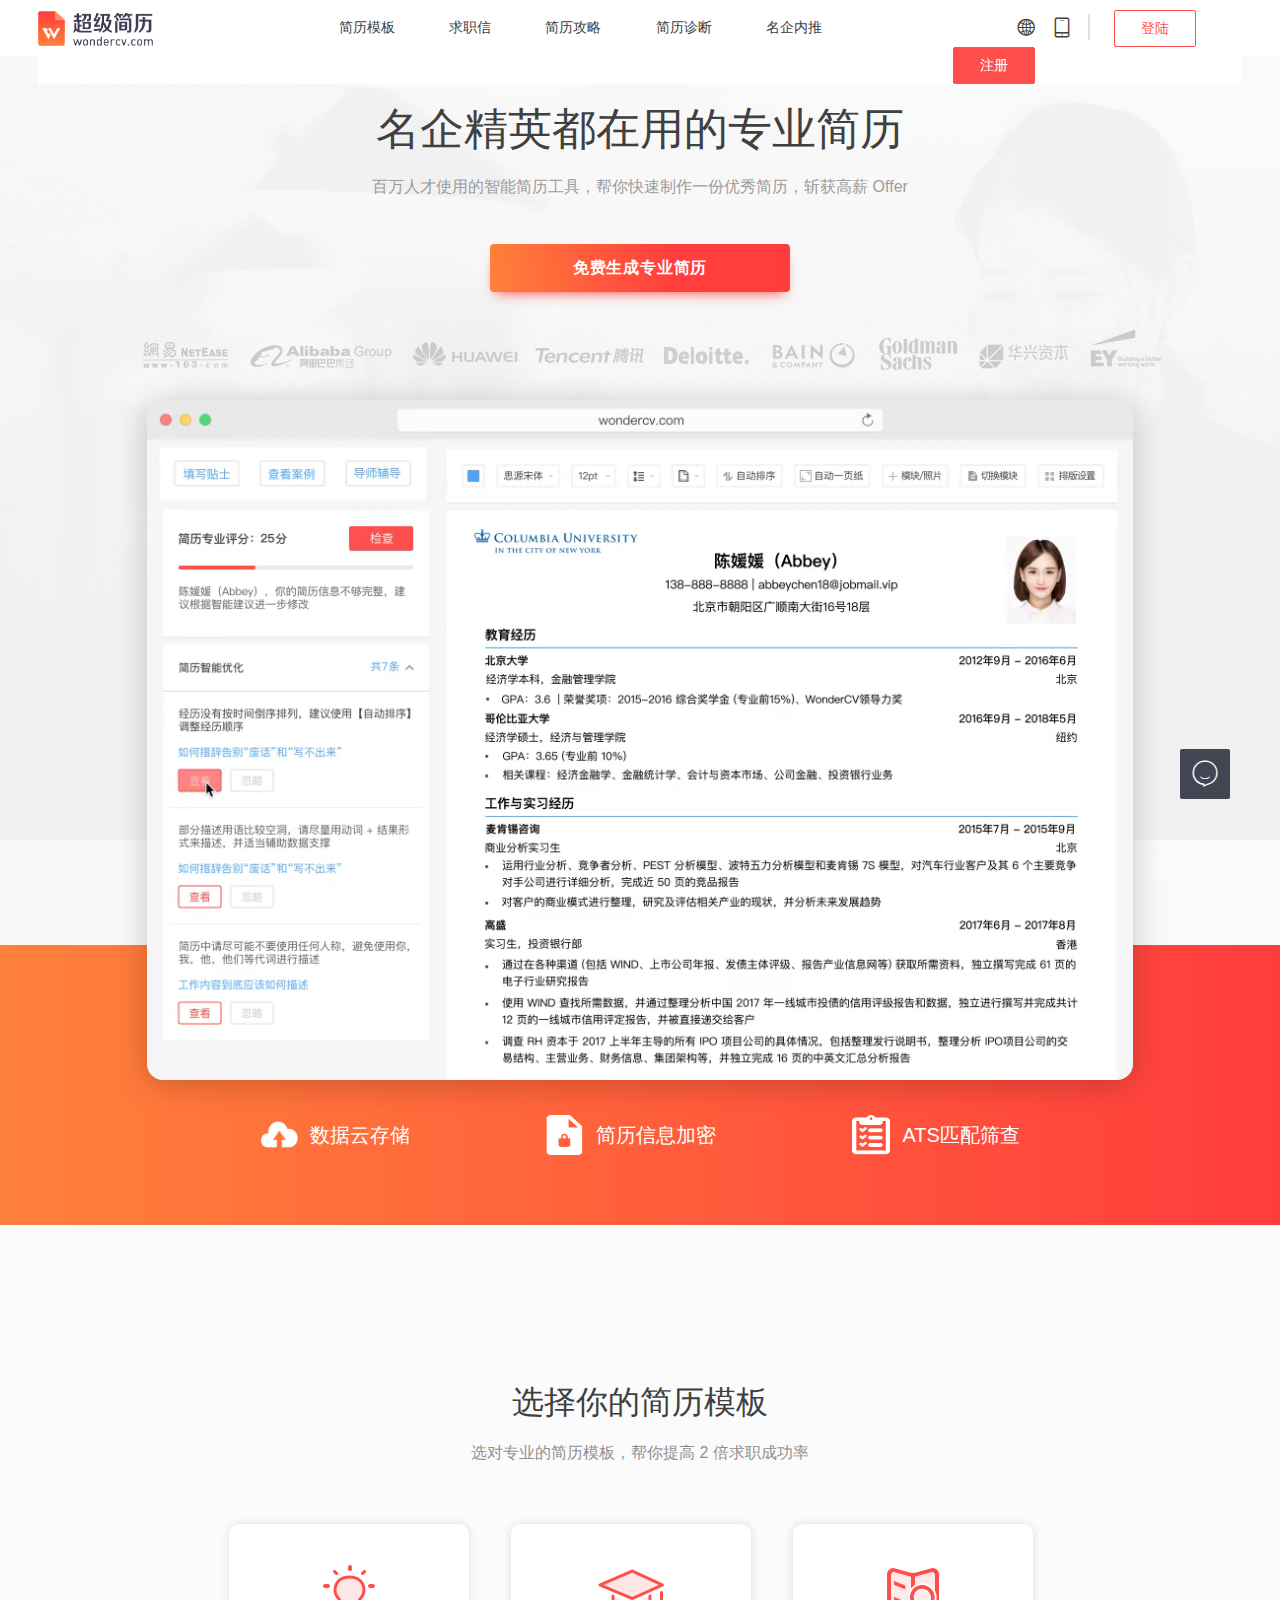
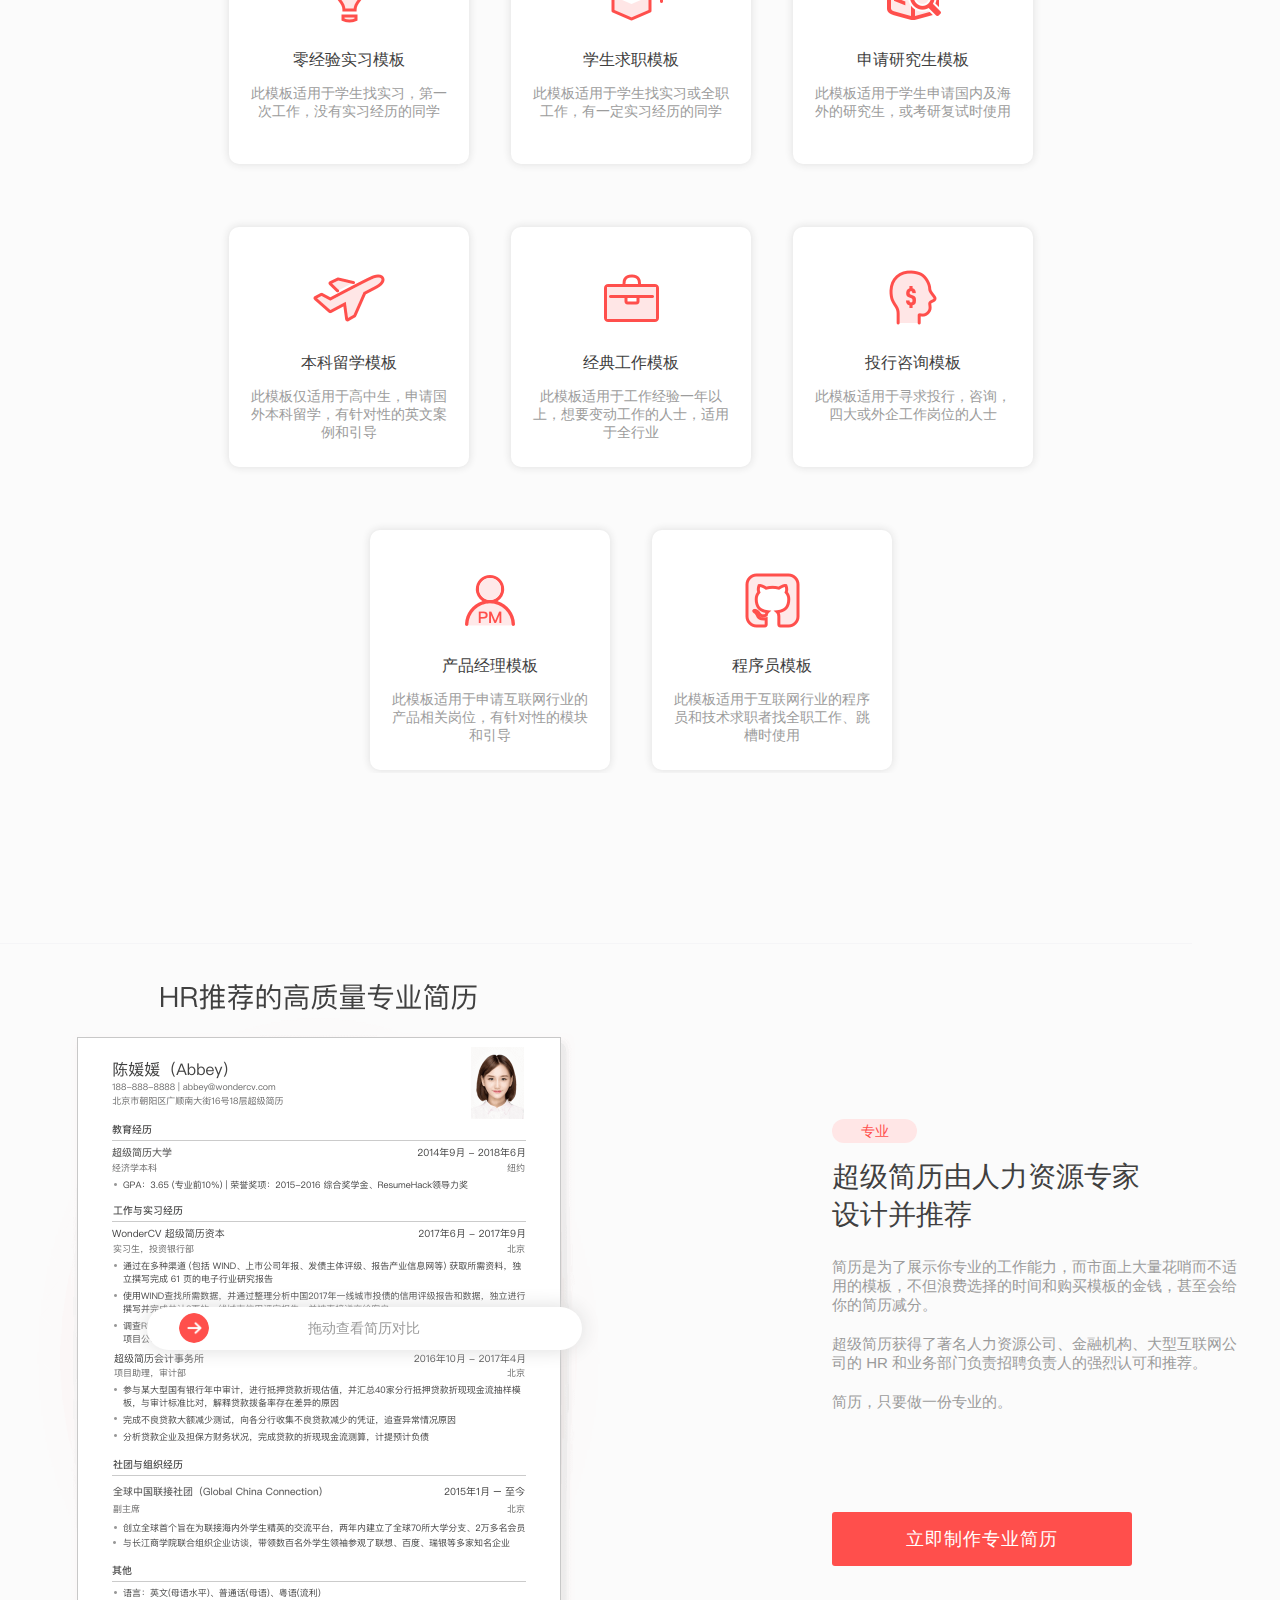
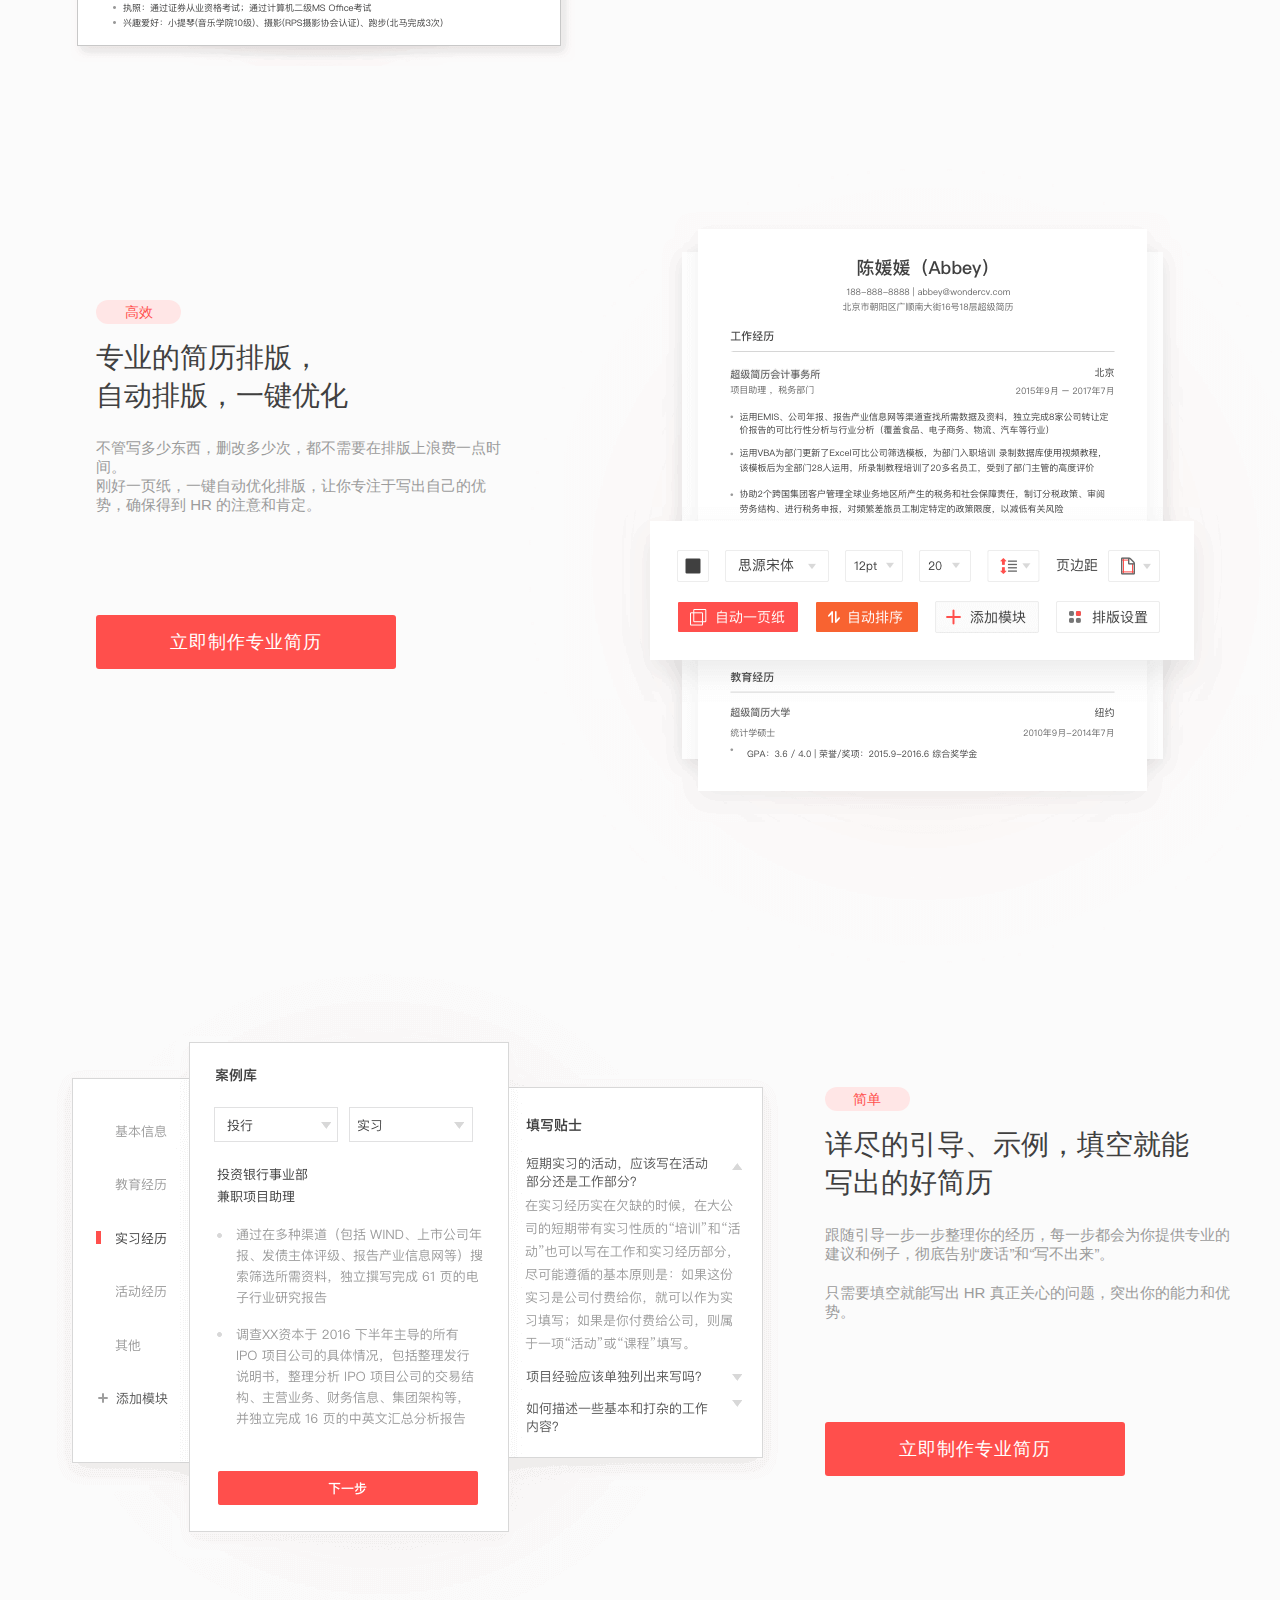
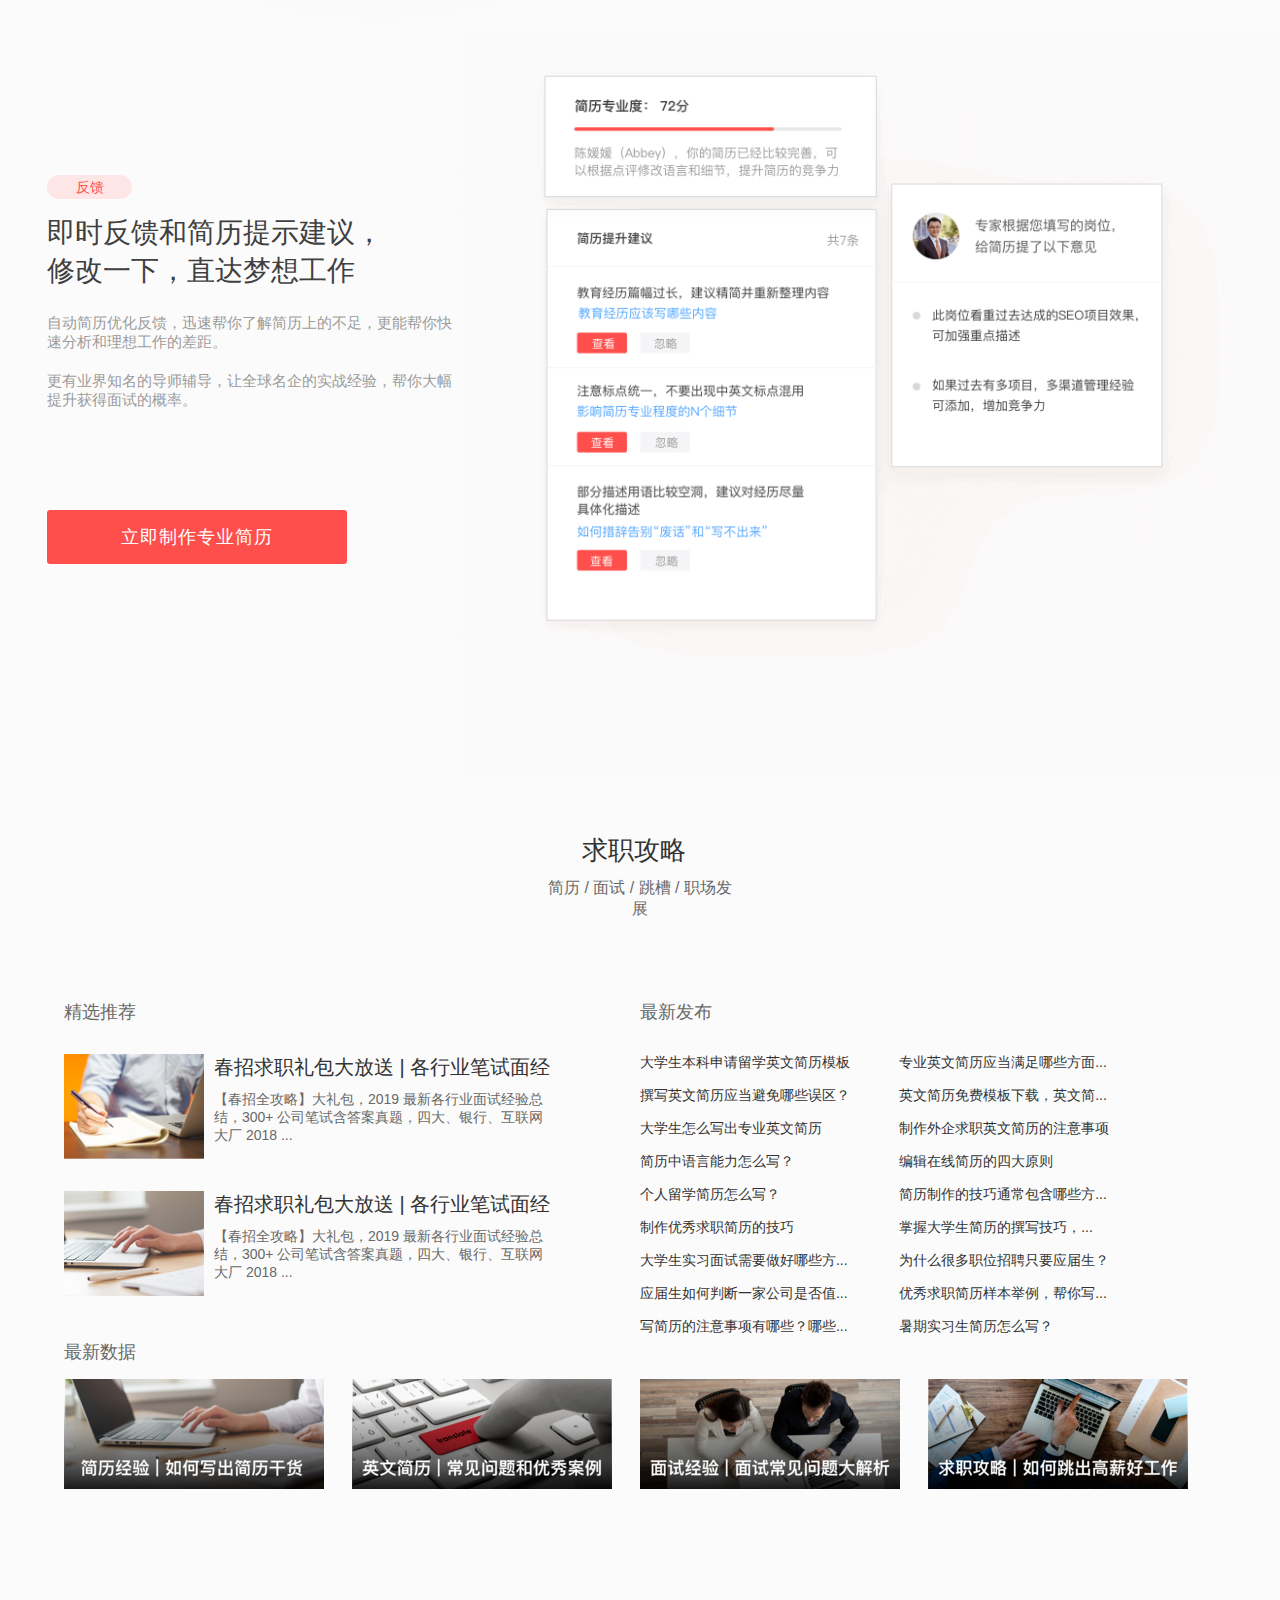
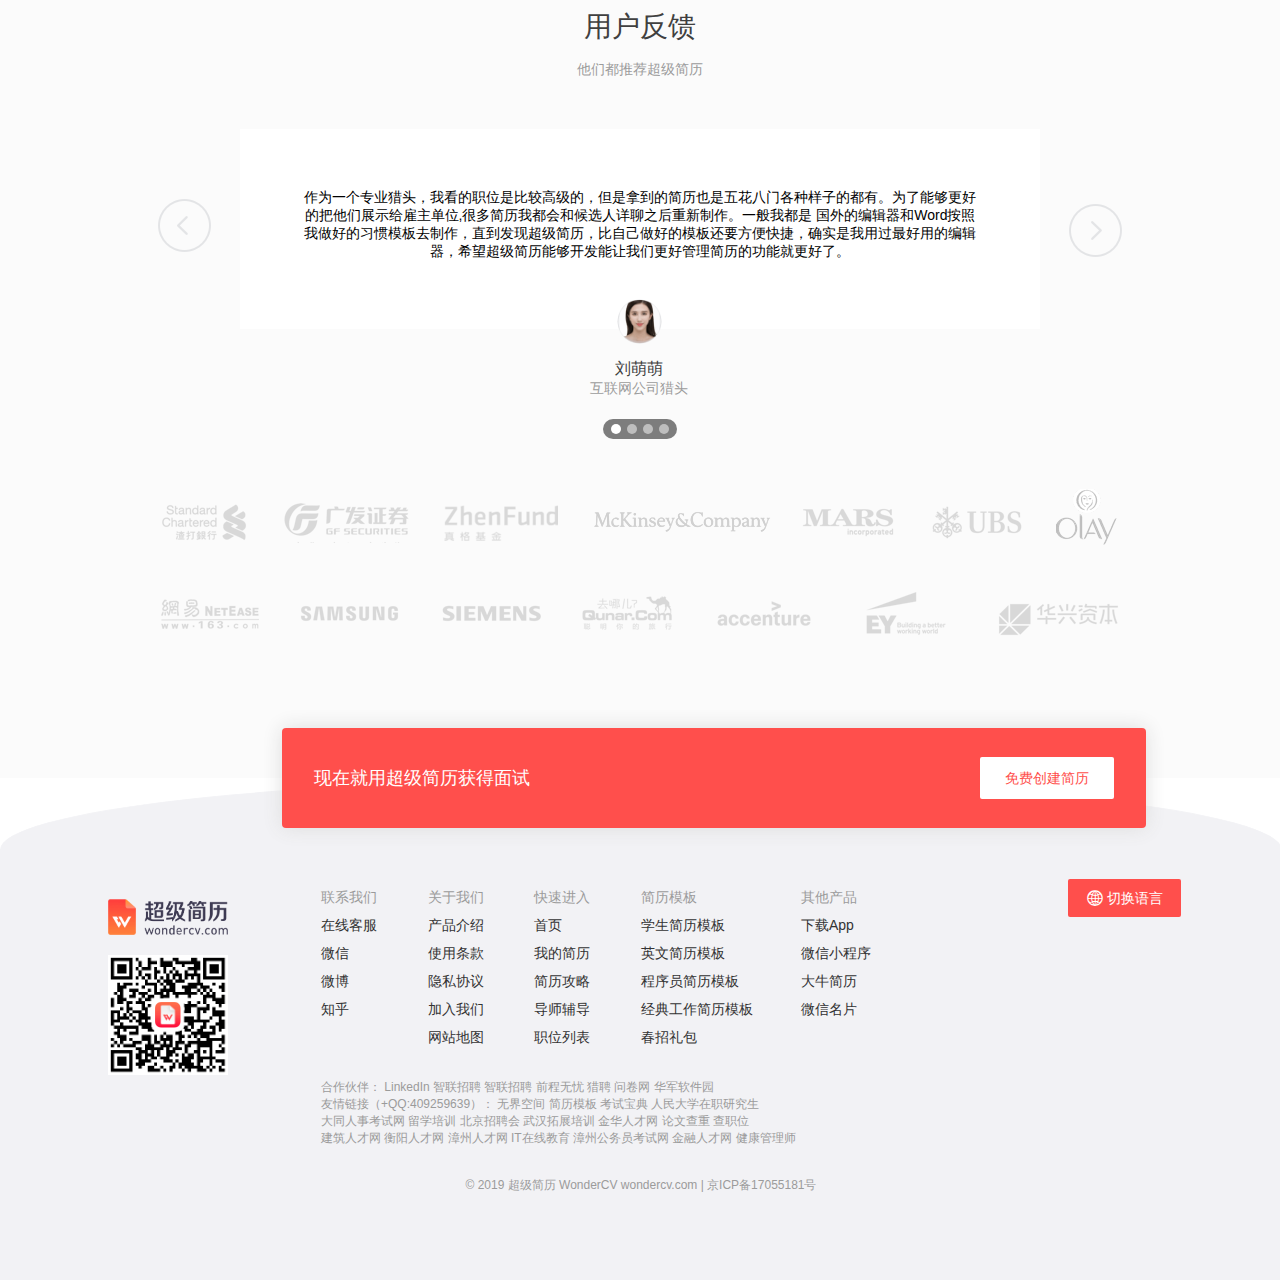
==== chaojijianli/index.html @ 78a7a9f1 "chaojijianli-1" ====
<!DOCTYPE html>
<html lang="en">
<head>
    <meta charset="UTF-8">
    <meta name="viewport" content="width=device-width, initial-scale=1.0">
    <meta http-equiv="X-UA-Compatible" content="ie=edge">
    <link rel="stylesheet" href="./css/jianli.css">
    <link rel="stylesheet" href="./layui/css/layui.css">
    <script src="./layui/layui.js"></script>
    <script src="./js/1.12.24/jquery-1.12.4.js"></script>
    <title>超级简历</title>
</head>
<body>
    <header>
        <div class="layui-row header_nav">
            <div class="layui-col-md3">
                <a href=""><img width="115px" src="./images/logo.png" alt=""></a>
            </div>
            <div class="layui-col-md6 header_nav_list">
                <ul>
                    <li><a href="">简历模板</a></li>
                    <li><a href="">求职信</a></li>
                    <li><a href="">简历攻略</a></li>
                    <li><a href="">简历诊断</a></li>
                    <li><a href="">名企内推</a></li>
                </ul>
            </div>
            <div class="layui-col-md3 header_nav_right">
                
                <i class="layui-icon layui-icon-website language" style="margin-left: 75px; cursor: pointer;"></i>
                
                <div class="language_text">
                    <div class="language_text_t">中文</div>
                    <div class="language_text_b" style="color: #404040;">EN</div>
                </div>
                    
                <i class="layui-icon layui-icon-cellphone app1"></i>
                <div class="layui-tab app">
                    
                    <div class="layui-tab-content" style="width: 218px; text-align:center;">
                      <div class="layui-tab-item layui-show">
                          <h5>扫码下载app 同步编辑</h5>
                          <img width="140px" src="./images/app.png" alt="">
                      </div>
                      <div class="layui-tab-item">
                          <h5>扫码关注 微信同步</h5>
                          <img width="140px" src="./images/gongzhonghao.png" alt="">
                      </div>
                    </div>
                    <ul class="layui-tab-title" style="border: none; text-align:center;">
                        <li class="layui-this" style="margin-bottom: 15px;">App</li>
                        <li>微信</li>
                      </ul>
                  </div>
                <div class="line"></div>
                <div class="link">
                    <a href="zhuce.html" class="link_btn">登陆</a>
                    <a href="zhuce.html" class="link_btn active">注册</a>
                </div>
            </div>
            
        </div>
    </header>
    


    <div class="main">
            <div class="banner">
                <h1 class="slogan">名企精英都在用的专业简历</h1>
                <div class="slogan_sub">百万人才使用的智能简历工具，帮你快速制作一份优秀简历，斩获高薪 Offer</div>
                <div class="create-resume" id="layerDemo" style="margin-bottom: 0;">
                    <!-- <a href="" class="btn create-resume-btn">免费生成专业简历</a> -->
                    <button data-method="offset" data-type="auto" class="layui-btn layui-btn-normal btn create-resume-btn">免费生成专业简历</button>
                    <div id="z">
                        <div class="z-img">
                          <img width="200px" src="./images/erweima.png" alt="">
                        </div>
                        <div class="z-title">
                          <i class="layui-icon layui-icon-login-wechat"></i>扫码立即生成专业简历 
                        </div>
                        <div class="z-link">
                          <a href="">其他注册方式</a>
                        </div>
                     </div>
                </div>
                <div class="partners">
                    <img src="./images/1.png" alt="">
                </div>
            </div>
            <video class="example lp-to-cvs" id="lp-video" autoplay="" muted="" loop="" poster="" width="986px" preload="auto" playsinline="playsinline" webkit-playsinline="true" autostart="0">
                <source src="./images/video_v3.ogg" type="video/ogg">
                您的浏览器不支持播放视频, 建议您使用 Chrome浏览器 进行访问。
            </video>
            
            
            
            <div class="new-featrue hidden-xs">
                <ul>
                   <li class="col-xs-4 lp-to-cvs">
                        <div class="featrue-img">
                            <img src="./images/2.png" alt="">
                        </div>
                        <div  class="featrue-title">数据云存储</div>
                   </li>
            
                   <li class="col-xs-4 lp-to-cvs">
                        <div class="featrue-img">
                            <img src="./images/3.png" alt="">
                        </div>
                        <div  class="featrue-title">简历信息加密</div>
                   </li>
            
                   <li class="col-xs-4 lp-to-cvs">
                        <div class="featrue-img">
                            <img src="./images/4.png" alt="">
                        </div>
                        <div  class="featrue-title">ATS匹配筛查</div>
                   </li>
                    
                </ul>
               
            
            
            </div>
            
                <div class="layui-row resume-tp1" style="width: 80%;margin: 0 auto;">
                    <div class="resume-title">选择你的简历模板</div>
                    <div class="resume-slongan">选对专业的简历模板，帮你提高 2 倍求职成功率</div>
                    <div class="layui-col-md12 resume-type">
                        <ul class="layui-row template-list">
                            <li class="col-xs-3 ">
                            <div class="tp1-content">
                                <div class="template-content ">
                                    <div class="template-content flex-column align-items-center hidden">
                                        <span class="template-img ">
                                            <img src="./images/5.png" alt="" >
                                        </span>
                                        <span class="layui-col-md12 template-title ">零经验实习模板</span>
                                        <span class="layui-col-md12 template-desc" >此模板适用于学生找实习，第一次工作，没有实习经历的同学</span>
                                        
                                        
                                            <div class="c-and-e">
                                                <div style="display: inline-block">
                                                    <a href="" style="margin: 75px 0 15px;">中文模板</a>   
                                                </div>
                                                <div>
                                                    <a href="">英文模板</a>
                                                    
                                                </div>
                                            </div>
                                        
                                    </div>
                                </div>
                                
                                
            
                            </div> 
                            </li>
                        </ul>
                        <ul class="layui-row template-list">
                            <li class="col-xs-3 ">
                            <div class="tp1-content">
                                <div class="template-content ">
                                    <span class="template-img ">
                                        <img src="./images/6.png" alt="" >
                                    </span>
                                    <span class="layui-col-md12 template-title ">学生求职模板</span>
                                    <span class="layui-col-md12 template-desc ">此模板适用于学生找实习或全职工作，有一定实习经历的同学</span>
                                    <div class="c-and-e">
                                            <div style="display: inline-block">
                                                <a href="" style="margin: 75px 0 15px;">中文模板</a>   
                                            </div>
                                            <div>
                                                <a href="">英文模板</a>
                                                
                                            </div>
                                        </div>
                                </div>
                                
                            </div>    
                            </li>
                        </ul>
                        <ul class="layui-row template-list">
                            <li class="col-xs-3 ">
                            <div class="tp1-content">
                                <div class="template-content ">
                                    <span class="template-img ">
                                        <img src="./images/7.png" alt="" style="height: 60px;width: 72px;">
                                    </span>
                                    <span class="layui-col-md12 template-title ">申请研究生模板</span>
                                    <span class="layui-col-md12 template-desc ">此模板适用于学生申请国内及海外的研究生，或考研复试时使用</span>
                                    <div class="c-and-e">
                                            <div style="display: inline-block">
                                                <a href="" style="margin: 75px 0 15px;">中文模板</a>   
                                            </div>
                                            <div>
                                                <a href="">英文模板</a>
                                                
                                            </div>
                                        </div>
                                </div>
                                
                            </div>    
                            </li>
                        </ul>
                        <ul class="layui-row template-list">
                            <li class="col-xs-3 ">
                            <div class="tp1-content">
                                <div class="template-content ">
                                    <span class="template-img ">
                                        <img src="./images/8.png" alt="" >
                                    </span>
                                    <span class="layui-col-md12 template-title ">本科留学模板</span>
                                    <span class="layui-col-md12 template-desc ">此模板仅适用于高中生，申请国外本科留学，有针对性的英文案例和引导</span>
                                    <div class="c-and-e">
                                            <div style="display: inline-block">
                                                <a href="" style="margin: 75px 0 15px;">中文模板</a>   
                                            </div>
                                            <div>
                                                <a href="">英文模板</a>
                                                
                                            </div>
                                        </div>
                                </div>
                                
                            </div>    
                            </li>
                        </ul>
                        <ul class="layui-row template-list">
                            <li class="col-xs-3 ">
                            <div class="tp1-content">
                                <div class="template-content ">
                                    <span class="template-img ">
                                        <img src="./images/9.png" alt="" >
                                    </span>
                                    <span class="layui-col-md12 template-title ">经典工作模板</span>
                                    <span class="layui-col-md12 template-desc "> 此模板适用于工作经验一年以上，想要变动工作的人士，适用于全行业</span>
                                    <div class="c-and-e">
                                            <div style="display: inline-block">
                                                <a href="" style="margin: 75px 0 15px;">中文模板</a>   
                                            </div>
                                            <div>
                                                <a href="">英文模板</a>
                                                
                                            </div>
                                        </div>
                                </div>
                                
                            </div>    
                            </li>
                        </ul>
                        <ul class="layui-row template-list">
                            <li class="col-xs-3 ">
                            <div class="tp1-content">
                                <div class="template-content ">
                                    <span class="template-img ">
                                        <img src="./images/10.png" alt="" >
                                    </span>
                                    <span class="layui-col-md12 template-title ">投行咨询模板</span>
                                    <span class="layui-col-md12 template-desc ">此模板适用于寻求投行，咨询，四大或外企工作岗位的人士</span>
                                    <div class="c-and-e">
                                            <div style="display: inline-block">
                                                <a href="" style="margin: 75px 0 15px;">中文模板</a>   
                                            </div>
                                            <div>
                                                <a href="">英文模板</a>
                                                
                                            </div>
                                        </div>
                                </div> 
                            </div>    
                            </li>
                        </ul>
                        <ul class="layui-row template-list">
                            <li class="col-xs-3 ">
                            <div class="tp1-content">
                                <div class="template-content ">
                                    <span class="template-img ">
                                        <img src="./images/11.png" alt="" >
                                    </span>
                                    <span class="layui-col-md12 template-title ">产品经理模板</span>
                                    <span class="layui-col-md12 template-desc ">此模板适用于申请互联网行业的产品相关岗位，有针对性的模块和引导</span>
                                    <div class="c-and-e">
                                            <div style="display: inline-block">
                                                <a href="" style="margin: 75px 0 15px;">中文模板</a>   
                                            </div>
                                            <div>
                                                <a href="">英文模板</a>
                                                
                                            </div>
                                        </div>
                                </div>
                            </div>    
                            </li>
                        </ul>
                        <ul class="layui-row template-list">
                                <li class="col-xs-3 ">
                                <div class="tp1-content">
                                    <div class="template-content ">
                                        <span class="template-img ">
                                            <img src="./images/12.png" alt="" >
                                        </span>
                                        <span class="layui-col-md12 template-title ">程序员模板</span>
                                        <span class="layui-col-md12 template-desc "> 此模板适用于互联网行业的程序员和技术求职者找全职工作、跳槽时使用</span>
                                        <div class="c-and-e">
                                                <div style="display: inline-block">
                                                    <a href="" style="margin: 75px 0 15px;">中文模板</a>   
                                                </div>
                                                <div>
                                                    <a href="">英文模板</a>
                                                    
                                                </div>
                                            </div>
                                    </div>
                                    
                                </div>    
                                </li>
            
                            
            
                        </ul>
                    </div>
                </div>

    </div>
    <div class="wrap">
            <div class="divide-line"></div>
        
            <div class="pannel-content">
        
                <div class="pannel-content-profession">
                    <div class="profession-img">
                        <div class="profession-img-view">
                            <div class="view-container" id="view-container" style="transform: rotateY(0)">
                            <div class="pic1">
                                <img src="./images/13.png" alt="">
                            </div>
                        </div>
                        <div class="slider">
                            <div class="track">拖动查看简历对比
                                <div class="btn" style="left: 0px; top: 0px;">
                                </div>
                            </div>
                        </div>
                        </div>
                        <div class="pannel-content-desc">
                      
                            </div>
                    </div>
                    <div class="pannel-content-desc">
                        <div class="desc-label">专业</div>
                        <div class="desc-title">
                                超级简历由人力资源专家<br>设计并推荐
                        </div>
                        <div class="desc-content">
                            <p>简历是为了展示你专业的工作能力，而市面上大量花哨而不适用的模板，不但浪费选择的时间和购买模板的金钱，甚至会给你的简历减分。</p>
                            <p>超级简历获得了著名人力资源公司、金融机构、大型互联网公司的 HR 和业务部门负责招聘负责人的强烈认可和推荐。</p>
                            <p>简历，只要做一份专业的。</p>
                        </div>
                        <div class="d-flex justify-content-start" id="layerDemo" style="margin-top: 80px">
                          <button data-method="offset" data-type="auto" class="layui-btn layui-btn-normal button">立即制作专业简历</button>
                         
                        </div>
                        </div>
                </div>
        
                <div class="pannel-content-efficient" style="margin-top: 100px;">
                    <div class="pannel-content-desc1">
                        <div class="desc-label">高效</div>
                        <div class="desc-title">
                            专业的简历排版，<br>自动排版，一键优化
                        </div>
                        <div class="desc-content">
                            <p>不管写多少东西，删改多少次，都不需要在排版上浪费一点时间。<br>刚好一页纸，一键自动优化排版，让你专注于写出自己的优势，确保得到 HR 的注意和肯定。</p>
                        </div>
                        <div class="d-flex justify-content-start" id="layerDemo" style="margin-top: 80px">
                            <button data-method="offset" data-type="auto" class="layui-btn layui-btn-normal button">立即制作专业简历</button>
                                               
                          </div>
                    </div>
                    
                    <div class="pannel-content-img">
                        <img src="./images/14.png" alt="">
                      </div>
                </div>
                
                <div class="pannel-content-sample">
                        <div class="pannel-content-img">
                          <img style="width: 739px;" src="./images/15.png">
                        </div>
                        <div class="pannel-content-desc2">
                          <div class="desc-label">简单</div>
                          <div class="desc-title">
                            详尽的引导、示例，填空就能<br>写出的好简历
                          </div>
                          <div class="desc-content">
                            <p>跟随引导一步一步整理你的经历，每一步都会为你提供专业的建议和例子，彻底告别“废话”和“写不出来”。</p>
                            <p>只需要填空就能写出 HR 真正关心的问题，突出你的能力和优势。</p>
                          </div>
                          <div class="d-flex justify-content-start" id="layerDemo" style="margin-top: 80px">
                            <button data-method="offset" data-type="auto" class="layui-btn layui-btn-normal button">立即制作专业简历</button>
                             
                          </div>
                        </div>
                </div>
        
                <div class="pannel-content-feedback">
                        <div class="pannel-content-desc">
                          <div class="desc-label">反馈</div>
                          <div class="desc-title">
                            即时反馈和简历提示建议，<br>修改一下，直达梦想工作
                          </div>
                          <div class="desc-content">
                            <p>自动简历优化反馈，迅速帮你了解简历上的不足，更能帮你快速分析和理想工作的差距。</p>
                            <p>更有业界知名的导师辅导，让全球名企的实战经验，帮你大幅提升获得面试的概率。</p>
                          </div>
                            <div class="d-flex justify-content-start" id="layerDemo" style="margin-top: 80px">
                            <button data-method="offset" data-type="auto" class="layui-btn layui-btn-normal button">立即制作专业简历</button>                   </div>
                             
                          </div>
                        <div class="pannel-content-img">
                          <img width="883" src="./images/16.png">
                        </div>
                      </div>
            </div>
        
          </div>

    <div class="blog-container">
        <div class="title" ><a>求职攻略</a></div>
            <div class="subtitle" ><p>简历 / 面试 / 跳槽 / 职场发展</p></div>

   
      <div class="top-part">
           <div class="part">
          <div class="hot-blog"><p style="font-size: 18px;  color:dimgrey;">精选推荐</p>
          <div class="part_1"><img src="" alt=""><img src="images/17.png" alt="">
            <a style="font-size: 20px;">春招求职礼包大放送 | 各行业笔试面经</strong> </a>
            <p>
                【春招全攻略】大礼包，2019 最新各行业面试经验总结，300+ 公司笔试含答案真题，四大、银行、互联网大厂 2018 ...
              </p></div>
          <div class="part_1" style="margin-top: 20px;"><img src="images/18.jpg" alt="">
            <a style="font-size: 20px;">春招求职礼包大放送 | 各行业笔试面经</strong> </a>
            <p>
                【春招全攻略】大礼包，2019 最新各行业面试经验总结，300+ 公司笔试含答案真题，四大、银行、互联网大厂 2018 ...
              </p></div></div>
        
        
          <div class="new-blog layui-row">
                <p style="font-size: 18px;  color:dimgrey;">最新发布</p>
                <div class="layui-col-md12">
            <div class="layui-col-md6 blog">
                    <ul>
                            <li><a>大学生本科申请留学英文简历模板</a></li>
                            <li><a>撰写英文简历应当避免哪些误区？</a></li>
                            <li><a>大学生怎么写出专业英文简历</a></li>
                            <li><a>简历中语言能力怎么写？</a></li>
                            <li><a>个人留学简历怎么写？</a></li>
                            <li><a>制作优秀求职简历的技巧</a></li>
                            <li><a>大学生实习面试需要做好哪些方...</a></li>
                            <li><a>应届生如何判断一家公司是否值...</a></li>
                            <li><a>写简历的注意事项有哪些？哪些...</a></li>
                        </ul>
            </div>
            <div class="layui-col-md6 blog">
                    <ul>
                            <li><a>专业英文简历应当满足哪些方面...</a></li>
                            <li><a>英文简历免费模板下载，英文简...</a></li>
                            <li><a>制作外企求职英文简历的注意事项</a></li>
                            <li><a>编辑在线简历的四大原则</a></li>
                            <li><a>简历制作的技巧通常包含哪些方...</a></li>
                            <li><a>掌握大学生简历的撰写技巧，...</a></li>
                            <li><a>为什么很多职位招聘只要应届生？</a></li>
                            <li><a>优秀求职简历样本举例，帮你写...</a></li>
                            <li><a>暑期实习生简历怎么写？</a></li>
                        </ul>
            </div>
        </div>
        
            </div>
        </div> 
        <div class="layui-row container">
            <div class=" container1">
                    <p style="font-size: 18px;  color:dimgrey;">最新数据</p>
           <div class="layui-col-md3 container2" ><img src="images/19.png" alt=""></div>
           <div class="layui-col-md3 container2" ><img src="images/20.png" alt=""></div>
           <div class="layui-col-md3 container2" ><img src="images/21.png" alt=""></div>
           <div class="layui-col-md3 container2"><img src="images/22.png" alt=""></div>
        </div></div>
    </div>
        
      <!-- <div class="blog-tag-container">
          <a class="title-label">热门话题</a>
          <div class="tag-container"></div> -->
    </div>
    


    <div class="pannel">
            <div class="pannel-bottom">
                <div class="pannel-bottom_img"></div>
                <div class="pannel-bottom-title">用户反馈</div>
                <div class="pannel-bottom-slogan">他们都推荐超级简历</div>
                
                <div class="pannel-bottom-swiper">
                    <div class="pannel-bottom-left"><img src="./images/28.png" alt=""></div>
                        <div class="layui-carousel" id="test3" lay-filter="test4" style="margin: 0 auto;">
                                <div carousel-item="" style="overflow:initial;">
                                  <div style="padding: 60px; text-align: center; box-sizing: border-box; background: #fff;">作为一个专业猎头，我看的职位是比较高级的，但是拿到的简历也是五花八门各种样子的都有。为了能够更好的把他们展示给雇主单位,很多简历我都会和候选人详聊之后重新制作。一般我都是 国外的编辑器和Word按照我做好的习惯模板去制作，直到发现超级简历，比自己做好的模板还要方便快捷，确实是我用过最好用的编辑器，希望超级简历能够开发能让我们更好管理简历的功能就更好了。
                                        <div class="a" style="position:absolute; top:170px;left: 350px;">
                                            <div class="a_img"><img src="./images/23.png" alt=""></div>
                                            <div class="a_title">刘萌萌</div>
                                            <div class="a_text">互联网公司猎头</div>
                                        </div>
                                    </div>
    
                                  <div style="padding: 60px; text-align: center; box-sizing: border-box; background: #fff;">我每年会看上千份简历，好的简历基本上一眼就能看出来。大多数求职者即便失败了也不会意识到，从简历的样式和逻辑他就已经被刷下去了。说实话，10秒内看不到重点的简历就会让我很烦躁，尤其是一些各种图表、文字没有内容、简历过长等等信息展示不清楚的简历都不会再看第二眼。 超级简历生成的简历非常清晰专业，让人眼前一亮，我希望我收到的每份简历都能是这个样子。
                                      <div class="a" style="position:absolute; top:170px;left: 330px;">
                                          <div class="a_img"><img src="./images/25.png" alt=""></div>
                                          <div class="a_title">张晓寒</div>
                                          <div class="a_text">基金人力资源招聘总监</div>
                                      </div>
                                  </div>
                                  <div style="padding: 60px; text-align: center; box-sizing: border-box; background: #fff;">真的很喜欢超级简历这个产品，我的简历都是用超级简历做出来的，很方便,且做出来特别漂亮和高大上。正好借这个机会，向贵团队致谢，感谢你们开发出这款产品，给我们求职狗帮了很大的忙!我也把这个产品推荐给了身边几个朋友，不过都是好朋友，关系不好的不舍的推荐.. .不要怪我， 这款产品真的好，再次致谢!
                                      <div class="a" style="position:absolute; top:170px;left: 330px;">
                                          <div class="a_img"><img src="./images/24.png" alt=""></div>
                                          <div class="a_title">李首凯</div>
                                          <div class="a_text">工商管理学院大四学生</div>
                                      </div>
                                  </div>
                                  <div style="padding: 60px; text-align: center; box-sizing: border-box; background: #fff;">通过WonderCV制作的简历让我拿到了第一个Offer, 真的非常感谢!我之前是拿同学的简历模板，也曾在网上下载所谓的“漂亮模版”，在排版修改上反而又花了很多时间，且不好意思的说，因为照搬模板给的经历更是给自己求职路上埋坑。了超级简历我才知道怎么去总结和描写自己的经历，专业高级就更不用说了，完全不用在排版上再纠结真的是很感动，作为超级简历的铁杆粉，真诚的推荐给将要迈入职场的各位同学!
                                      <div class="a" style="position:absolute; top:170px;left: 345px;">
                                          <div class="a_img"><img src="./images/26.png" alt=""></div>
                                          <div class="a_title">黄涛 Cydia</div>
                                          <div class="a_text">人民大学应届生</div>
                                      </div>
                                  </div>
                                </div>
                        </div> 
                      <div class="pannel-bottom-right"><img src="./images/29.png" alt=""></div>
                </div>
    
                <div class="pannel-bottom-company">
                  <img src="./images/27.png" alt="">
                </div>
                <div class="fast-entrance">
                    现在就用超级简历获得面试
                    <a href="">免费创建简历</a>
              </div>
            </div>
        </div>

    <footer class="layui-hide-xs">
        <div class="layui-row  footer_1">
          <div class="layui-col-md1 layui-col-md-offset1 footer_2"><img src="./images/logo.png" alt="" style="display: block;"><img src="./images/erweima.png" alt=""></div>
          <div class="layui-col-md1 footer_2"></div>
          <div class="layui-col-md6 footer_2">
                <div class="layui-col-md2 ">
                    <ul>
                            <li><a href=""style=" color: #9B9B9B;">联系我们</a></li>
                            <li><a href="">在线客服</a></li>
                            <li><a href="">微信</a></li>
                            <li><a href="">微博</a></li>
                            <li><a href="">知乎</a></li>
                    </ul>
                </div>
                <div class="layui-col-md2">
                    <ul>
                    <li><a href=""style=" color: #9B9B9B;">关于我们</a></li>
                    <li><a href="">产品介绍</a></li>
                    <li><a href="">使用条款</a></li>
                    <li><a href="">隐私协议</a></li>
                    <li><a href="">加入我们</a></li>
                    <li><a href="">网站地图</a></li>
                    </ul>
                    </div>
                <div class="layui-col-md2">
                    <ul>
                        <li><a href=""style=" color: #9B9B9B;">快速进入</a></li>
                        <li><a href="">首页</a></li>
                        <li><a href="">我的简历</a></li>
                        <li><a href="">简历攻略</a></li>
                        <li><a href="">导师辅导</a></li>
                        <li><a href="">职位列表</a></li>
                       </ul></div>
                <div class="layui-col-md3"><ul>
                        <li><a href=""style=" color: #9B9B9B;">简历模板</a></li>
                        <li><a href="">学生简历模板</a></li>
                        <li><a href="">英文简历模板</a></li>
                        <li><a href="">程序员简历模板</a></li>
                        <li><a href="">经典工作简历模板</a></li>
                        <li><a href="">春招礼包</a></li>
                       </ul></div>
                <div class="layui-col-md3"><ul>
                        <li><a href=""style=" color: #9B9B9B;">其他产品</a></li>
                        <li><a href="">下载App</a></li>
                        <li><a href="">微信小程序</a></li>
                        <li><a href="">大牛简历</a></li>
                        <li><a href="">微信名片</a></li>
                       </ul></div>
          </div>
          <div class=" layui-col-md1 footer_2"></div>
          <div class="layui-col-md2 layui-col-md-offset-1  footer_3"><button class="layui-btn"><i class="layui-icon layui-icon-website" ></i>切换语言</button></div>
          <div class="footer_4"><p>合作伙伴： <a>LinkedIn 智联招聘</a> <a>智联招聘</a>  <a>前程无忧</a>     <a>猎聘</a>   <a> 问卷网</a>   <a>华军软件园</a> <p>
                友情链接（+QQ:409259639）： 无界空间 简历模板 考试宝典 人民大学在职研究生 <br>
                大同人事考试网 留学培训 北京招聘会 武汉拓展培训 金华人才网 论文查重 查职位 <br>
                建筑人才网 衡阳人才网 漳州人才网 IT在线教育 漳州公务员考试网 金融人才网 健康管理师</p></div>
                <div class="footer_4" style="margin-top:30px; text-align: center"><p>© 2019  超级简历 WonderCV wondercv.com | 京ICP备17055181号</p> </div>
        </footer>
       
        <div class="layui-hide-md footer-links col-md-6 row col-xs-12 footerr">
            <div class="layui-row footer1">
                <div class="layui-col-xs3 footer2 "></div>
                <div class="layui-col-xs6 footer2 ">
                <div class="layui-col-xs6 footer2 ">
                        <ul>
                                <li><a href="" style=" color: #9B9B9B;">联系我们</a></li>
                                <li><a href="">在线客服</a></li>
                                <li><a href="">微信</a></li>
                                <li><a href="">微博</a></li>
                                <li><a href="">知乎</a></li>
                        </ul>
                    </div>
                    <div class="layui-col-xs6 footer2">
                        <ul>
                        <li><a href=""style=" color: #9B9B9B;">关于我们</a></li>
                        <li><a href="">产品介绍</a></li>
                        <li><a href="">使用条款</a></li>
                        <li><a href="">隐私协议</a></li>
                        <li><a href="">加入我们</a></li>
                        <li><a href="">网站地图</a></li>
                        </ul>
                        </div></div>
                        <div class="layui-col-xs3 footer2 "></div>
                    </div>
                    <div class="footer3"><p>合作伙伴： <a>LinkedIn 智联招聘</a> <a>智联招聘</a>  <a>前程无忧</a>     <a>猎聘</a>   <a> 问卷网</a>   <a>华军软件园</a> <p>
                            友情链接（+QQ:409259639）： 无界空间 简历模板 考试宝典 人民大学在职研究生 
                            大同人事考试网 留学培训 北京招聘会 武汉拓展培训 金华人才网 论文查重 查职位 
                            建筑人才网 衡阳人才网 漳州人才网 IT在线教育 漳州公务员考试网 金融人才网 健康管理师</p></div>
                            <div class="footer3" style="margin-top:10px;"><p>© 2019  超级简历 WonderCV wondercv.com | 京ICP备17055181号</p> </div>
    
    </div>

    
    <script type="text/javascript">
        layui.use('element', function(){
            var element = layui.element; //导航的hover效果、二级菜单等功能，需要依赖element模块
            
            //监听导航点击
            element.on('nav(demo)', function(elem){
            //console.log(elem)
            layer.msg(elem.text());
            });
        });
            layui.use('element', function(){
            var element = layui.element;
            
            //…
        });
        layui.use(['util', 'laydate', 'layer'], function(){
        var util = layui.util,
        laydate = layui.laydate,
        layer = layui.layer;
        //固定块
        util.fixbar({
            bar1: true
            ,bar2: false
            ,css: {right: 50, bottom: 100}
            ,bgcolor: '#393D49'
            ,click: function(type){
            if(type === 'bar1'){
                layer.msg('icon是可以随便换的')
            } else if(type === 'bar2') {
                layer.msg('两个bar都可以设定是否开启')
            }
            }
        });
    });
        //小轮播
        layui.use(['carousel', 'form'], function(){
        var carousel = layui.carousel
        ,form = layui.form;
        
   //设定各种参数
   var ins3 = carousel.render({
    elem: '#test3'
    ,width: '800px'
    ,height: '200px'
    ,background:'#fff'
    ,indicator:'outside'
  });
  //图片轮播
  carousel.render({
    elem: '#test10'
    ,width: '778px'
    ,height: '440px'
    ,interval: 5000
  });
  
  //事件
  carousel.on('change(test4)', function(res){
    console.log(res)
  });
  
  var $ = layui.$, active = {
    set: function(othis){
      var THIS = 'layui-bg-normal'
      ,key = othis.data('key')
      ,options = {};
      
      othis.css('background-color', '#5FB878').siblings().removeAttr('style'); 
      options[key] = othis.data('value');
      ins3.reload(options);
    }
  };
  
  //监听开关
  form.on('switch(autoplay)', function(){
    ins3.reload({
      autoplay: this.checked
    });
  });
  
  $('.demoSet').on('keyup', function(){
    var value = this.value
    ,options = {};
    if(!/^\d+$/.test(value)) return;
    
    options[this.name] = value;
    ins3.reload(options);
  });

});
        //鼠标移入移出事件
        $(function(){
            $('.language').hover(function(){
                $(this).nextAll(".language_text").show();
            },function(){
                $(this).nextAll(".language_text").hide();
            });
            $('.app1').hover(function(){
                $(this).nextAll(".app").show();
            },function(){
                $(this).nextAll(".app").hide();
            });
        });
        //弹出层
        layui.use('layer', function(){ //独立版的layer无需执行这一句
        var $ = layui.jquery, layer = layui.layer; //独立版的layer无需执行这一句
  
  //触发事件
  var active = {
    offset: function(othis){
      var type = othis.data('type')
      ,text = othis.text();
      layer.open({
        type: 1
        ,anim: 1
        ,title: false
        ,offset: type //具体配置参考：http://www.layui.com/doc/modules/layer.html#offset
        ,id: 'layerDemo'+type //防止重复弹出
        ,area: ['400px', '400px']
        ,content: $('#z')
        ,btn: '关闭全部'
        ,btnAlign: 'c' //按钮居中
        ,shade: 0 //不显示遮罩
        ,yes: function(){
          layer.closeAll();
        }
      });
    }
  };
  
  $('#layerDemo .layui-btn').on('click', function(){
    var othis = $(this), method = othis.data('method');
    active[method] ? active[method].call(this, othis) : '';
  });
  
});
    </script>
</body>
</html>
---- chaojijianli/css/jianli.css ----
*{
    margin: 0;
    padding: 0;
}
header{
    position: fixed;
    margin: 0;
    top: 0;
    left: 0;
    z-index: 2;
    padding: 10px 0;
    width: 100%;
    height: 36px;
    background: #fff;
}
header .header_nav{
    width: 94%;
    margin: 0 auto;
    line-height: 35px;
    background-color: #fff;
}
header .header_nav .header_nav_list ul li{
    float: left;
    
    margin-right: 9%;
}
header .header_nav .header_nav_list ul li a{
    color:#404040;
}
header .header_nav .header_nav_list ul li a:hover{
    color: #ff4f4c
}
header .header_nav .header_nav_right i{
    font-size: 20px;
    color: #404040;
    margin-right: 16px;
    float: left;
}
.language_text{
    display: none;
    width: 100px;
    height: 60px;
    position: absolute;
    top: 130%;
    left: 10%;
    color: #ff4f4c;
    line-height: 28px;
    text-align: center;
    border: 1px solid rgba(0,0,0,0.15);
    border-radius: 4px;
    box-shadow: 0 6px 12px rgba(0,0,0,0.175);
    background: #fff;
}
.app{
    display: none;
    width: 240px;
    height: 300px;
    text-align: center;
    position: absolute;
    top: 50%;
    left: 10%;
    cursor: pointer;
    background-color: #fff; 
    border: 1px solid rgba(0,0,0,0.15);
    border-radius: 4px;
    box-shadow: 0 6px 12px rgba(0,0,0,0.175);
}
.layui-tab-title li{
    width: 100px;
    color: #FF3D3D;
    border: 1px solid #FF3D3D;
}
.layui-tab-title .layui-this{
    display: block;
    width: 100px;
    margin-bottom: 10px; 
    margin: 0 auto;
    border: none;
    background-color: #ff4f4c;
}
header .header_nav .header_nav_right .line{
    height: 26px;
    width: 2px;
    background: #DEDFE1;
    margin-right: 12px;
    float: left;
    margin-top: 4px;
}
header .header_nav .header_nav_right .link .link_btn{
    display: inline-block;
    width: 80px;
    border-radius: 2px;
    margin-left: 12px;
    text-align: center;
    color: #ff4f4c;
    border: 1px solid #ff4f4c;
}
header .header_nav .header_nav_right .link .link_btn.active{
    background: #ff4f4c !important;
    color: #FFFFFF !important;
}
header .header_nav .header_nav_right .link .link_btn:hover{
    background: #ff4f4c !important;
    color: #FFFFFF !important;
}
.main{
    width: 100%;
    background: #fbfbfb;
}
.main .banner{
    background: url(../images/beijing.png) repeat;
    background-size: 100%;
    width: 100%;
    height: 845px;
    text-align: center;
    padding-top: 100px;
    color: #404040;
}
.main .banner .slogan{
    font-size: 44px;
}
.main .banner .slogan_sub{
    font-size: 16px;
    margin-top: 18px;
    color: #9c9c9c;
}
.main .banner .create-resume{
    margin-top: 46px;
}
.main .banner .create-resume .create-resume-btn{
    display: inline-block;
    font-size: 16px;
    padding: 0;
    color: #fff;
    letter-spacing: 0.8px;
    font-weight: 600;
    background-image: linear-gradient(-95deg, #FF3D3D, #FF3F3D 40%, #FF813A);
    box-shadow: 0px 7px 13px -6px #ff4f4c;
    width: 300px;
    border-radius: 4px;
    line-height: 48px;
    height: 48px;
}
#z{
    display: none;
    width: 400px;
    height: 200px;
    padding: 60px 0;
    box-sizing: border-box;
    text-align: center;
    background: #fff;
    color: #000;
  }
  
  .z-title{
    margin-top: 15px;
    font-size: 14px;
    color: #757575;
  }
  .z-title i{
    color: #00c05f;
    margin-right: 10px;
  }
  .z-link{
    display: block;
    margin-top: 30px;
    font-size: 13px;
    color: #a1a1a1;
  }
.main .banner .partners{
    display: inline-block;
    width: 1000px;
    margin-top: 35px;
}
.main .example{
    position: absolute;
    top: 400px;
    left: 0;
    right: 0;
    margin: auto;
    height: 680px;
    box-shadow: 0 5px 32px 0 rgba(0,0,0,0.2);
    background-repeat: no-repeat;
    background-size: 986px;
    border-radius: 16px;
    -moz-border-radius: 16px;
    -webkit-border-radius: 16px;
}
.main .pannel{
    width: 80%;
    margin: 0 auto;
    background: red;
}

.resume-tp1{
    padding-top: 120px;
}
.resume-title{
   font-size: 32px;
   width: 100%;
   color: #3f3f3f;
   display:inline-flex;
   justify-content: center;
}
.resume-slongan{
    width: 100%;
    font-size: 16px;
    color: #909090;
    margin-top: 18px;
    display:inline-flex;
   justify-content: center;
}
.resume-type {
    width: 100%;
    display: block;
    text-align: center;
}
ul.template-list{
    position: relative;
    display:inline-flex;
   justify-content: center;
   flex-wrap: wrap;
   max-width: 1318px;
   margin: 0 auto;
   padding-top:30px; 
}
ul.template-list li{
    margin-right: 28px;
    margin-top: 30px;
    width: 240px;
    height: 240px;
    box-shadow: 0px 0px 8px #ddd;
    border-radius: 10px;
    background-color: #ffffff;
    margin-left: 10px;
    padding: 0;
}
ul.template-list li .tp1-content{
    display: inline-flex;
    flex-direction: column;
    align-content: center;
    width: 100%;
    height: 100%;
    border-radius: 4px;
    padding: 0 22px 0 22px;
}
ul.template-list li .tpl-content .template-content{
    padding-top: 39px;
    display: inline-flex;
}
.template-content span{
    display: inline-block;
    text-align: center;
    margin-left: -22px;
}

.template-img {
    margin-top: 40px;
    margin-right: 22px;
}
.template-title{
    margin-top: 26px;
    font-size: 16px;
    color: #3f3f3f;
    display: inline-block;
    text-align: center;
}
.template-desc{
    margin-top: 14px;
    font-size: 14px;
    color: #9c9c9c;
    padding: 0 20px;
}
.tp1-content{
    padding-top: 39px;
    display: inline-flex;
}

.wrap{
    width: 100%;
    margin: 0 auto;
    padding-top: 170px;
    box-sizing: border-box;
    position: relative;
    background: #fbfbfb ;
    }
    .wrap .divide-line{
        width: 1192px;
        border-bottom: 1px solid #F5F5F7;
    }
    .wrap .pannel-content{
        width: 100%;
        padding-top: 33px;
     
        box-sizing: border-box;
    }
    .wrap .pannel-content-profession{
        display: flex;
        justify-content: center;
        padding-left: 18px;
     
    }
    .wrap .profession-img{
        float: left;
        width: 609px;
        height: 692px;
        padding-right: 60px;
     
    }
    .wrap .profession-img-view{
        position: relative;
        width: 100%;
        height: 100%;
     
    }
    .wrap .view-container{
    position: relative;
    transform-style: preserve-3d;
    }
    .wrap .pic1{
    width: 610px;
    position: absolute;
    top: 0;
    left: -40px;
    }
    .wrap .pic1 img{
        width: 100%;
    }
    .wrap .slider{
    box-sizing: border-box;
    padding-left: 32px;;
    padding-right: 32px;
    background-color: #FFFFFF;
    box-shadow: 0px 0px 20px #ddd;
    width: 435px;
    position: absolute;
    left: 50%;
    margin-left: -212px;
    border-radius: 100px;
    height: 43px;
    top: 330px;
    }
    .wrap .track{
    height: 100%;
    width: 100%;
    position: relative;
    line-height: 43px;
    text-align: center;
    color: #9C9C9C;
    font-size: 14px;
 
    }
    .wrap .btn{
    height: 30px;
    width: 30px;
    border-radius: 50%;
    position: absolute;
    left: 0;
    margin-top: 6px;
    background: url(../images/fliper@2x.png)no-repeat;
    background-size: 30px 30px;
    }
    .wrap .pannel-content-desc{
    display: inline-flex;
    flex-direction: column;
    padding-left: 109px;
    padding-top: 142px;
    }
    .wrap .desc-label{
    width: 85px;
    height: 24px;
    line-height: 24px;
    text-align: center;
    background-color: #FFE6E6;
    border-radius: 25px;
    color: #FF4F4C;
    font-size: 14px;
    }
    .wrap .desc-title{
    width: 373px;
    font-size: 28px;
    margin-top: 15px;
    color: #404040;
    }
    .wrap .desc-content{
    width: 412px;
    font-size: 15px;
    margin-top: 24px;
    color: #9C9C9C;
    }
    .wrap .desc-content p{
        margin-bottom: 20px;
    }
    .wrap .d-flex {
        margin-top: 80px;
        justify-content: flex-start ;
     
    }
    .wrap .button{
    height: 54px ;
    width: 300px ;
    font-size: 18px ;
    letter-spacing: 1px;
    border-radius: 3px;
    background: #ff4f4c;
    line-height: 40px ;
    cursor: pointer;
    display: inline-flex;
    justify-content: center;
    align-items: center;
    }
    .wrap .pannel-content-efficient{
    display: flex;
    flex-direction: row;
    justify-content: center;
    }
    .wrap .pannel-content-desc1{
    padding-left: 139px;
    padding-top: 131px;
    padding-right: 21px;
    display: inline-flex;
    flex-direction: column;
    }
    .wrap .desc-title{
    width: 373px;
    font-size: 28px;
    margin-top: 15px;
    color: #404040;
    }
    .wrap .pannel-content-sample{
        display: flex;
    flex-direction: row;
    justify-content: center;
    }
    .wrap .pannel-content-desc2{
    padding-top: 124px;
    padding-left: 42px;
    display: inline-flex;
    flex-direction: column;
    }
    .wrap .pannel-content-feedback{
        display: flex;
    flex-direction: row;
    justify-content: center;
    }
    .wrap #tk{
      display: none;
      width: 350px;
      height: 300px;
      border-radius: 50px;  
    }
    .wrap #tk img{
      width: 200px;
      margin:30px 0 0 70px;
    }
    .wrap #tk p{
      text-align: center;
    }
    .wrap #tk a{
      display: block;
      font-size: 12px;
      color: #9C9C9C;
      text-align: center;
      margin-top: 15px;
    }

.template-choose-lan{
    width: 100%;
    height: 100%;
    display: flex;
    flex-direction: column;
    justify-content: center;
    align-items: center;
}
.template-choose-lan a{
    width: 120px;
    height: 36px;
    text-align: center;
    line-height: 36px;
}
.new-featrue{
    background-image: linear-gradient(-90deg, #FF3D3D 0%, #FF813A 100%);
    display: flex;
    justify-content: center;
    margin-bottom: 36px;
    height: 280px;
    width: 100%;
}
.new-featrue ul{
    width: 70%;
    max-width: 986px;
    margin-top: 170px;
    display: inline-flex;
    flex-direction: row;
    align-items: flex-start;
    text-align: center;
    color: #fff;
    font-size: 20px;

}
.new-featrue ul li{
    display: inline-flex;
    align-items: center;
    justify-content: center;
    cursor: pointer;
    margin: 0 auto;
}
.new-featrue ul li img{
    margin-right: 12px;
    width: 38px;
    height: 40px;
}
.c-and-e{
    display: none;
    position: absolute;
    top: 60px;
    left: 32px;
    width: 196px;
    height: 240px;
    background-color: #fff;
}
.template-list:hover .c-and-e{
    display: block;
}
.c-and-e div a{
    display: block;
    color: #FF3F3D;
    width: 120px;
    height: 36px;
    margin: 0 auto;
    text-align: center;
    line-height: 36px;
    border: 1px solid #FF3F3D;
}
.c-and-e div a:hover{
    color: #fff;
    background: #FF3F3D;
}

.blog-container{
    width: 100%;
    height: 700px;
    padding-top: 55px;
    background-color: #fbfbfb; 
}
.title{
 margin: 0 auto;
  width: 9%;
  font-size: 26px;

}
.subtitle {
    color:dimgrey;
    margin: 0 auto;
    margin-top: 10px;
    width: 15%;
    text-align: center;
    font-size: 16px;
   
}

.top-part{
    margin-top: 80px;
    width: 100%;
    height: 340px;
   
}
.part{
    margin: 0 auto;
    width: 90%;
    height: 340px;
   
}

.top-part .hot-blog{
    float: left;
    width: 45%;
}
.top-part .new-blog{
     margin-left: 5%;
    width: 45%;
    float: left;

}
.part_1{
 width: 100%;
 margin-top:30px; 
}
.part_1 img{
    float: left;
    margin-right: 10px;

}
.part_1 p{
    margin-top: 10px;
    width: 95%;
    height: 80px;
    color:dimgrey;
}
.blog {
   width: 50%;
   margin-top: 15px;
}
.blog ul li{
   margin-top: 15px;
}
.container{
   width: 100%;
   height: 200px;
}
.container1{
   width: 90%;
   height: 200px;
   margin: 0 auto;
}
.container2{
 margin-top: 15px;
}

.pannel{
    width: 100%;
    background: #fbfbfb;
    padding: 55px 0 0 0;
    height: 790px;
}
.pannel-bottom{
    position: relative;
    width: 80%;
    height: 100px;
    text-align: center;
    margin: 0 auto 0;
    
}
.pannel-bottom_img{
    position: absolute;
    top: -65px;
    left: 0;
    width: 113px;
    height: 102px;
    background: url(https://files.wondercv.com/lp_bottom_punc.png);
    background-size: 113px;
}
.pannel-bottom-title{
    font-size: 28px;
    color: #404040;
    margin-top: 20px;
}
.pannel-bottom-slogan{
    font-size: 14px;
    color: #9B9B9B;
    margin-top: 15px;
}
.pannel-bottom-swiper{
  margin-top: 50px;
}
.layui-carousel-ind{
  margin-top: 80px;
}
.a .a_img img{
  width: 45px;
  height: 45px;
  border-radius: 50%;
}
.a .a_title{
  margin-top: 15px;
  font-size: 16px;
  color: #404040;
}
.a .a_text{
  font-size: 14px;
  color: #9C9C9C;
}
.pannel-bottom-left{
  float: left;
  margin: 70px 0 0 30px;
}
.pannel-bottom-right{
  float: right;
  margin: -125px 30px 0 0;
}
.pannel-bottom-company{
  margin-top: 160px;
}
.fast-entrance{
  display: flex;
  justify-content: space-between;
  align-items: center;
  position:absolute;
  top: 720%;
  left: 15%;
  width: 800px;
  height: 100px;
  border-radius: 4px;
  background-color: #FF4F4C;
  color: #fff;
  padding: 0 32px;
  font-size: 18px;
  box-shadow: 0px 0px 20px #ddd;
  z-index: 9;
}
.fast-entrance a{
  display: inline-block;
  width: 134px;
  height: 42px;
  line-height: 42px;
  text-align: center;
  border-radius: 2px;
  background-color: #FFFFFF;
  color: #FF4F4C;
  font-size: 14px;
}


.vitae{
    width:1920px;
}
.nav ul{
    background-color:#ffffff; 
}
nav ul li {
    color: #1e1e1e;
}
footer{
    width: 100%;
    height: 500px;;
    background-color:#f2f2f5;
    border: 1px solid #f2f2f5;
    border-radius: 350% 350% 0 0/100% 100% 0 0; 
}
.footer_1{
    margin-top: 100px;    
}
.footer_2{
    height:200px ; 
}

.footer_2 img{
    margin-top: 20px;

    width: 120px;
}
.footer_2 ul li{
    margin-top: 10px;
}
.footer_3{
    height: 200px;;
}
.footer_3 button{
    background-color: #ff4f4c;
}
.footer_4{
    width: 100%;
}
.footer_4 p{
    color: #9B9B9B;
    margin: 0 auto;
    width: 50%;
    font-size: 12px;
}
.footer_4 a{
    color: #9B9B9B;
}
.footerr{
    width: 100%;
    height: 500px;;
    background-color:#ffffff;
    border: 1px solid #0818a5;
    border-radius: 350% 350% 0 0/100% 100% 0 0; 
}
.footer1{
    height: 300px;;
    margin-top: 50px;
 
}
.footer1 ul li{
    margin-top: 20px;
   
}
.footer2{
    height: 300px;
   
}
.footer3 p{
    font-size: 10px;
    color: #9B9B9B;
}
.footer3 a{
    color: #9B9B9B;
}
---- chaojijianli/layui/css/layui.css ----
/** layui-v2.4.5 MIT License By https://www.layui.com */
 .layui-inline,img{display:inline-block;vertical-align:middle}h1,h2,h3,h4,h5,h6{font-weight:400}.layui-edge,.layui-header,.layui-inline,.layui-main{position:relative}.layui-elip,.layui-form-checkbox span,.layui-form-pane .layui-form-label{text-overflow:ellipsis;white-space:nowrap}.layui-btn,.layui-edge,.layui-inline,img{vertical-align:middle}.layui-btn,.layui-disabled,.layui-icon,.layui-unselect{-webkit-user-select:none;-ms-user-select:none;-moz-user-select:none}blockquote,body,button,dd,div,dl,dt,form,h1,h2,h3,h4,h5,h6,input,li,ol,p,pre,td,textarea,th,ul{margin:0;padding:0;-webkit-tap-highlight-color:rgba(0,0,0,0)}a:active,a:hover{outline:0}img{border:none}li{list-style:none}table{border-collapse:collapse;border-spacing:0}h4,h5,h6{font-size:100%}button,input,optgroup,option,select,textarea{font-family:inherit;font-size:inherit;font-style:inherit;font-weight:inherit;outline:0}pre{white-space:pre-wrap;white-space:-moz-pre-wrap;white-space:-pre-wrap;white-space:-o-pre-wrap;word-wrap:break-word}body{line-height:24px;font:14px Helvetica Neue,Helvetica,PingFang SC,Tahoma,Arial,sans-serif}hr{height:1px;margin:10px 0;border:0;clear:both}a{color:#333;text-decoration:none}a:hover{color:#777}a cite{font-style:normal;*cursor:pointer}.layui-border-box,.layui-border-box *{box-sizing:border-box}.layui-box,.layui-box *{box-sizing:content-box}.layui-clear{clear:both;*zoom:1}.layui-clear:after{content:'\20';clear:both;*zoom:1;display:block;height:0}.layui-inline{*display:inline;*zoom:1}.layui-edge{display:inline-block;width:0;height:0;border-width:6px;border-style:dashed;border-color:transparent;overflow:hidden}.layui-edge-top{top:-4px;border-bottom-color:#999;border-bottom-style:solid}.layui-edge-right{border-left-color:#999;border-left-style:solid}.layui-edge-bottom{top:2px;border-top-color:#999;border-top-style:solid}.layui-edge-left{border-right-color:#999;border-right-style:solid}.layui-elip{overflow:hidden}.layui-disabled,.layui-disabled:hover{color:#d2d2d2!important;cursor:not-allowed!important}.layui-circle{border-radius:100%}.layui-show{display:block!important}.layui-hide{display:none!important}@font-face{font-family:layui-icon;src:url(../font/iconfont.eot?v=240);src:url(../font/iconfont.eot?v=240#iefix) format('embedded-opentype'),url(../font/iconfont.svg?v=240#iconfont) format('svg'),url(../font/iconfont.woff?v=240) format('woff'),url(../font/iconfont.ttf?v=240) format('truetype')}.layui-icon{font-family:layui-icon!important;font-size:16px;font-style:normal;-webkit-font-smoothing:antialiased;-moz-osx-font-smoothing:grayscale}.layui-icon-reply-fill:before{content:"\e611"}.layui-icon-set-fill:before{content:"\e614"}.layui-icon-menu-fill:before{content:"\e60f"}.layui-icon-search:before{content:"\e615"}.layui-icon-share:before{content:"\e641"}.layui-icon-set-sm:before{content:"\e620"}.layui-icon-engine:before{content:"\e628"}.layui-icon-close:before{content:"\1006"}.layui-icon-close-fill:before{content:"\1007"}.layui-icon-chart-screen:before{content:"\e629"}.layui-icon-star:before{content:"\e600"}.layui-icon-circle-dot:before{content:"\e617"}.layui-icon-chat:before{content:"\e606"}.layui-icon-release:before{content:"\e609"}.layui-icon-list:before{content:"\e60a"}.layui-icon-chart:before{content:"\e62c"}.layui-icon-ok-circle:before{content:"\1005"}.layui-icon-layim-theme:before{content:"\e61b"}.layui-icon-table:before{content:"\e62d"}.layui-icon-right:before{content:"\e602"}.layui-icon-left:before{content:"\e603"}.layui-icon-cart-simple:before{content:"\e698"}.layui-icon-face-cry:before{content:"\e69c"}.layui-icon-face-smile:before{content:"\e6af"}.layui-icon-survey:before{content:"\e6b2"}.layui-icon-tree:before{content:"\e62e"}.layui-icon-upload-circle:before{content:"\e62f"}.layui-icon-add-circle:before{content:"\e61f"}.layui-icon-download-circle:before{content:"\e601"}.layui-icon-templeate-1:before{content:"\e630"}.layui-icon-util:before{content:"\e631"}.layui-icon-face-surprised:before{content:"\e664"}.layui-icon-edit:before{content:"\e642"}.layui-icon-speaker:before{content:"\e645"}.layui-icon-down:before{content:"\e61a"}.layui-icon-file:before{content:"\e621"}.layui-icon-layouts:before{content:"\e632"}.layui-icon-rate-half:before{content:"\e6c9"}.layui-icon-add-circle-fine:before{content:"\e608"}.layui-icon-prev-circle:before{content:"\e633"}.layui-icon-read:before{content:"\e705"}.layui-icon-404:before{content:"\e61c"}.layui-icon-carousel:before{content:"\e634"}.layui-icon-help:before{content:"\e607"}.layui-icon-code-circle:before{content:"\e635"}.layui-icon-water:before{content:"\e636"}.layui-icon-username:before{content:"\e66f"}.layui-icon-find-fill:before{content:"\e670"}.layui-icon-about:before{content:"\e60b"}.layui-icon-location:before{content:"\e715"}.layui-icon-up:before{content:"\e619"}.layui-icon-pause:before{content:"\e651"}.layui-icon-date:before{content:"\e637"}.layui-icon-layim-uploadfile:before{content:"\e61d"}.layui-icon-delete:before{content:"\e640"}.layui-icon-play:before{content:"\e652"}.layui-icon-top:before{content:"\e604"}.layui-icon-friends:before{content:"\e612"}.layui-icon-refresh-3:before{content:"\e9aa"}.layui-icon-ok:before{content:"\e605"}.layui-icon-layer:before{content:"\e638"}.layui-icon-face-smile-fine:before{content:"\e60c"}.layui-icon-dollar:before{content:"\e659"}.layui-icon-group:before{content:"\e613"}.layui-icon-layim-download:before{content:"\e61e"}.layui-icon-picture-fine:before{content:"\e60d"}.layui-icon-link:before{content:"\e64c"}.layui-icon-diamond:before{content:"\e735"}.layui-icon-log:before{content:"\e60e"}.layui-icon-rate-solid:before{content:"\e67a"}.layui-icon-fonts-del:before{content:"\e64f"}.layui-icon-unlink:before{content:"\e64d"}.layui-icon-fonts-clear:before{content:"\e639"}.layui-icon-triangle-r:before{content:"\e623"}.layui-icon-circle:before{content:"\e63f"}.layui-icon-radio:before{content:"\e643"}.layui-icon-align-center:before{content:"\e647"}.layui-icon-align-right:before{content:"\e648"}.layui-icon-align-left:before{content:"\e649"}.layui-icon-loading-1:before{content:"\e63e"}.layui-icon-return:before{content:"\e65c"}.layui-icon-fonts-strong:before{content:"\e62b"}.layui-icon-upload:before{content:"\e67c"}.layui-icon-dialogue:before{content:"\e63a"}.layui-icon-video:before{content:"\e6ed"}.layui-icon-headset:before{content:"\e6fc"}.layui-icon-cellphone-fine:before{content:"\e63b"}.layui-icon-add-1:before{content:"\e654"}.layui-icon-face-smile-b:before{content:"\e650"}.layui-icon-fonts-html:before{content:"\e64b"}.layui-icon-form:before{content:"\e63c"}.layui-icon-cart:before{content:"\e657"}.layui-icon-camera-fill:before{content:"\e65d"}.layui-icon-tabs:before{content:"\e62a"}.layui-icon-fonts-code:before{content:"\e64e"}.layui-icon-fire:before{content:"\e756"}.layui-icon-set:before{content:"\e716"}.layui-icon-fonts-u:before{content:"\e646"}.layui-icon-triangle-d:before{content:"\e625"}.layui-icon-tips:before{content:"\e702"}.layui-icon-picture:before{content:"\e64a"}.layui-icon-more-vertical:before{content:"\e671"}.layui-icon-flag:before{content:"\e66c"}.layui-icon-loading:before{content:"\e63d"}.layui-icon-fonts-i:before{content:"\e644"}.layui-icon-refresh-1:before{content:"\e666"}.layui-icon-rmb:before{content:"\e65e"}.layui-icon-home:before{content:"\e68e"}.layui-icon-user:before{content:"\e770"}.layui-icon-notice:before{content:"\e667"}.layui-icon-login-weibo:before{content:"\e675"}.layui-icon-voice:before{content:"\e688"}.layui-icon-upload-drag:before{content:"\e681"}.layui-icon-login-qq:before{content:"\e676"}.layui-icon-snowflake:before{content:"\e6b1"}.layui-icon-file-b:before{content:"\e655"}.layui-icon-template:before{content:"\e663"}.layui-icon-auz:before{content:"\e672"}.layui-icon-console:before{content:"\e665"}.layui-icon-app:before{content:"\e653"}.layui-icon-prev:before{content:"\e65a"}.layui-icon-website:before{content:"\e7ae"}.layui-icon-next:before{content:"\e65b"}.layui-icon-component:before{content:"\e857"}.layui-icon-more:before{content:"\e65f"}.layui-icon-login-wechat:before{content:"\e677"}.layui-icon-shrink-right:before{content:"\e668"}.layui-icon-spread-left:before{content:"\e66b"}.layui-icon-camera:before{content:"\e660"}.layui-icon-note:before{content:"\e66e"}.layui-icon-refresh:before{content:"\e669"}.layui-icon-female:before{content:"\e661"}.layui-icon-male:before{content:"\e662"}.layui-icon-password:before{content:"\e673"}.layui-icon-senior:before{content:"\e674"}.layui-icon-theme:before{content:"\e66a"}.layui-icon-tread:before{content:"\e6c5"}.layui-icon-praise:before{content:"\e6c6"}.layui-icon-star-fill:before{content:"\e658"}.layui-icon-rate:before{content:"\e67b"}.layui-icon-template-1:before{content:"\e656"}.layui-icon-vercode:before{content:"\e679"}.layui-icon-cellphone:before{content:"\e678"}.layui-icon-screen-full:before{content:"\e622"}.layui-icon-screen-restore:before{content:"\e758"}.layui-icon-cols:before{content:"\e610"}.layui-icon-export:before{content:"\e67d"}.layui-icon-print:before{content:"\e66d"}.layui-icon-slider:before{content:"\e714"}.layui-main{width:1140px;margin:0 auto}.layui-header{z-index:1000;height:60px}.layui-header a:hover{transition:all .5s;-webkit-transition:all .5s}.layui-side{position:fixed;left:0;top:0;bottom:0;z-index:999;width:200px;overflow-x:hidden}.layui-side-scroll{position:relative;width:220px;height:100%;overflow-x:hidden}.layui-body{position:absolute;left:200px;right:0;top:0;bottom:0;z-index:998;width:auto;overflow:hidden;overflow-y:auto;box-sizing:border-box}.layui-layout-body{overflow:hidden}.layui-layout-admin .layui-header{background-color:#23262E}.layui-layout-admin .layui-side{top:60px;width:200px;overflow-x:hidden}.layui-layout-admin .layui-body{top:60px;bottom:44px}.layui-layout-admin .layui-main{width:auto;margin:0 15px}.layui-layout-admin .layui-footer{position:fixed;left:200px;right:0;bottom:0;height:44px;line-height:44px;padding:0 15px;background-color:#eee}.layui-layout-admin .layui-logo{position:absolute;left:0;top:0;width:200px;height:100%;line-height:60px;text-align:center;color:#009688;font-size:16px}.layui-layout-admin .layui-header .layui-nav{background:0 0}.layui-layout-left{position:absolute!important;left:200px;top:0}.layui-layout-right{position:absolute!important;right:0;top:0}.layui-container{position:relative;margin:0 auto;padding:0 15px;box-sizing:border-box}.layui-fluid{position:relative;margin:0 auto;padding:0 15px}.layui-row:after,.layui-row:before{content:'';display:block;clear:both}.layui-col-lg1,.layui-col-lg10,.layui-col-lg11,.layui-col-lg12,.layui-col-lg2,.layui-col-lg3,.layui-col-lg4,.layui-col-lg5,.layui-col-lg6,.layui-col-lg7,.layui-col-lg8,.layui-col-lg9,.layui-col-md1,.layui-col-md10,.layui-col-md11,.layui-col-md12,.layui-col-md2,.layui-col-md3,.layui-col-md4,.layui-col-md5,.layui-col-md6,.layui-col-md7,.layui-col-md8,.layui-col-md9,.layui-col-sm1,.layui-col-sm10,.layui-col-sm11,.layui-col-sm12,.layui-col-sm2,.layui-col-sm3,.layui-col-sm4,.layui-col-sm5,.layui-col-sm6,.layui-col-sm7,.layui-col-sm8,.layui-col-sm9,.layui-col-xs1,.layui-col-xs10,.layui-col-xs11,.layui-col-xs12,.layui-col-xs2,.layui-col-xs3,.layui-col-xs4,.layui-col-xs5,.layui-col-xs6,.layui-col-xs7,.layui-col-xs8,.layui-col-xs9{position:relative;display:block;box-sizing:border-box}.layui-col-xs1,.layui-col-xs10,.layui-col-xs11,.layui-col-xs12,.layui-col-xs2,.layui-col-xs3,.layui-col-xs4,.layui-col-xs5,.layui-col-xs6,.layui-col-xs7,.layui-col-xs8,.layui-col-xs9{float:left}.layui-col-xs1{width:8.33333333%}.layui-col-xs2{width:16.66666667%}.layui-col-xs3{width:25%}.layui-col-xs4{width:33.33333333%}.layui-col-xs5{width:41.66666667%}.layui-col-xs6{width:50%}.layui-col-xs7{width:58.33333333%}.layui-col-xs8{width:66.66666667%}.layui-col-xs9{width:75%}.layui-col-xs10{width:83.33333333%}.layui-col-xs11{width:91.66666667%}.layui-col-xs12{width:100%}.layui-col-xs-offset1{margin-left:8.33333333%}.layui-col-xs-offset2{margin-left:16.66666667%}.layui-col-xs-offset3{margin-left:25%}.layui-col-xs-offset4{margin-left:33.33333333%}.layui-col-xs-offset5{margin-left:41.66666667%}.layui-col-xs-offset6{margin-left:50%}.layui-col-xs-offset7{margin-left:58.33333333%}.layui-col-xs-offset8{margin-left:66.66666667%}.layui-col-xs-offset9{margin-left:75%}.layui-col-xs-offset10{margin-left:83.33333333%}.layui-col-xs-offset11{margin-left:91.66666667%}.layui-col-xs-offset12{margin-left:100%}@media screen and (max-width:768px){.layui-hide-xs{display:none!important}.layui-show-xs-block{display:block!important}.layui-show-xs-inline{display:inline!important}.layui-show-xs-inline-block{display:inline-block!important}}@media screen and (min-width:768px){.layui-container{width:750px}.layui-hide-sm{display:none!important}.layui-show-sm-block{display:block!important}.layui-show-sm-inline{display:inline!important}.layui-show-sm-inline-block{display:inline-block!important}.layui-col-sm1,.layui-col-sm10,.layui-col-sm11,.layui-col-sm12,.layui-col-sm2,.layui-col-sm3,.layui-col-sm4,.layui-col-sm5,.layui-col-sm6,.layui-col-sm7,.layui-col-sm8,.layui-col-sm9{float:left}.layui-col-sm1{width:8.33333333%}.layui-col-sm2{width:16.66666667%}.layui-col-sm3{width:25%}.layui-col-sm4{width:33.33333333%}.layui-col-sm5{width:41.66666667%}.layui-col-sm6{width:50%}.layui-col-sm7{width:58.33333333%}.layui-col-sm8{width:66.66666667%}.layui-col-sm9{width:75%}.layui-col-sm10{width:83.33333333%}.layui-col-sm11{width:91.66666667%}.layui-col-sm12{width:100%}.layui-col-sm-offset1{margin-left:8.33333333%}.layui-col-sm-offset2{margin-left:16.66666667%}.layui-col-sm-offset3{margin-left:25%}.layui-col-sm-offset4{margin-left:33.33333333%}.layui-col-sm-offset5{margin-left:41.66666667%}.layui-col-sm-offset6{margin-left:50%}.layui-col-sm-offset7{margin-left:58.33333333%}.layui-col-sm-offset8{margin-left:66.66666667%}.layui-col-sm-offset9{margin-left:75%}.layui-col-sm-offset10{margin-left:83.33333333%}.layui-col-sm-offset11{margin-left:91.66666667%}.layui-col-sm-offset12{margin-left:100%}}@media screen and (min-width:992px){.layui-container{width:970px}.layui-hide-md{display:none!important}.layui-show-md-block{display:block!important}.layui-show-md-inline{display:inline!important}.layui-show-md-inline-block{display:inline-block!important}.layui-col-md1,.layui-col-md10,.layui-col-md11,.layui-col-md12,.layui-col-md2,.layui-col-md3,.layui-col-md4,.layui-col-md5,.layui-col-md6,.layui-col-md7,.layui-col-md8,.layui-col-md9{float:left}.layui-col-md1{width:8.33333333%}.layui-col-md2{width:16.66666667%}.layui-col-md3{width:25%}.layui-col-md4{width:33.33333333%}.layui-col-md5{width:41.66666667%}.layui-col-md6{width:50%}.layui-col-md7{width:58.33333333%}.layui-col-md8{width:66.66666667%}.layui-col-md9{width:75%}.layui-col-md10{width:83.33333333%}.layui-col-md11{width:91.66666667%}.layui-col-md12{width:100%}.layui-col-md-offset1{margin-left:8.33333333%}.layui-col-md-offset2{margin-left:16.66666667%}.layui-col-md-offset3{margin-left:25%}.layui-col-md-offset4{margin-left:33.33333333%}.layui-col-md-offset5{margin-left:41.66666667%}.layui-col-md-offset6{margin-left:50%}.layui-col-md-offset7{margin-left:58.33333333%}.layui-col-md-offset8{margin-left:66.66666667%}.layui-col-md-offset9{margin-left:75%}.layui-col-md-offset10{margin-left:83.33333333%}.layui-col-md-offset11{margin-left:91.66666667%}.layui-col-md-offset12{margin-left:100%}}@media screen and (min-width:1200px){.layui-container{width:1170px}.layui-hide-lg{display:none!important}.layui-show-lg-block{display:block!important}.layui-show-lg-inline{display:inline!important}.layui-show-lg-inline-block{display:inline-block!important}.layui-col-lg1,.layui-col-lg10,.layui-col-lg11,.layui-col-lg12,.layui-col-lg2,.layui-col-lg3,.layui-col-lg4,.layui-col-lg5,.layui-col-lg6,.layui-col-lg7,.layui-col-lg8,.layui-col-lg9{float:left}.layui-col-lg1{width:8.33333333%}.layui-col-lg2{width:16.66666667%}.layui-col-lg3{width:25%}.layui-col-lg4{width:33.33333333%}.layui-col-lg5{width:41.66666667%}.layui-col-lg6{width:50%}.layui-col-lg7{width:58.33333333%}.layui-col-lg8{width:66.66666667%}.layui-col-lg9{width:75%}.layui-col-lg10{width:83.33333333%}.layui-col-lg11{width:91.66666667%}.layui-col-lg12{width:100%}.layui-col-lg-offset1{margin-left:8.33333333%}.layui-col-lg-offset2{margin-left:16.66666667%}.layui-col-lg-offset3{margin-left:25%}.layui-col-lg-offset4{margin-left:33.33333333%}.layui-col-lg-offset5{margin-left:41.66666667%}.layui-col-lg-offset6{margin-left:50%}.layui-col-lg-offset7{margin-left:58.33333333%}.layui-col-lg-offset8{margin-left:66.66666667%}.layui-col-lg-offset9{margin-left:75%}.layui-col-lg-offset10{margin-left:83.33333333%}.layui-col-lg-offset11{margin-left:91.66666667%}.layui-col-lg-offset12{margin-left:100%}}.layui-col-space1{margin:-.5px}.layui-col-space1>*{padding:.5px}.layui-col-space3{margin:-1.5px}.layui-col-space3>*{padding:1.5px}.layui-col-space5{margin:-2.5px}.layui-col-space5>*{padding:2.5px}.layui-col-space8{margin:-3.5px}.layui-col-space8>*{padding:3.5px}.layui-col-space10{margin:-5px}.layui-col-space10>*{padding:5px}.layui-col-space12{margin:-6px}.layui-col-space12>*{padding:6px}.layui-col-space15{margin:-7.5px}.layui-col-space15>*{padding:7.5px}.layui-col-space18{margin:-9px}.layui-col-space18>*{padding:9px}.layui-col-space20{margin:-10px}.layui-col-space20>*{padding:10px}.layui-col-space22{margin:-11px}.layui-col-space22>*{padding:11px}.layui-col-space25{margin:-12.5px}.layui-col-space25>*{padding:12.5px}.layui-col-space30{margin:-15px}.layui-col-space30>*{padding:15px}.layui-btn,.layui-input,.layui-select,.layui-textarea,.layui-upload-button{outline:0;-webkit-appearance:none;transition:all .3s;-webkit-transition:all .3s;box-sizing:border-box}.layui-elem-quote{margin-bottom:10px;padding:15px;line-height:22px;border-left:5px solid #009688;border-radius:0 2px 2px 0;background-color:#f2f2f2}.layui-quote-nm{border-style:solid;border-width:1px 1px 1px 5px;background:0 0}.layui-elem-field{margin-bottom:10px;padding:0;border-width:1px;border-style:solid}.layui-elem-field legend{margin-left:20px;padding:0 10px;font-size:20px;font-weight:300}.layui-field-title{margin:10px 0 20px;border-width:1px 0 0}.layui-field-box{padding:10px 15px}.layui-field-title .layui-field-box{padding:10px 0}.layui-progress{position:relative;height:6px;border-radius:20px;background-color:#e2e2e2}.layui-progress-bar{position:absolute;left:0;top:0;width:0;max-width:100%;height:6px;border-radius:20px;text-align:right;background-color:#5FB878;transition:all .3s;-webkit-transition:all .3s}.layui-progress-big,.layui-progress-big .layui-progress-bar{height:18px;line-height:18px}.layui-progress-text{position:relative;top:-20px;line-height:18px;font-size:12px;color:#666}.layui-progress-big .layui-progress-text{position:static;padding:0 10px;color:#fff}.layui-collapse{border-width:1px;border-style:solid;border-radius:2px}.layui-colla-content,.layui-colla-item{border-top-width:1px;border-top-style:solid}.layui-colla-item:first-child{border-top:none}.layui-colla-title{position:relative;height:42px;line-height:42px;padding:0 15px 0 35px;color:#333;background-color:#f2f2f2;cursor:pointer;font-size:14px;overflow:hidden}.layui-colla-content{display:none;padding:10px 15px;line-height:22px;color:#666}.layui-colla-icon{position:absolute;left:15px;top:0;font-size:14px}.layui-card{margin-bottom:15px;border-radius:2px;background-color:#fff;box-shadow:0 1px 2px 0 rgba(0,0,0,.05)}.layui-card:last-child{margin-bottom:0}.layui-card-header{position:relative;height:42px;line-height:42px;padding:0 15px;border-bottom:1px solid #f6f6f6;color:#333;border-radius:2px 2px 0 0;font-size:14px}.layui-bg-black,.layui-bg-blue,.layui-bg-cyan,.layui-bg-green,.layui-bg-orange,.layui-bg-red{color:#fff!important}.layui-card-body{position:relative;padding:10px 15px;line-height:24px}.layui-card-body[pad15]{padding:15px}.layui-card-body[pad20]{padding:20px}.layui-card-body .layui-table{margin:5px 0}.layui-card .layui-tab{margin:0}.layui-panel-window{position:relative;padding:15px;border-radius:0;border-top:5px solid #E6E6E6;background-color:#fff}.layui-auxiliar-moving{position:fixed;left:0;right:0;top:0;bottom:0;width:100%;height:100%;background:0 0;z-index:9999999999}.layui-form-label,.layui-form-mid,.layui-form-select,.layui-input-block,.layui-input-inline,.layui-textarea{position:relative}.layui-bg-red{background-color:#FF5722!important}.layui-bg-orange{background-color:#FFB800!important}.layui-bg-green{background-color:#009688!important}.layui-bg-cyan{background-color:#2F4056!important}.layui-bg-blue{background-color:#1E9FFF!important}.layui-bg-black{background-color:#393D49!important}.layui-bg-gray{background-color:#eee!important;color:#666!important}.layui-badge-rim,.layui-colla-content,.layui-colla-item,.layui-collapse,.layui-elem-field,.layui-form-pane .layui-form-item[pane],.layui-form-pane .layui-form-label,.layui-input,.layui-layedit,.layui-layedit-tool,.layui-quote-nm,.layui-select,.layui-tab-bar,.layui-tab-card,.layui-tab-title,.layui-tab-title .layui-this:after,.layui-textarea{border-color:#e6e6e6}.layui-timeline-item:before,hr{background-color:#e6e6e6}.layui-text{line-height:22px;font-size:14px;color:#666}.layui-text h1,.layui-text h2,.layui-text h3{font-weight:500;color:#333}.layui-text h1{font-size:30px}.layui-text h2{font-size:24px}.layui-text h3{font-size:18px}.layui-text a:not(.layui-btn){color:#01AAED}.layui-text a:not(.layui-btn):hover{text-decoration:underline}.layui-text ul{padding:5px 0 5px 15px}.layui-text ul li{margin-top:5px;list-style-type:disc}.layui-text em,.layui-word-aux{color:#999!important;padding:0 5px!important}.layui-btn{display:inline-block;height:38px;line-height:38px;padding:0 18px;background-color:#009688;color:#fff;white-space:nowrap;text-align:center;font-size:14px;border:none;border-radius:2px;cursor:pointer}.layui-btn:hover{opacity:.8;filter:alpha(opacity=80);color:#fff}.layui-btn:active{opacity:1;filter:alpha(opacity=100)}.layui-btn+.layui-btn{margin-left:10px}.layui-btn-container{font-size:0}.layui-btn-container .layui-btn{margin-right:10px;margin-bottom:10px}.layui-btn-container .layui-btn+.layui-btn{margin-left:0}.layui-table .layui-btn-container .layui-btn{margin-bottom:9px}.layui-btn-radius{border-radius:100px}.layui-btn .layui-icon{margin-right:3px;font-size:18px;vertical-align:bottom;vertical-align:middle\9}.layui-btn-primary{border:1px solid #C9C9C9;background-color:#fff;color:#555}.layui-btn-primary:hover{border-color:#009688;color:#333}.layui-btn-normal{background-color:#1E9FFF}.layui-btn-warm{background-color:#FFB800}.layui-btn-danger{background-color:#FF5722}.layui-btn-disabled,.layui-btn-disabled:active,.layui-btn-disabled:hover{border:1px solid #e6e6e6;background-color:#FBFBFB;color:#C9C9C9;cursor:not-allowed;opacity:1}.layui-btn-lg{height:44px;line-height:44px;padding:0 25px;font-size:16px}.layui-btn-sm{height:30px;line-height:30px;padding:0 10px;font-size:12px}.layui-btn-sm i{font-size:16px!important}.layui-btn-xs{height:22px;line-height:22px;padding:0 5px;font-size:12px}.layui-btn-xs i{font-size:14px!important}.layui-btn-group{display:inline-block;vertical-align:middle;font-size:0}.layui-btn-group .layui-btn{margin-left:0!important;margin-right:0!important;border-left:1px solid rgba(255,255,255,.5);border-radius:0}.layui-btn-group .layui-btn-primary{border-left:none}.layui-btn-group .layui-btn-primary:hover{border-color:#C9C9C9;color:#009688}.layui-btn-group .layui-btn:first-child{border-left:none;border-radius:2px 0 0 2px}.layui-btn-group .layui-btn-primary:first-child{border-left:1px solid #c9c9c9}.layui-btn-group .layui-btn:last-child{border-radius:0 2px 2px 0}.layui-btn-group .layui-btn+.layui-btn{margin-left:0}.layui-btn-group+.layui-btn-group{margin-left:10px}.layui-btn-fluid{width:100%}.layui-input,.layui-select,.layui-textarea{height:38px;line-height:1.3;line-height:38px\9;border-width:1px;border-style:solid;background-color:#fff;border-radius:2px}.layui-input::-webkit-input-placeholder,.layui-select::-webkit-input-placeholder,.layui-textarea::-webkit-input-placeholder{line-height:1.3}.layui-input,.layui-textarea{display:block;width:100%;padding-left:10px}.layui-input:hover,.layui-textarea:hover{border-color:#D2D2D2!important}.layui-input:focus,.layui-textarea:focus{border-color:#C9C9C9!important}.layui-textarea{min-height:100px;height:auto;line-height:20px;padding:6px 10px;resize:vertical}.layui-select{padding:0 10px}.layui-form input[type=checkbox],.layui-form input[type=radio],.layui-form select{display:none}.layui-form [lay-ignore]{display:initial}.layui-form-item{margin-bottom:15px;clear:both;*zoom:1}.layui-form-item:after{content:'\20';clear:both;*zoom:1;display:block;height:0}.layui-form-label{float:left;display:block;padding:9px 15px;width:80px;font-weight:400;line-height:20px;text-align:right}.layui-form-label-col{display:block;float:none;padding:9px 0;line-height:20px;text-align:left}.layui-form-item .layui-inline{margin-bottom:5px;margin-right:10px}.layui-input-block{margin-left:110px;min-height:36px}.layui-input-inline{display:inline-block;vertical-align:middle}.layui-form-item .layui-input-inline{float:left;width:190px;margin-right:10px}.layui-form-text .layui-input-inline{width:auto}.layui-form-mid{float:left;display:block;padding:9px 0!important;line-height:20px;margin-right:10px}.layui-form-danger+.layui-form-select .layui-input,.layui-form-danger:focus{border-color:#FF5722!important}.layui-form-select .layui-input{padding-right:30px;cursor:pointer}.layui-form-select .layui-edge{position:absolute;right:10px;top:50%;margin-top:-3px;cursor:pointer;border-width:6px;border-top-color:#c2c2c2;border-top-style:solid;transition:all .3s;-webkit-transition:all .3s}.layui-form-select dl{display:none;position:absolute;left:0;top:42px;padding:5px 0;z-index:899;min-width:100%;border:1px solid #d2d2d2;max-height:300px;overflow-y:auto;background-color:#fff;border-radius:2px;box-shadow:0 2px 4px rgba(0,0,0,.12);box-sizing:border-box}.layui-form-select dl dd,.layui-form-select dl dt{padding:0 10px;line-height:36px;white-space:nowrap;overflow:hidden;text-overflow:ellipsis}.layui-form-select dl dt{font-size:12px;color:#999}.layui-form-select dl dd{cursor:pointer}.layui-form-select dl dd:hover{background-color:#f2f2f2;-webkit-transition:.5s all;transition:.5s all}.layui-form-select .layui-select-group dd{padding-left:20px}.layui-form-select dl dd.layui-select-tips{padding-left:10px!important;color:#999}.layui-form-select dl dd.layui-this{background-color:#5FB878;color:#fff}.layui-form-checkbox,.layui-form-select dl dd.layui-disabled{background-color:#fff}.layui-form-selected dl{display:block}.layui-form-checkbox,.layui-form-checkbox *,.layui-form-switch{display:inline-block;vertical-align:middle}.layui-form-selected .layui-edge{margin-top:-9px;-webkit-transform:rotate(180deg);transform:rotate(180deg);margin-top:-3px\9}:root .layui-form-selected .layui-edge{margin-top:-9px\0/IE9}.layui-form-selectup dl{top:auto;bottom:42px}.layui-select-none{margin:5px 0;text-align:center;color:#999}.layui-select-disabled .layui-disabled{border-color:#eee!important}.layui-select-disabled .layui-edge{border-top-color:#d2d2d2}.layui-form-checkbox{position:relative;height:30px;line-height:30px;margin-right:10px;padding-right:30px;cursor:pointer;font-size:0;-webkit-transition:.1s linear;transition:.1s linear;box-sizing:border-box}.layui-form-checkbox span{padding:0 10px;height:100%;font-size:14px;border-radius:2px 0 0 2px;background-color:#d2d2d2;color:#fff;overflow:hidden}.layui-form-checkbox:hover span{background-color:#c2c2c2}.layui-form-checkbox i{position:absolute;right:0;top:0;width:30px;height:28px;border:1px solid #d2d2d2;border-left:none;border-radius:0 2px 2px 0;color:#fff;font-size:20px;text-align:center}.layui-form-checkbox:hover i{border-color:#c2c2c2;color:#c2c2c2}.layui-form-checked,.layui-form-checked:hover{border-color:#5FB878}.layui-form-checked span,.layui-form-checked:hover span{background-color:#5FB878}.layui-form-checked i,.layui-form-checked:hover i{color:#5FB878}.layui-form-item .layui-form-checkbox{margin-top:4px}.layui-form-checkbox[lay-skin=primary]{height:auto!important;line-height:normal!important;min-width:18px;min-height:18px;border:none!important;margin-right:0;padding-left:28px;padding-right:0;background:0 0}.layui-form-checkbox[lay-skin=primary] span{padding-left:0;padding-right:15px;line-height:18px;background:0 0;color:#666}.layui-form-checkbox[lay-skin=primary] i{right:auto;left:0;width:16px;height:16px;line-height:16px;border:1px solid #d2d2d2;font-size:12px;border-radius:2px;background-color:#fff;-webkit-transition:.1s linear;transition:.1s linear}.layui-form-checkbox[lay-skin=primary]:hover i{border-color:#5FB878;color:#fff}.layui-form-checked[lay-skin=primary] i{border-color:#5FB878;background-color:#5FB878;color:#fff}.layui-checkbox-disbaled[lay-skin=primary] span{background:0 0!important;color:#c2c2c2}.layui-checkbox-disbaled[lay-skin=primary]:hover i{border-color:#d2d2d2}.layui-form-item .layui-form-checkbox[lay-skin=primary]{margin-top:10px}.layui-form-switch{position:relative;height:22px;line-height:22px;min-width:35px;padding:0 5px;margin-top:8px;border:1px solid #d2d2d2;border-radius:20px;cursor:pointer;background-color:#fff;-webkit-transition:.1s linear;transition:.1s linear}.layui-form-switch i{position:absolute;left:5px;top:3px;width:16px;height:16px;border-radius:20px;background-color:#d2d2d2;-webkit-transition:.1s linear;transition:.1s linear}.layui-form-switch em{position:relative;top:0;width:25px;margin-left:21px;padding:0!important;text-align:center!important;color:#999!important;font-style:normal!important;font-size:12px}.layui-form-onswitch{border-color:#5FB878;background-color:#5FB878}.layui-checkbox-disbaled,.layui-checkbox-disbaled i{border-color:#e2e2e2!important}.layui-form-onswitch i{left:100%;margin-left:-21px;background-color:#fff}.layui-form-onswitch em{margin-left:5px;margin-right:21px;color:#fff!important}.layui-checkbox-disbaled span{background-color:#e2e2e2!important}.layui-checkbox-disbaled:hover i{color:#fff!important}[lay-radio]{display:none}.layui-form-radio,.layui-form-radio *{display:inline-block;vertical-align:middle}.layui-form-radio{line-height:28px;margin:6px 10px 0 0;padding-right:10px;cursor:pointer;font-size:0}.layui-form-radio *{font-size:14px}.layui-form-radio>i{margin-right:8px;font-size:22px;color:#c2c2c2}.layui-form-radio>i:hover,.layui-form-radioed>i{color:#5FB878}.layui-radio-disbaled>i{color:#e2e2e2!important}.layui-form-pane .layui-form-label{width:110px;padding:8px 15px;height:38px;line-height:20px;border-width:1px;border-style:solid;border-radius:2px 0 0 2px;text-align:center;background-color:#FBFBFB;overflow:hidden;box-sizing:border-box}.layui-form-pane .layui-input-inline{margin-left:-1px}.layui-form-pane .layui-input-block{margin-left:110px;left:-1px}.layui-form-pane .layui-input{border-radius:0 2px 2px 0}.layui-form-pane .layui-form-text .layui-form-label{float:none;width:100%;border-radius:2px;box-sizing:border-box;text-align:left}.layui-form-pane .layui-form-text .layui-input-inline{display:block;margin:0;top:-1px;clear:both}.layui-form-pane .layui-form-text .layui-input-block{margin:0;left:0;top:-1px}.layui-form-pane .layui-form-text .layui-textarea{min-height:100px;border-radius:0 0 2px 2px}.layui-form-pane .layui-form-checkbox{margin:4px 0 4px 10px}.layui-form-pane .layui-form-radio,.layui-form-pane .layui-form-switch{margin-top:6px;margin-left:10px}.layui-form-pane .layui-form-item[pane]{position:relative;border-width:1px;border-style:solid}.layui-form-pane .layui-form-item[pane] .layui-form-label{position:absolute;left:0;top:0;height:100%;border-width:0 1px 0 0}.layui-form-pane .layui-form-item[pane] .layui-input-inline{margin-left:110px}@media screen and (max-width:450px){.layui-form-item .layui-form-label{text-overflow:ellipsis;overflow:hidden;white-space:nowrap}.layui-form-item .layui-inline{display:block;margin-right:0;margin-bottom:20px;clear:both}.layui-form-item .layui-inline:after{content:'\20';clear:both;display:block;height:0}.layui-form-item .layui-input-inline{display:block;float:none;left:-3px;width:auto;margin:0 0 10px 112px}.layui-form-item .layui-input-inline+.layui-form-mid{margin-left:110px;top:-5px;padding:0}.layui-form-item .layui-form-checkbox{margin-right:5px;margin-bottom:5px}}.layui-layedit{border-width:1px;border-style:solid;border-radius:2px}.layui-layedit-tool{padding:3px 5px;border-bottom-width:1px;border-bottom-style:solid;font-size:0}.layedit-tool-fixed{position:fixed;top:0;border-top:1px solid #e2e2e2}.layui-layedit-tool .layedit-tool-mid,.layui-layedit-tool .layui-icon{display:inline-block;vertical-align:middle;text-align:center;font-size:14px}.layui-layedit-tool .layui-icon{position:relative;width:32px;height:30px;line-height:30px;margin:3px 5px;color:#777;cursor:pointer;border-radius:2px}.layui-layedit-tool .layui-icon:hover{color:#393D49}.layui-layedit-tool .layui-icon:active{color:#000}.layui-layedit-tool .layedit-tool-active{background-color:#e2e2e2;color:#000}.layui-layedit-tool .layui-disabled,.layui-layedit-tool .layui-disabled:hover{color:#d2d2d2;cursor:not-allowed}.layui-layedit-tool .layedit-tool-mid{width:1px;height:18px;margin:0 10px;background-color:#d2d2d2}.layedit-tool-html{width:50px!important;font-size:30px!important}.layedit-tool-b,.layedit-tool-code,.layedit-tool-help{font-size:16px!important}.layedit-tool-d,.layedit-tool-face,.layedit-tool-image,.layedit-tool-unlink{font-size:18px!important}.layedit-tool-image input{position:absolute;font-size:0;left:0;top:0;width:100%;height:100%;opacity:.01;filter:Alpha(opacity=1);cursor:pointer}.layui-layedit-iframe iframe{display:block;width:100%}#LAY_layedit_code{overflow:hidden}.layui-laypage{display:inline-block;*display:inline;*zoom:1;vertical-align:middle;margin:10px 0;font-size:0}.layui-laypage>a:first-child,.layui-laypage>a:first-child em{border-radius:2px 0 0 2px}.layui-laypage>a:last-child,.layui-laypage>a:last-child em{border-radius:0 2px 2px 0}.layui-laypage>:first-child{margin-left:0!important}.layui-laypage>:last-child{margin-right:0!important}.layui-laypage a,.layui-laypage button,.layui-laypage input,.layui-laypage select,.layui-laypage span{border:1px solid #e2e2e2}.layui-laypage a,.layui-laypage span{display:inline-block;*display:inline;*zoom:1;vertical-align:middle;padding:0 15px;height:28px;line-height:28px;margin:0 -1px 5px 0;background-color:#fff;color:#333;font-size:12px}.layui-flow-more a *,.layui-laypage input,.layui-table-view select[lay-ignore]{display:inline-block}.layui-laypage a:hover{color:#009688}.layui-laypage em{font-style:normal}.layui-laypage .layui-laypage-spr{color:#999;font-weight:700}.layui-laypage a{text-decoration:none}.layui-laypage .layui-laypage-curr{position:relative}.layui-laypage .layui-laypage-curr em{position:relative;color:#fff}.layui-laypage .layui-laypage-curr .layui-laypage-em{position:absolute;left:-1px;top:-1px;padding:1px;width:100%;height:100%;background-color:#009688}.layui-laypage-em{border-radius:2px}.layui-laypage-next em,.layui-laypage-prev em{font-family:Sim sun;font-size:16px}.layui-laypage .layui-laypage-count,.layui-laypage .layui-laypage-limits,.layui-laypage .layui-laypage-refresh,.layui-laypage .layui-laypage-skip{margin-left:10px;margin-right:10px;padding:0;border:none}.layui-laypage .layui-laypage-limits,.layui-laypage .layui-laypage-refresh{vertical-align:top}.layui-laypage .layui-laypage-refresh i{font-size:18px;cursor:pointer}.layui-laypage select{height:22px;padding:3px;border-radius:2px;cursor:pointer}.layui-laypage .layui-laypage-skip{height:30px;line-height:30px;color:#999}.layui-laypage button,.layui-laypage input{height:30px;line-height:30px;border-radius:2px;vertical-align:top;background-color:#fff;box-sizing:border-box}.layui-laypage input{width:40px;margin:0 10px;padding:0 3px;text-align:center}.layui-laypage input:focus,.layui-laypage select:focus{border-color:#009688!important}.layui-laypage button{margin-left:10px;padding:0 10px;cursor:pointer}.layui-table,.layui-table-view{margin:10px 0}.layui-flow-more{margin:10px 0;text-align:center;color:#999;font-size:14px}.layui-flow-more a{height:32px;line-height:32px}.layui-flow-more a *{vertical-align:top}.layui-flow-more a cite{padding:0 20px;border-radius:3px;background-color:#eee;color:#333;font-style:normal}.layui-flow-more a cite:hover{opacity:.8}.layui-flow-more a i{font-size:30px;color:#737383}.layui-table{width:100%;background-color:#fff;color:#666}.layui-table tr{transition:all .3s;-webkit-transition:all .3s}.layui-table th{text-align:left;font-weight:400}.layui-table tbody tr:hover,.layui-table thead tr,.layui-table-click,.layui-table-header,.layui-table-hover,.layui-table-mend,.layui-table-patch,.layui-table-tool,.layui-table-total,.layui-table-total tr,.layui-table[lay-even] tr:nth-child(even){background-color:#f2f2f2}.layui-table td,.layui-table th,.layui-table-col-set,.layui-table-fixed-r,.layui-table-grid-down,.layui-table-header,.layui-table-page,.layui-table-tips-main,.layui-table-tool,.layui-table-total,.layui-table-view,.layui-table[lay-skin=line],.layui-table[lay-skin=row]{border-width:1px;border-style:solid;border-color:#e6e6e6}.layui-table td,.layui-table th{position:relative;padding:9px 15px;min-height:20px;line-height:20px;font-size:14px}.layui-table[lay-skin=line] td,.layui-table[lay-skin=line] th{border-width:0 0 1px}.layui-table[lay-skin=row] td,.layui-table[lay-skin=row] th{border-width:0 1px 0 0}.layui-table[lay-skin=nob] td,.layui-table[lay-skin=nob] th{border:none}.layui-table img{max-width:100px}.layui-table[lay-size=lg] td,.layui-table[lay-size=lg] th{padding:15px 30px}.layui-table-view .layui-table[lay-size=lg] .layui-table-cell{height:40px;line-height:40px}.layui-table[lay-size=sm] td,.layui-table[lay-size=sm] th{font-size:12px;padding:5px 10px}.layui-table-view .layui-table[lay-size=sm] .layui-table-cell{height:20px;line-height:20px}.layui-table[lay-data]{display:none}.layui-table-box{position:relative;overflow:hidden}.layui-table-view .layui-table{position:relative;width:auto;margin:0}.layui-table-view .layui-table[lay-skin=line]{border-width:0 1px 0 0}.layui-table-view .layui-table[lay-skin=row]{border-width:0 0 1px}.layui-table-view .layui-table td,.layui-table-view .layui-table th{padding:5px 0;border-top:none;border-left:none}.layui-table-view .layui-table th.layui-unselect .layui-table-cell span{cursor:pointer}.layui-table-view .layui-table td{cursor:default}.layui-table-view .layui-form-checkbox[lay-skin=primary] i{width:18px;height:18px}.layui-table-view .layui-form-radio{line-height:0;padding:0}.layui-table-view .layui-form-radio>i{margin:0;font-size:20px}.layui-table-init{position:absolute;left:0;top:0;width:100%;height:100%;text-align:center;z-index:110}.layui-table-init .layui-icon{position:absolute;left:50%;top:50%;margin:-15px 0 0 -15px;font-size:30px;color:#c2c2c2}.layui-table-header{border-width:0 0 1px;overflow:hidden}.layui-table-header .layui-table{margin-bottom:-1px}.layui-table-tool .layui-inline[lay-event]{position:relative;width:26px;height:26px;padding:5px;line-height:16px;margin-right:10px;text-align:center;color:#333;border:1px solid #ccc;cursor:pointer;-webkit-transition:.5s all;transition:.5s all}.layui-table-tool .layui-inline[lay-event]:hover{border:1px solid #999}.layui-table-tool-temp{padding-right:120px}.layui-table-tool-self{position:absolute;right:17px;top:10px}.layui-table-tool .layui-table-tool-self .layui-inline[lay-event]{margin:0 0 0 10px}.layui-table-tool-panel{position:absolute;top:29px;left:-1px;padding:5px 0;min-width:150px;min-height:40px;border:1px solid #d2d2d2;text-align:left;overflow-y:auto;background-color:#fff;box-shadow:0 2px 4px rgba(0,0,0,.12)}.layui-table-cell,.layui-table-tool-panel li{overflow:hidden;text-overflow:ellipsis;white-space:nowrap}.layui-table-tool-panel li{padding:0 10px;line-height:30px;-webkit-transition:.5s all;transition:.5s all}.layui-table-tool-panel li .layui-form-checkbox[lay-skin=primary]{width:100%;padding-left:28px}.layui-table-tool-panel li:hover{background-color:#f2f2f2}.layui-table-tool-panel li .layui-form-checkbox[lay-skin=primary] i{position:absolute;left:0;top:0}.layui-table-tool-panel li .layui-form-checkbox[lay-skin=primary] span{padding:0}.layui-table-tool .layui-table-tool-self .layui-table-tool-panel{left:auto;right:-1px}.layui-table-col-set{position:absolute;right:0;top:0;width:20px;height:100%;border-width:0 0 0 1px;background-color:#fff}.layui-table-sort{width:10px;height:20px;margin-left:5px;cursor:pointer!important}.layui-table-sort .layui-edge{position:absolute;left:5px;border-width:5px}.layui-table-sort .layui-table-sort-asc{top:3px;border-top:none;border-bottom-style:solid;border-bottom-color:#b2b2b2}.layui-table-sort .layui-table-sort-asc:hover{border-bottom-color:#666}.layui-table-sort .layui-table-sort-desc{bottom:5px;border-bottom:none;border-top-style:solid;border-top-color:#b2b2b2}.layui-table-sort .layui-table-sort-desc:hover{border-top-color:#666}.layui-table-sort[lay-sort=asc] .layui-table-sort-asc{border-bottom-color:#000}.layui-table-sort[lay-sort=desc] .layui-table-sort-desc{border-top-color:#000}.layui-table-cell{height:28px;line-height:28px;padding:0 15px;position:relative;box-sizing:border-box}.layui-table-cell .layui-form-checkbox[lay-skin=primary]{top:-1px;padding:0}.layui-table-cell .layui-table-link{color:#01AAED}.laytable-cell-checkbox,.laytable-cell-numbers,.laytable-cell-radio,.laytable-cell-space{padding:0;text-align:center}.layui-table-body{position:relative;overflow:auto;margin-right:-1px;margin-bottom:-1px}.layui-table-body .layui-none{line-height:26px;padding:15px;text-align:center;color:#999}.layui-table-fixed{position:absolute;left:0;top:0;z-index:101}.layui-table-fixed .layui-table-body{overflow:hidden}.layui-table-fixed-l{box-shadow:0 -1px 8px rgba(0,0,0,.08)}.layui-table-fixed-r{left:auto;right:-1px;border-width:0 0 0 1px;box-shadow:-1px 0 8px rgba(0,0,0,.08)}.layui-table-fixed-r .layui-table-header{position:relative;overflow:visible}.layui-table-mend{position:absolute;right:-49px;top:0;height:100%;width:50px}.layui-table-tool{position:relative;z-index:890;width:100%;min-height:50px;line-height:30px;padding:10px 15px;border-width:0 0 1px}.layui-table-tool .layui-btn-container{margin-bottom:-10px}.layui-table-page,.layui-table-total{border-width:1px 0 0;margin-bottom:-1px;overflow:hidden}.layui-table-page{position:relative;width:100%;padding:7px 7px 0;height:41px;font-size:12px;white-space:nowrap}.layui-table-page>div{height:26px}.layui-table-page .layui-laypage{margin:0}.layui-table-page .layui-laypage a,.layui-table-page .layui-laypage span{height:26px;line-height:26px;margin-bottom:10px;border:none;background:0 0}.layui-table-page .layui-laypage a,.layui-table-page .layui-laypage span.layui-laypage-curr{padding:0 12px}.layui-table-page .layui-laypage span{margin-left:0;padding:0}.layui-table-page .layui-laypage .layui-laypage-prev{margin-left:-7px!important}.layui-table-page .layui-laypage .layui-laypage-curr .layui-laypage-em{left:0;top:0;padding:0}.layui-table-page .layui-laypage button,.layui-table-page .layui-laypage input{height:26px;line-height:26px}.layui-table-page .layui-laypage input{width:40px}.layui-table-page .layui-laypage button{padding:0 10px}.layui-table-page select{height:18px}.layui-table-patch .layui-table-cell{padding:0;width:30px}.layui-table-edit{position:absolute;left:0;top:0;width:100%;height:100%;padding:0 14px 1px;border-radius:0;box-shadow:1px 1px 20px rgba(0,0,0,.15)}.layui-table-edit:focus{border-color:#5FB878!important}select.layui-table-edit{padding:0 0 0 10px;border-color:#C9C9C9}.layui-table-view .layui-form-checkbox,.layui-table-view .layui-form-radio,.layui-table-view .layui-form-switch{top:0;margin:0;box-sizing:content-box}.layui-table-view .layui-form-checkbox{top:-1px;height:26px;line-height:26px}.layui-table-view .layui-form-checkbox i{height:26px}.layui-table-grid .layui-table-cell{overflow:visible}.layui-table-grid-down{position:absolute;top:0;right:0;width:26px;height:100%;padding:5px 0;border-width:0 0 0 1px;text-align:center;background-color:#fff;color:#999;cursor:pointer}.layui-table-grid-down .layui-icon{position:absolute;top:50%;left:50%;margin:-8px 0 0 -8px}.layui-table-grid-down:hover{background-color:#fbfbfb}body .layui-table-tips .layui-layer-content{background:0 0;padding:0;box-shadow:0 1px 6px rgba(0,0,0,.12)}.layui-table-tips-main{margin:-44px 0 0 -1px;max-height:150px;padding:8px 15px;font-size:14px;overflow-y:scroll;background-color:#fff;color:#666}.layui-table-tips-c{position:absolute;right:-3px;top:-13px;width:20px;height:20px;padding:3px;cursor:pointer;background-color:#666;border-radius:50%;color:#fff}.layui-table-tips-c:hover{background-color:#777}.layui-table-tips-c:before{position:relative;right:-2px}.layui-upload-file{display:none!important;opacity:.01;filter:Alpha(opacity=1)}.layui-upload-drag,.layui-upload-form,.layui-upload-wrap{display:inline-block}.layui-upload-list{margin:10px 0}.layui-upload-choose{padding:0 10px;color:#999}.layui-upload-drag{position:relative;padding:30px;border:1px dashed #e2e2e2;background-color:#fff;text-align:center;cursor:pointer;color:#999}.layui-upload-drag .layui-icon{font-size:50px;color:#009688}.layui-upload-drag[lay-over]{border-color:#009688}.layui-upload-iframe{position:absolute;width:0;height:0;border:0;visibility:hidden}.layui-upload-wrap{position:relative;vertical-align:middle}.layui-upload-wrap .layui-upload-file{display:block!important;position:absolute;left:0;top:0;z-index:10;font-size:100px;width:100%;height:100%;opacity:.01;filter:Alpha(opacity=1);cursor:pointer}.layui-tree{line-height:26px}.layui-tree li{text-overflow:ellipsis;overflow:hidden;white-space:nowrap}.layui-tree li .layui-tree-spread,.layui-tree li a{display:inline-block;vertical-align:top;height:26px;*display:inline;*zoom:1;cursor:pointer}.layui-tree li a{font-size:0}.layui-tree li a i{font-size:16px}.layui-tree li a cite{padding:0 6px;font-size:14px;font-style:normal}.layui-tree li i{padding-left:6px;color:#333;-moz-user-select:none}.layui-tree li .layui-tree-check{font-size:13px}.layui-tree li .layui-tree-check:hover{color:#009E94}.layui-tree li ul{display:none;margin-left:20px}.layui-tree li .layui-tree-enter{line-height:24px;border:1px dotted #000}.layui-tree-drag{display:none;position:absolute;left:-666px;top:-666px;background-color:#f2f2f2;padding:5px 10px;border:1px dotted #000;white-space:nowrap}.layui-tree-drag i{padding-right:5px}.layui-nav{position:relative;padding:0 20px;background-color:#393D49;color:#fff;border-radius:2px;font-size:0;box-sizing:border-box}.layui-nav *{font-size:14px}.layui-nav .layui-nav-item{position:relative;display:inline-block;*display:inline;*zoom:1;vertical-align:middle;line-height:60px}.layui-nav .layui-nav-item a{display:block;padding:0 20px;color:#fff;color:rgba(255,255,255,.7);transition:all .3s;-webkit-transition:all .3s}.layui-nav .layui-this:after,.layui-nav-bar,.layui-nav-tree .layui-nav-itemed:after{position:absolute;left:0;top:0;width:0;height:5px;background-color:#5FB878;transition:all .2s;-webkit-transition:all .2s}.layui-nav-bar{z-index:1000}.layui-nav .layui-nav-item a:hover,.layui-nav .layui-this a{color:#fff}.layui-nav .layui-this:after{content:'';top:auto;bottom:0;width:100%}.layui-nav-img{width:30px;height:30px;margin-right:10px;border-radius:50%}.layui-nav .layui-nav-more{content:'';width:0;height:0;border-style:solid dashed dashed;border-color:#fff transparent transparent;overflow:hidden;cursor:pointer;transition:all .2s;-webkit-transition:all .2s;position:absolute;top:50%;right:3px;margin-top:-3px;border-width:6px;border-top-color:rgba(255,255,255,.7)}.layui-nav .layui-nav-mored,.layui-nav-itemed>a .layui-nav-more{margin-top:-9px;border-style:dashed dashed solid;border-color:transparent transparent #fff}.layui-nav-child{display:none;position:absolute;left:0;top:65px;min-width:100%;line-height:36px;padding:5px 0;box-shadow:0 2px 4px rgba(0,0,0,.12);border:1px solid #d2d2d2;background-color:#fff;z-index:100;border-radius:2px;white-space:nowrap}.layui-nav .layui-nav-child a{color:#333}.layui-nav .layui-nav-child a:hover{background-color:#f2f2f2;color:#000}.layui-nav-child dd{position:relative}.layui-nav .layui-nav-child dd.layui-this a,.layui-nav-child dd.layui-this{background-color:#5FB878;color:#fff}.layui-nav-child dd.layui-this:after{display:none}.layui-nav-tree{width:200px;padding:0}.layui-nav-tree .layui-nav-item{display:block;width:100%;line-height:45px}.layui-nav-tree .layui-nav-item a{position:relative;height:45px;line-height:45px;text-overflow:ellipsis;overflow:hidden;white-space:nowrap}.layui-nav-tree .layui-nav-item a:hover{background-color:#4E5465}.layui-nav-tree .layui-nav-bar{width:5px;height:0;background-color:#009688}.layui-nav-tree .layui-nav-child dd.layui-this,.layui-nav-tree .layui-nav-child dd.layui-this a,.layui-nav-tree .layui-this,.layui-nav-tree .layui-this>a,.layui-nav-tree .layui-this>a:hover{background-color:#009688;color:#fff}.layui-nav-tree .layui-this:after{display:none}.layui-nav-itemed>a,.layui-nav-tree .layui-nav-title a,.layui-nav-tree .layui-nav-title a:hover{color:#fff!important}.layui-nav-tree .layui-nav-child{position:relative;z-index:0;top:0;border:none;box-shadow:none}.layui-nav-tree .layui-nav-child a{height:40px;line-height:40px;color:#fff;color:rgba(255,255,255,.7)}.layui-nav-tree .layui-nav-child,.layui-nav-tree .layui-nav-child a:hover{background:0 0;color:#fff}.layui-nav-tree .layui-nav-more{right:10px}.layui-nav-itemed>.layui-nav-child{display:block;padding:0;background-color:rgba(0,0,0,.3)!important}.layui-nav-itemed>.layui-nav-child>.layui-this>.layui-nav-child{display:block}.layui-nav-side{position:fixed;top:0;bottom:0;left:0;overflow-x:hidden;z-index:999}.layui-bg-blue .layui-nav-bar,.layui-bg-blue .layui-nav-itemed:after,.layui-bg-blue .layui-this:after{background-color:#93D1FF}.layui-bg-blue .layui-nav-child dd.layui-this{background-color:#1E9FFF}.layui-bg-blue .layui-nav-itemed>a,.layui-nav-tree.layui-bg-blue .layui-nav-title a,.layui-nav-tree.layui-bg-blue .layui-nav-title a:hover{background-color:#007DDB!important}.layui-breadcrumb{visibility:hidden;font-size:0}.layui-breadcrumb>*{font-size:14px}.layui-breadcrumb a{color:#999!important}.layui-breadcrumb a:hover{color:#5FB878!important}.layui-breadcrumb a cite{color:#666;font-style:normal}.layui-breadcrumb span[lay-separator]{margin:0 10px;color:#999}.layui-tab{margin:10px 0;text-align:left!important}.layui-tab[overflow]>.layui-tab-title{overflow:hidden}.layui-tab-title{position:relative;left:0;height:40px;white-space:nowrap;font-size:0;border-bottom-width:1px;border-bottom-style:solid;transition:all .2s;-webkit-transition:all .2s}.layui-tab-title li{display:inline-block;*display:inline;*zoom:1;vertical-align:middle;font-size:14px;transition:all .2s;-webkit-transition:all .2s;position:relative;line-height:40px;min-width:65px;padding:0 15px;text-align:center;cursor:pointer}.layui-tab-title li a{display:block}.layui-tab-title .layui-this{color:#000}.layui-tab-title .layui-this:after{position:absolute;left:0;top:0;content:'';width:100%;height:41px;border-width:1px;border-style:solid;border-bottom-color:#fff;border-radius:2px 2px 0 0;box-sizing:border-box;pointer-events:none}.layui-tab-bar{position:absolute;right:0;top:0;z-index:10;width:30px;height:39px;line-height:39px;border-width:1px;border-style:solid;border-radius:2px;text-align:center;background-color:#fff;cursor:pointer}.layui-tab-bar .layui-icon{position:relative;display:inline-block;top:3px;transition:all .3s;-webkit-transition:all .3s}.layui-tab-item{display:none}.layui-tab-more{padding-right:30px;height:auto!important;white-space:normal!important}.layui-tab-more li.layui-this:after{border-bottom-color:#e2e2e2;border-radius:2px}.layui-tab-more .layui-tab-bar .layui-icon{top:-2px;top:3px\9;-webkit-transform:rotate(180deg);transform:rotate(180deg)}:root .layui-tab-more .layui-tab-bar .layui-icon{top:-2px\0/IE9}.layui-tab-content{padding:10px}.layui-tab-title li .layui-tab-close{position:relative;display:inline-block;width:18px;height:18px;line-height:20px;margin-left:8px;top:1px;text-align:center;font-size:14px;color:#c2c2c2;transition:all .2s;-webkit-transition:all .2s}.layui-tab-title li .layui-tab-close:hover{border-radius:2px;background-color:#FF5722;color:#fff}.layui-tab-brief>.layui-tab-title .layui-this{color:#009688}.layui-tab-brief>.layui-tab-more li.layui-this:after,.layui-tab-brief>.layui-tab-title .layui-this:after{border:none;border-radius:0;border-bottom:2px solid #5FB878}.layui-tab-brief[overflow]>.layui-tab-title .layui-this:after{top:-1px}.layui-tab-card{border-width:1px;border-style:solid;border-radius:2px;box-shadow:0 2px 5px 0 rgba(0,0,0,.1)}.layui-tab-card>.layui-tab-title{background-color:#f2f2f2}.layui-tab-card>.layui-tab-title li{margin-right:-1px;margin-left:-1px}.layui-tab-card>.layui-tab-title .layui-this{background-color:#fff}.layui-tab-card>.layui-tab-title .layui-this:after{border-top:none;border-width:1px;border-bottom-color:#fff}.layui-tab-card>.layui-tab-title .layui-tab-bar{height:40px;line-height:40px;border-radius:0;border-top:none;border-right:none}.layui-tab-card>.layui-tab-more .layui-this{background:0 0;color:#5FB878}.layui-tab-card>.layui-tab-more .layui-this:after{border:none}.layui-timeline{padding-left:5px}.layui-timeline-item{position:relative;padding-bottom:20px}.layui-timeline-axis{position:absolute;left:-5px;top:0;z-index:10;width:20px;height:20px;line-height:20px;background-color:#fff;color:#5FB878;border-radius:50%;text-align:center;cursor:pointer}.layui-timeline-axis:hover{color:#FF5722}.layui-timeline-item:before{content:'';position:absolute;left:5px;top:0;z-index:0;width:1px;height:100%}.layui-timeline-item:last-child:before{display:none}.layui-timeline-item:first-child:before{display:block}.layui-timeline-content{padding-left:25px}.layui-timeline-title{position:relative;margin-bottom:10px}.layui-badge,.layui-badge-dot,.layui-badge-rim{position:relative;display:inline-block;padding:0 6px;font-size:12px;text-align:center;background-color:#FF5722;color:#fff;border-radius:2px}.layui-badge{height:18px;line-height:18px}.layui-badge-dot{width:8px;height:8px;padding:0;border-radius:50%}.layui-badge-rim{height:18px;line-height:18px;border-width:1px;border-style:solid;background-color:#fff;color:#666}.layui-btn .layui-badge,.layui-btn .layui-badge-dot{margin-left:5px}.layui-nav .layui-badge,.layui-nav .layui-badge-dot{position:absolute;top:50%;margin:-8px 6px 0}.layui-tab-title .layui-badge,.layui-tab-title .layui-badge-dot{left:5px;top:-2px}.layui-carousel{position:relative;left:0;top:0;background-color:#f8f8f8}.layui-carousel>[carousel-item]{position:relative;width:100%;height:100%;overflow:hidden}.layui-carousel>[carousel-item]:before{position:absolute;content:'\e63d';left:50%;top:50%;width:100px;line-height:20px;margin:-10px 0 0 -50px;text-align:center;color:#c2c2c2;font-family:layui-icon!important;font-size:30px;font-style:normal;-webkit-font-smoothing:antialiased;-moz-osx-font-smoothing:grayscale}.layui-carousel>[carousel-item]>*{display:none;position:absolute;left:0;top:0;width:100%;height:100%;background-color:#f8f8f8;transition-duration:.3s;-webkit-transition-duration:.3s}.layui-carousel-updown>*{-webkit-transition:.3s ease-in-out up;transition:.3s ease-in-out up}.layui-carousel-arrow{display:none\9;opacity:0;position:absolute;left:10px;top:50%;margin-top:-18px;width:36px;height:36px;line-height:36px;text-align:center;font-size:20px;border:0;border-radius:50%;background-color:rgba(0,0,0,.2);color:#fff;-webkit-transition-duration:.3s;transition-duration:.3s;cursor:pointer}.layui-carousel-arrow[lay-type=add]{left:auto!important;right:10px}.layui-carousel:hover .layui-carousel-arrow[lay-type=add],.layui-carousel[lay-arrow=always] .layui-carousel-arrow[lay-type=add]{right:20px}.layui-carousel[lay-arrow=always] .layui-carousel-arrow{opacity:1;left:20px}.layui-carousel[lay-arrow=none] .layui-carousel-arrow{display:none}.layui-carousel-arrow:hover,.layui-carousel-ind ul:hover{background-color:rgba(0,0,0,.35)}.layui-carousel:hover .layui-carousel-arrow{display:block\9;opacity:1;left:20px}.layui-carousel-ind{position:relative;top:-35px;width:100%;line-height:0!important;text-align:center;font-size:0}.layui-carousel[lay-indicator=outside]{margin-bottom:30px}.layui-carousel[lay-indicator=outside] .layui-carousel-ind{top:10px}.layui-carousel[lay-indicator=outside] .layui-carousel-ind ul{background-color:rgba(0,0,0,.5)}.layui-carousel[lay-indicator=none] .layui-carousel-ind{display:none}.layui-carousel-ind ul{display:inline-block;padding:5px;background-color:rgba(0,0,0,.2);border-radius:10px;-webkit-transition-duration:.3s;transition-duration:.3s}.layui-carousel-ind li{display:inline-block;width:10px;height:10px;margin:0 3px;font-size:14px;background-color:#e2e2e2;background-color:rgba(255,255,255,.5);border-radius:50%;cursor:pointer;-webkit-transition-duration:.3s;transition-duration:.3s}.layui-carousel-ind li:hover{background-color:rgba(255,255,255,.7)}.layui-carousel-ind li.layui-this{background-color:#fff}.layui-carousel>[carousel-item]>.layui-carousel-next,.layui-carousel>[carousel-item]>.layui-carousel-prev,.layui-carousel>[carousel-item]>.layui-this{display:block}.layui-carousel>[carousel-item]>.layui-this{left:0}.layui-carousel>[carousel-item]>.layui-carousel-prev{left:-100%}.layui-carousel>[carousel-item]>.layui-carousel-next{left:100%}.layui-carousel>[carousel-item]>.layui-carousel-next.layui-carousel-left,.layui-carousel>[carousel-item]>.layui-carousel-prev.layui-carousel-right{left:0}.layui-carousel>[carousel-item]>.layui-this.layui-carousel-left{left:-100%}.layui-carousel>[carousel-item]>.layui-this.layui-carousel-right{left:100%}.layui-carousel[lay-anim=updown] .layui-carousel-arrow{left:50%!important;top:20px;margin:0 0 0 -18px}.layui-carousel[lay-anim=updown]>[carousel-item]>*,.layui-carousel[lay-anim=fade]>[carousel-item]>*{left:0!important}.layui-carousel[lay-anim=updown] .layui-carousel-arrow[lay-type=add]{top:auto!important;bottom:20px}.layui-carousel[lay-anim=updown] .layui-carousel-ind{position:absolute;top:50%;right:20px;width:auto;height:auto}.layui-carousel[lay-anim=updown] .layui-carousel-ind ul{padding:3px 5px}.layui-carousel[lay-anim=updown] .layui-carousel-ind li{display:block;margin:6px 0}.layui-carousel[lay-anim=updown]>[carousel-item]>.layui-this{top:0}.layui-carousel[lay-anim=updown]>[carousel-item]>.layui-carousel-prev{top:-100%}.layui-carousel[lay-anim=updown]>[carousel-item]>.layui-carousel-next{top:100%}.layui-carousel[lay-anim=updown]>[carousel-item]>.layui-carousel-next.layui-carousel-left,.layui-carousel[lay-anim=updown]>[carousel-item]>.layui-carousel-prev.layui-carousel-right{top:0}.layui-carousel[lay-anim=updown]>[carousel-item]>.layui-this.layui-carousel-left{top:-100%}.layui-carousel[lay-anim=updown]>[carousel-item]>.layui-this.layui-carousel-right{top:100%}.layui-carousel[lay-anim=fade]>[carousel-item]>.layui-carousel-next,.layui-carousel[lay-anim=fade]>[carousel-item]>.layui-carousel-prev{opacity:0}.layui-carousel[lay-anim=fade]>[carousel-item]>.layui-carousel-next.layui-carousel-left,.layui-carousel[lay-anim=fade]>[carousel-item]>.layui-carousel-prev.layui-carousel-right{opacity:1}.layui-carousel[lay-anim=fade]>[carousel-item]>.layui-this.layui-carousel-left,.layui-carousel[lay-anim=fade]>[carousel-item]>.layui-this.layui-carousel-right{opacity:0}.layui-fixbar{position:fixed;right:15px;bottom:15px;z-index:999999}.layui-fixbar li{width:50px;height:50px;line-height:50px;margin-bottom:1px;text-align:center;cursor:pointer;font-size:30px;background-color:#9F9F9F;color:#fff;border-radius:2px;opacity:.95}.layui-fixbar li:hover{opacity:.85}.layui-fixbar li:active{opacity:1}.layui-fixbar .layui-fixbar-top{display:none;font-size:40px}body .layui-util-face{border:none;background:0 0}body .layui-util-face .layui-layer-content{padding:0;background-color:#fff;color:#666;box-shadow:none}.layui-util-face .layui-layer-TipsG{display:none}.layui-util-face ul{position:relative;width:372px;padding:10px;border:1px solid #D9D9D9;background-color:#fff;box-shadow:0 0 20px rgba(0,0,0,.2)}.layui-util-face ul li{cursor:pointer;float:left;border:1px solid #e8e8e8;height:22px;width:26px;overflow:hidden;margin:-1px 0 0 -1px;padding:4px 2px;text-align:center}.layui-util-face ul li:hover{position:relative;z-index:2;border:1px solid #eb7350;background:#fff9ec}.layui-code{position:relative;margin:10px 0;padding:15px;line-height:20px;border:1px solid #ddd;border-left-width:6px;background-color:#F2F2F2;color:#333;font-family:Courier New;font-size:12px}.layui-rate,.layui-rate *{display:inline-block;vertical-align:middle}.layui-rate{padding:10px 5px 10px 0;font-size:0}.layui-rate li i.layui-icon{font-size:20px;color:#FFB800;margin-right:5px;transition:all .3s;-webkit-transition:all .3s}.layui-rate li i:hover{cursor:pointer;transform:scale(1.12);-webkit-transform:scale(1.12)}.layui-rate[readonly] li i:hover{cursor:default;transform:scale(1)}.layui-colorpicker{width:26px;height:26px;border:1px solid #e6e6e6;padding:5px;border-radius:2px;line-height:24px;display:inline-block;cursor:pointer;transition:all .3s;-webkit-transition:all .3s}.layui-colorpicker:hover{border-color:#d2d2d2}.layui-colorpicker.layui-colorpicker-lg{width:34px;height:34px;line-height:32px}.layui-colorpicker.layui-colorpicker-sm{width:24px;height:24px;line-height:22px}.layui-colorpicker.layui-colorpicker-xs{width:22px;height:22px;line-height:20px}.layui-colorpicker-trigger-bgcolor{display:block;background:url([data-uri]);border-radius:2px}.layui-colorpicker-trigger-span{display:block;height:100%;box-sizing:border-box;border:1px solid rgba(0,0,0,.15);border-radius:2px;text-align:center}.layui-colorpicker-trigger-i{display:inline-block;color:#FFF;font-size:12px}.layui-colorpicker-trigger-i.layui-icon-close{color:#999}.layui-colorpicker-main{position:absolute;z-index:66666666;width:280px;padding:7px;background:#FFF;border:1px solid #d2d2d2;border-radius:2px;box-shadow:0 2px 4px rgba(0,0,0,.12)}.layui-colorpicker-main-wrapper{height:180px;position:relative}.layui-colorpicker-basis{width:260px;height:100%;position:relative}.layui-colorpicker-basis-white{width:100%;height:100%;position:absolute;top:0;left:0;background:linear-gradient(90deg,#FFF,hsla(0,0%,100%,0))}.layui-colorpicker-basis-black{width:100%;height:100%;position:absolute;top:0;left:0;background:linear-gradient(0deg,#000,transparent)}.layui-colorpicker-basis-cursor{width:10px;height:10px;border:1px solid #FFF;border-radius:50%;position:absolute;top:-3px;right:-3px;cursor:pointer}.layui-colorpicker-side{position:absolute;top:0;right:0;width:12px;height:100%;background:linear-gradient(red,#FF0,#0F0,#0FF,#00F,#F0F,red)}.layui-colorpicker-side-slider{width:100%;height:5px;box-shadow:0 0 1px #888;box-sizing:border-box;background:#FFF;border-radius:1px;border:1px solid #f0f0f0;cursor:pointer;position:absolute;left:0}.layui-colorpicker-main-alpha{display:none;height:12px;margin-top:7px;background:url([data-uri])}.layui-colorpicker-alpha-bgcolor{height:100%;position:relative}.layui-colorpicker-alpha-slider{width:5px;height:100%;box-shadow:0 0 1px #888;box-sizing:border-box;background:#FFF;border-radius:1px;border:1px solid #f0f0f0;cursor:pointer;position:absolute;top:0}.layui-colorpicker-main-pre{padding-top:7px;font-size:0}.layui-colorpicker-pre{width:20px;height:20px;border-radius:2px;display:inline-block;margin-left:6px;margin-bottom:7px;cursor:pointer}.layui-colorpicker-pre:nth-child(11n+1){margin-left:0}.layui-colorpicker-pre-isalpha{background:url([data-uri])}.layui-colorpicker-pre.layui-this{box-shadow:0 0 3px 2px rgba(0,0,0,.15)}.layui-colorpicker-pre>div{height:100%;border-radius:2px}.layui-colorpicker-main-input{text-align:right;padding-top:7px}.layui-colorpicker-main-input .layui-btn-container .layui-btn{margin:0 0 0 10px}.layui-colorpicker-main-input div.layui-inline{float:left;margin-right:10px;font-size:14px}.layui-colorpicker-main-input input.layui-input{width:150px;height:30px;color:#666}.layui-slider{height:4px;background:#e2e2e2;border-radius:3px;position:relative;cursor:pointer}.layui-slider-bar{border-radius:3px;position:absolute;height:100%}.layui-slider-step{position:absolute;top:0;width:4px;height:4px;border-radius:50%;background:#FFF;-webkit-transform:translateX(-50%);transform:translateX(-50%)}.layui-slider-wrap{width:36px;height:36px;position:absolute;top:-16px;-webkit-transform:translateX(-50%);transform:translateX(-50%);z-index:10;text-align:center}.layui-slider-wrap-btn{width:12px;height:12px;border-radius:50%;background:#FFF;display:inline-block;vertical-align:middle;cursor:pointer;transition:.3s}.layui-slider-wrap:after{content:"";height:100%;display:inline-block;vertical-align:middle}.layui-slider-wrap-btn.layui-slider-hover,.layui-slider-wrap-btn:hover{transform:scale(1.2)}.layui-slider-wrap-btn.layui-disabled:hover{transform:scale(1)!important}.layui-slider-tips{position:absolute;top:-42px;z-index:66666666;white-space:nowrap;display:none;-webkit-transform:translateX(-50%);transform:translateX(-50%);color:#FFF;background:#000;border-radius:3px;height:25px;line-height:25px;padding:0 10px}.layui-slider-tips:after{content:'';position:absolute;bottom:-12px;left:50%;margin-left:-6px;width:0;height:0;border-width:6px;border-style:solid;border-color:#000 transparent transparent}.layui-slider-input{width:70px;height:32px;border:1px solid #e6e6e6;border-radius:3px;font-size:16px;line-height:32px;position:absolute;right:0;top:-15px}.layui-slider-input-btn{display:none;position:absolute;top:0;right:0;width:20px;height:100%;border-left:1px solid #d2d2d2}.layui-slider-input-btn i{cursor:pointer;position:absolute;right:0;bottom:0;width:20px;height:50%;font-size:12px;line-height:16px;text-align:center;color:#999}.layui-slider-input-btn i:first-child{top:0;border-bottom:1px solid #d2d2d2}.layui-slider-input-txt{height:100%;font-size:14px}.layui-slider-input-txt input{height:100%;border:none}.layui-slider-input-btn i:hover{color:#009688}.layui-slider-vertical{width:4px;margin-left:34px}.layui-slider-vertical .layui-slider-bar{width:4px}.layui-slider-vertical .layui-slider-step{top:auto;left:0;-webkit-transform:translateY(50%);transform:translateY(50%)}.layui-slider-vertical .layui-slider-wrap{top:auto;left:-16px;-webkit-transform:translateY(50%);transform:translateY(50%)}.layui-slider-vertical .layui-slider-tips{top:auto;left:2px}@media \0screen{.layui-slider-wrap-btn{margin-left:-20px}.layui-slider-vertical .layui-slider-wrap-btn{margin-left:0;margin-bottom:-20px}.layui-slider-vertical .layui-slider-tips{margin-left:-8px}.layui-slider>span{margin-left:8px}}.layui-anim{-webkit-animation-duration:.3s;animation-duration:.3s;-webkit-animation-fill-mode:both;animation-fill-mode:both}.layui-anim.layui-icon{display:inline-block}.layui-anim-loop{-webkit-animation-iteration-count:infinite;animation-iteration-count:infinite}.layui-trans,.layui-trans a{transition:all .3s;-webkit-transition:all .3s}@-webkit-keyframes layui-rotate{from{-webkit-transform:rotate(0)}to{-webkit-transform:rotate(360deg)}}@keyframes layui-rotate{from{transform:rotate(0)}to{transform:rotate(360deg)}}.layui-anim-rotate{-webkit-animation-name:layui-rotate;animation-name:layui-rotate;-webkit-animation-duration:1s;animation-duration:1s;-webkit-animation-timing-function:linear;animation-timing-function:linear}@-webkit-keyframes layui-up{from{-webkit-transform:translate3d(0,100%,0);opacity:.3}to{-webkit-transform:translate3d(0,0,0);opacity:1}}@keyframes layui-up{from{transform:translate3d(0,100%,0);opacity:.3}to{transform:translate3d(0,0,0);opacity:1}}.layui-anim-up{-webkit-animation-name:layui-up;animation-name:layui-up}@-webkit-keyframes layui-upbit{from{-webkit-transform:translate3d(0,30px,0);opacity:.3}to{-webkit-transform:translate3d(0,0,0);opacity:1}}@keyframes layui-upbit{from{transform:translate3d(0,30px,0);opacity:.3}to{transform:translate3d(0,0,0);opacity:1}}.layui-anim-upbit{-webkit-animation-name:layui-upbit;animation-name:layui-upbit}@-webkit-keyframes layui-scale{0%{opacity:.3;-webkit-transform:scale(.5)}100%{opacity:1;-webkit-transform:scale(1)}}@keyframes layui-scale{0%{opacity:.3;-ms-transform:scale(.5);transform:scale(.5)}100%{opacity:1;-ms-transform:scale(1);transform:scale(1)}}.layui-anim-scale{-webkit-animation-name:layui-scale;animation-name:layui-scale}@-webkit-keyframes layui-scale-spring{0%{opacity:.5;-webkit-transform:scale(.5)}80%{opacity:.8;-webkit-transform:scale(1.1)}100%{opacity:1;-webkit-transform:scale(1)}}@keyframes layui-scale-spring{0%{opacity:.5;transform:scale(.5)}80%{opacity:.8;transform:scale(1.1)}100%{opacity:1;transform:scale(1)}}.layui-anim-scaleSpring{-webkit-animation-name:layui-scale-spring;animation-name:layui-scale-spring}@-webkit-keyframes layui-fadein{0%{opacity:0}100%{opacity:1}}@keyframes layui-fadein{0%{opacity:0}100%{opacity:1}}.layui-anim-fadein{-webkit-animation-name:layui-fadein;animation-name:layui-fadein}@-webkit-keyframes layui-fadeout{0%{opacity:1}100%{opacity:0}}@keyframes layui-fadeout{0%{opacity:1}100%{opacity:0}}.layui-anim-fadeout{-webkit-animation-name:layui-fadeout;animation-name:layui-fadeout}
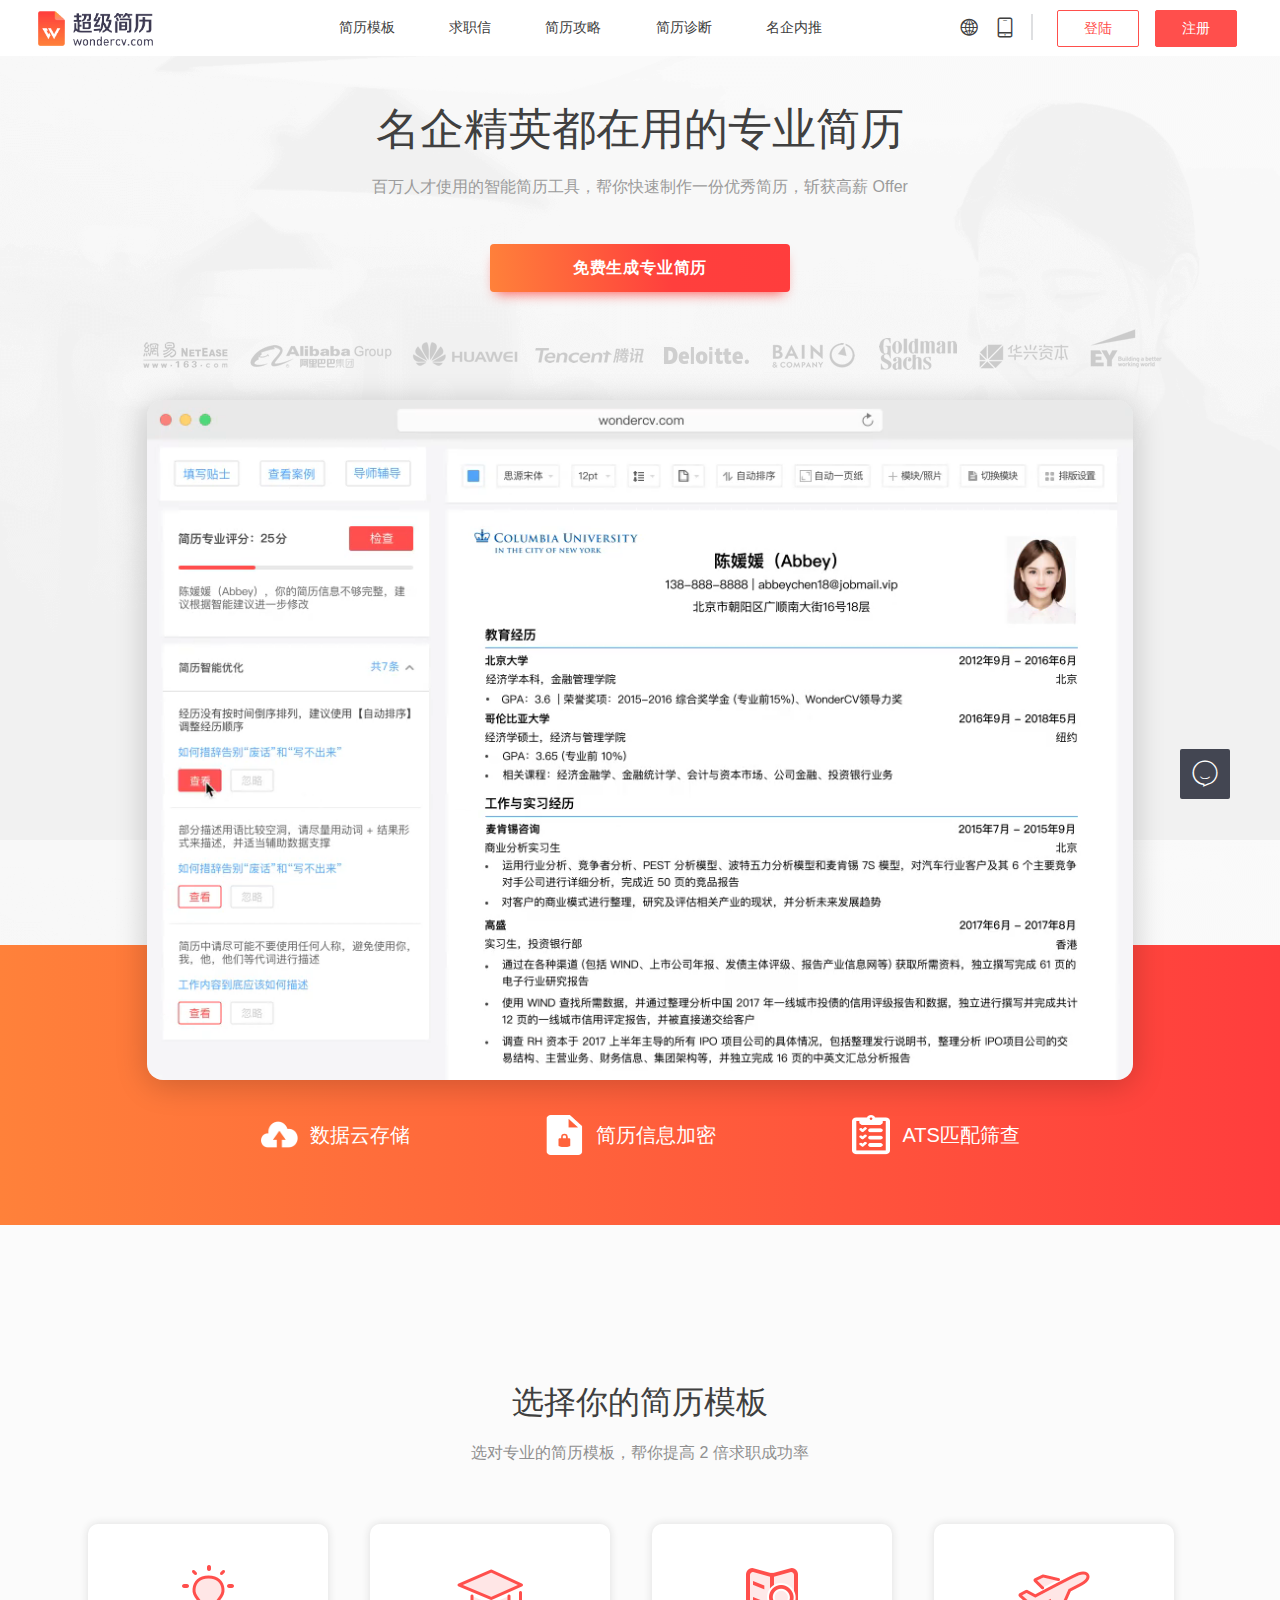
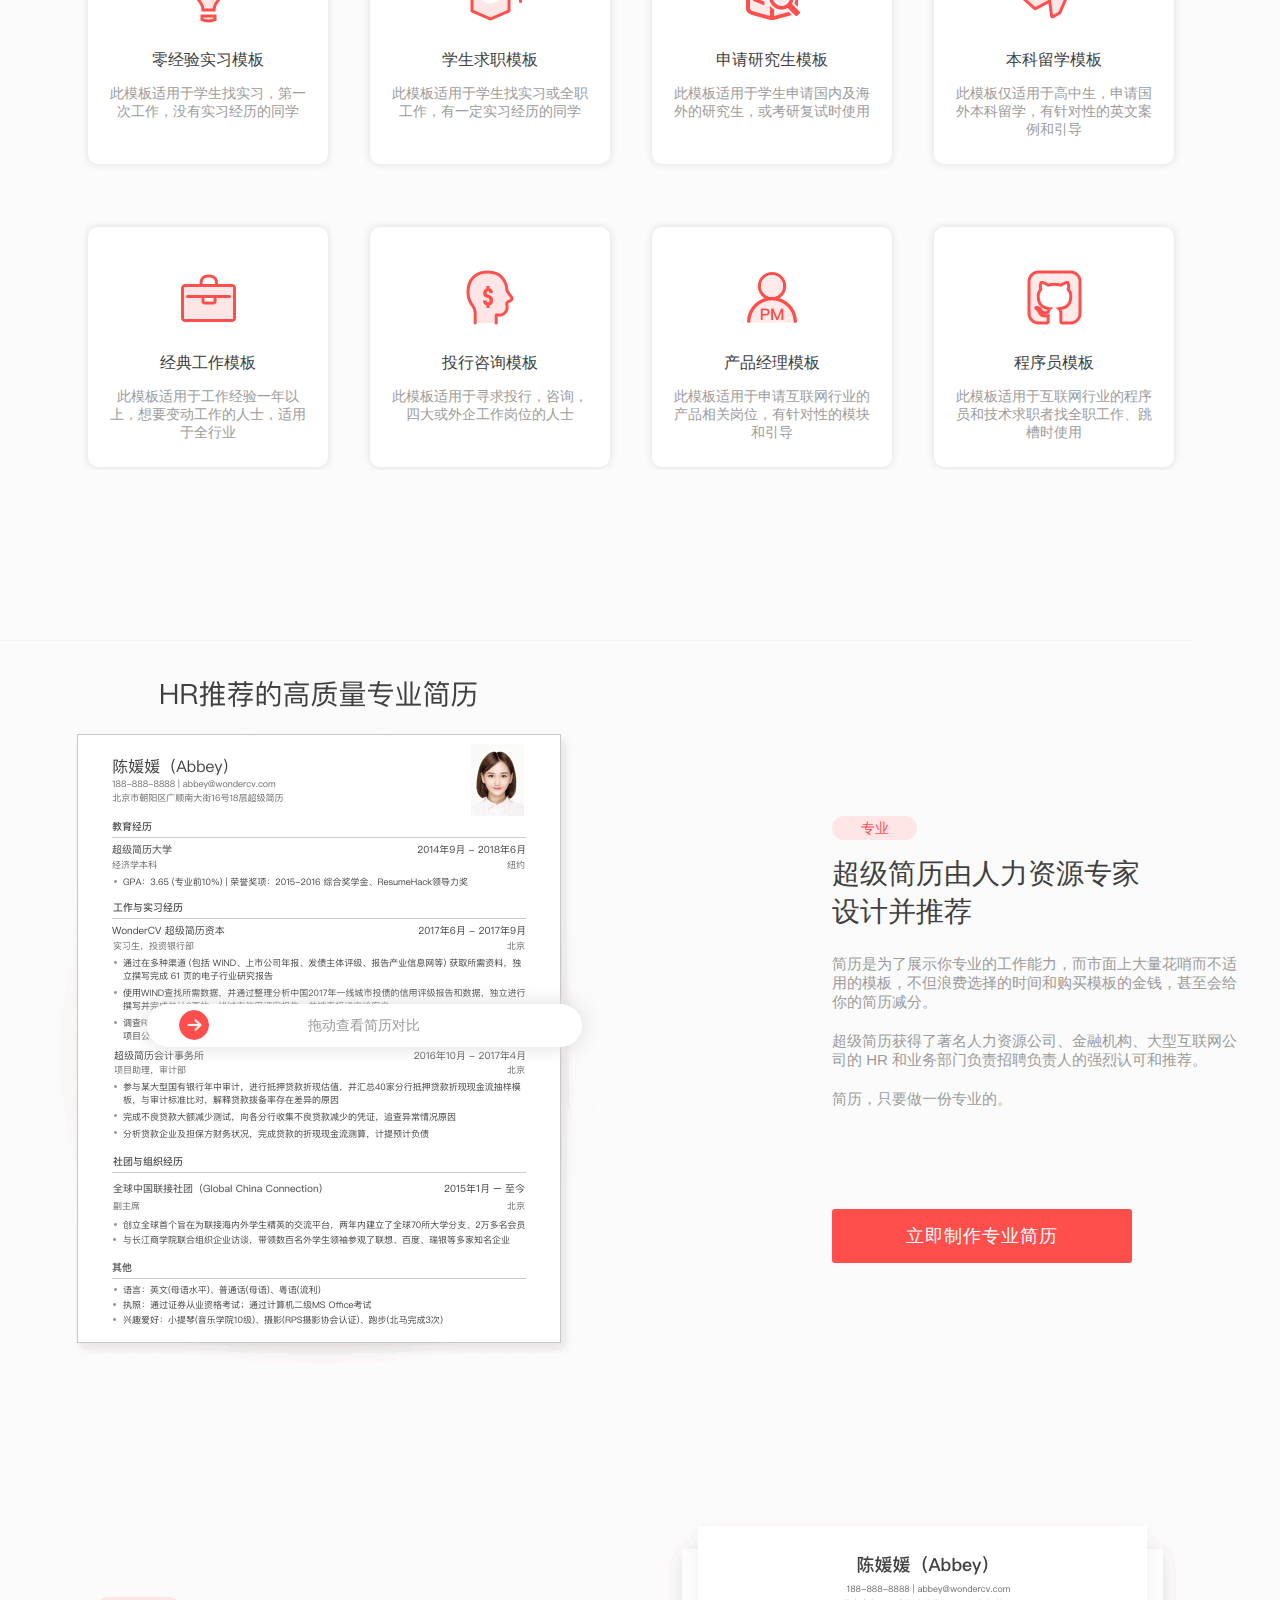
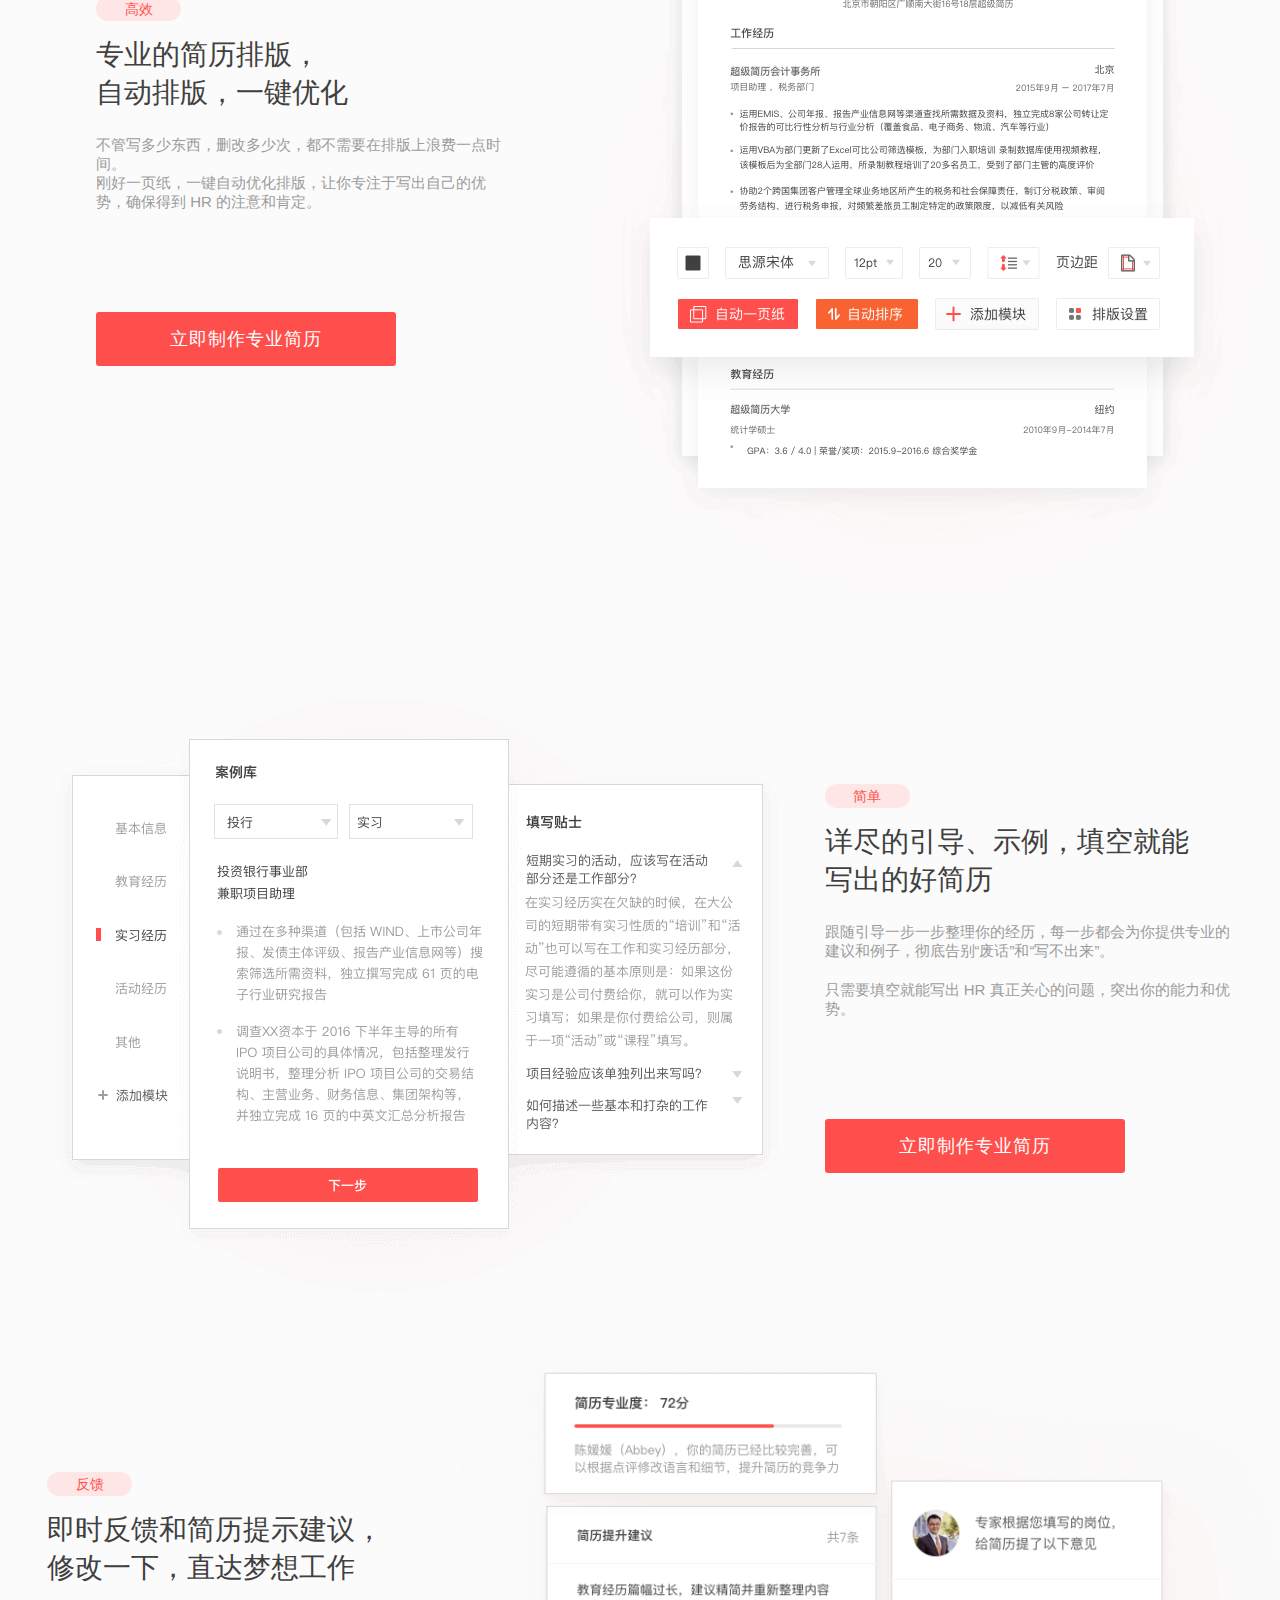
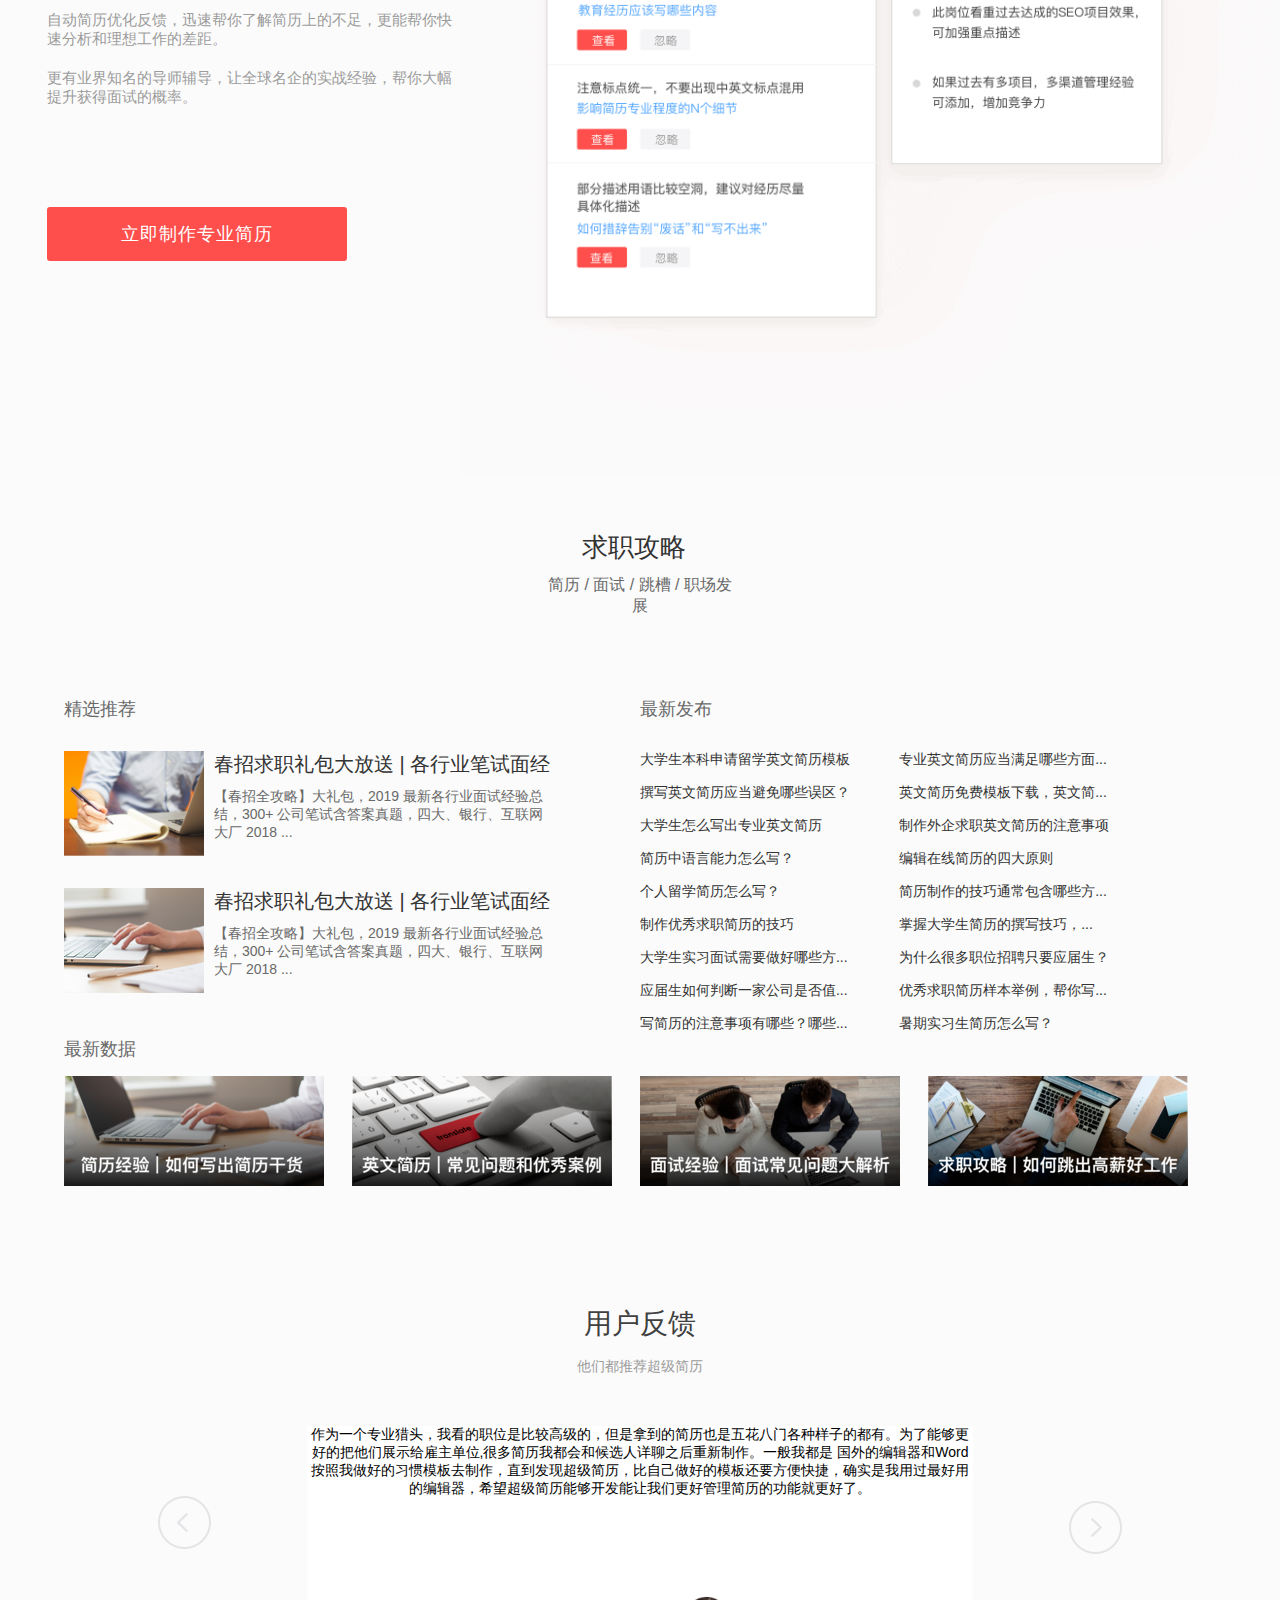
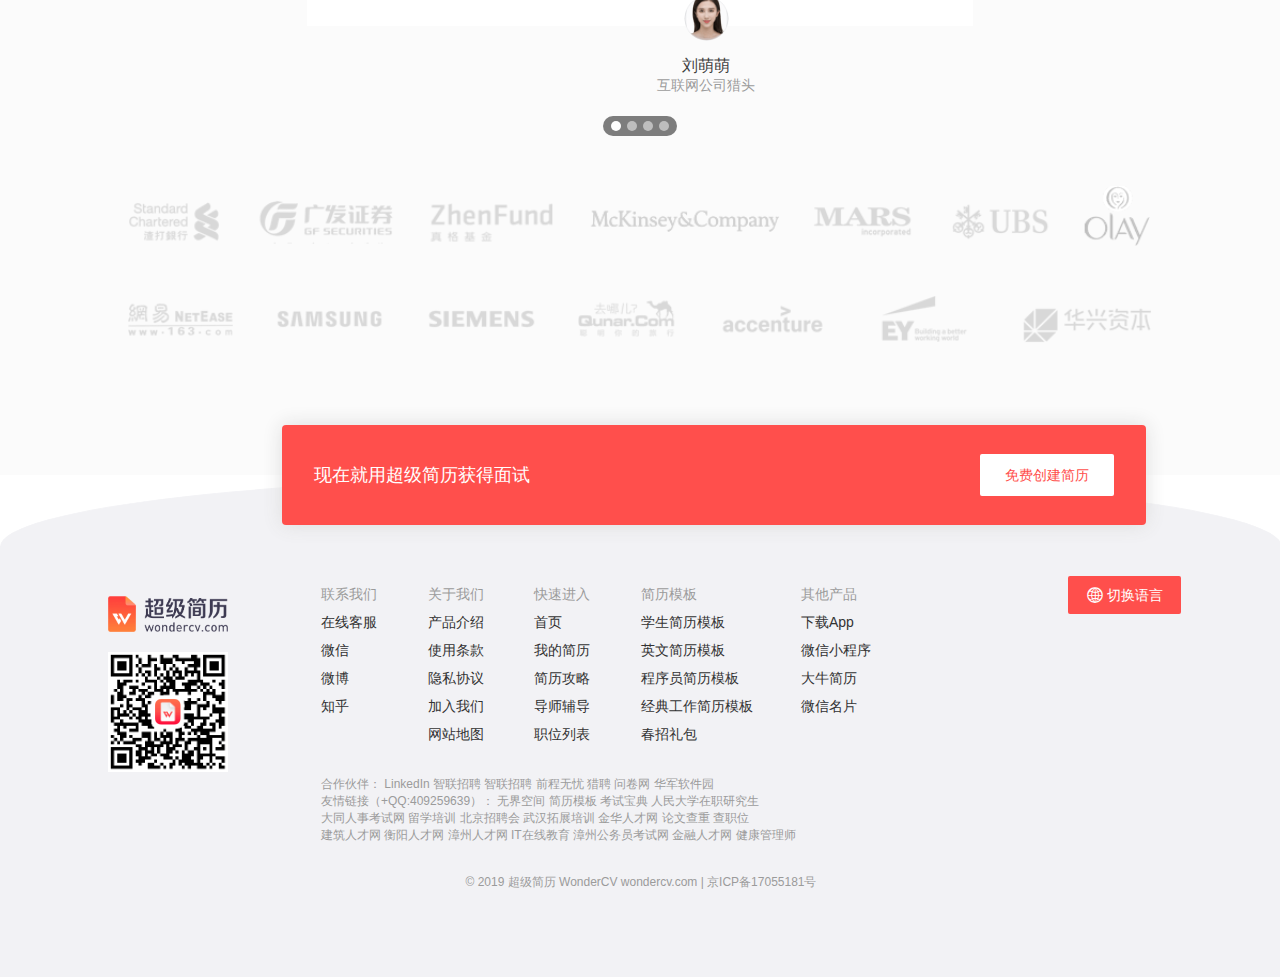
==== commit 400c44b5: "cjjl(quan)" ====
--- a/chaojijianli/index.html
+++ b/chaojijianli/index.html
@@ -12,426 +12,515 @@
 </head>
 <body>
     <header>
-        <div class="layui-row header_nav">
-            <div class="layui-col-md3">
-                <a href=""><img width="115px" src="./images/logo.png" alt=""></a>
-            </div>
-            <div class="layui-col-md6 header_nav_list">
-                <ul>
-                    <li><a href="">简历模板</a></li>
-                    <li><a href="">求职信</a></li>
-                    <li><a href="">简历攻略</a></li>
-                    <li><a href="">简历诊断</a></li>
-                    <li><a href="">名企内推</a></li>
-                </ul>
-            </div>
-            <div class="layui-col-md3 header_nav_right">
+        
+    <div class="layui-row header_nav">
+        <div class="layui-col-md3 layui-col-sm3 layui-col-xs9">
+            <a href="./index.html"><img width="115px" src="./images/logo.png" alt=""></a>
+        </div>
+        <div class="layui-col-xs3 layui-col-sm3 layui-hide-md">
+            <a href="" style="
+                display: inline-block;
+                width: 66px;
+                height: 30px;
+                line-height: 30px;
+                text-align: center;
+                font-size: 13px;
+                padding: 0px;
+                margin-top: -4px;
+                background-color: #FF4F4C;
+                color: #fff;
+                margin-left: 10px;
+                margin-right: 0;
+                ">导入简历</a>
+        </div>
+        <div class="layui-col-md6 layui-hide-xs header_nav_list">
+            <ul>
+                <li><a href="./jlmb.html">简历模板</a></li>
+                <li><a href="./qzx.html">求职信</a></li>
+                <li><a href="./jlgl.html">简历攻略</a></li>
+                <li><a href="./jlzd.html">简历诊断</a></li>
+                <li><a href="./mqnt.html">名企内推</a></li>
+            </ul>
+        </div>
+        <div class="layui-col-md3 layui-hide-xs header_nav_right">
+            
+            <i class="layui-icon layui-icon-website language" style="margin-left: 18px; cursor: pointer;"></i>
+            
+            <div class="language_text">
+                <div class="language_text_t">中文</div>
+                <div class="language_text_b" style="color: #404040;">EN</div>
+            </div>
                 
-                <i class="layui-icon layui-icon-website language" style="margin-left: 75px; cursor: pointer;"></i>
+            <i class="layui-icon layui-icon-cellphone app1"></i>
+            <div class="layui-tab app">
                 
-                <div class="language_text">
-                    <div class="language_text_t">中文</div>
-                    <div class="language_text_b" style="color: #404040;">EN</div>
-                </div>
-                    
-                <i class="layui-icon layui-icon-cellphone app1"></i>
-                <div class="layui-tab app">
-                    
-                    <div class="layui-tab-content" style="width: 218px; text-align:center;">
-                      <div class="layui-tab-item layui-show">
-                          <h5>扫码下载app 同步编辑</h5>
-                          <img width="140px" src="./images/app.png" alt="">
-                      </div>
-                      <div class="layui-tab-item">
-                          <h5>扫码关注 微信同步</h5>
-                          <img width="140px" src="./images/gongzhonghao.png" alt="">
-                      </div>
-                    </div>
-                    <ul class="layui-tab-title" style="border: none; text-align:center;">
-                        <li class="layui-this" style="margin-bottom: 15px;">App</li>
-                        <li>微信</li>
-                      </ul>
-                  </div>
-                <div class="line"></div>
-                <div class="link">
-                    <a href="zhuce.html" class="link_btn">登陆</a>
-                    <a href="zhuce.html" class="link_btn active">注册</a>
-                </div>
-            </div>
-            
+                <div class="layui-tab-content" style="width: 218px; text-align:center;">
+                    <div class="layui-tab-item layui-show">
+                        <h5>扫码下载app 同步编辑</h5>
+                        <img width="140px" src="./images/app.png" alt="">
+                    </div>
+                    <div class="layui-tab-item">
+                        <h5>扫码关注 微信同步</h5>
+                        <img width="140px" src="./images/gongzhonghao.png" alt="">
+                    </div>
+                </div>
+                <ul class="layui-tab-title" style="border: none; text-align:center;">
+                    <li class="layui-this" style="margin-bottom: 15px;">App</li>
+                    <li>微信</li>
+                    </ul>
+                </div>
+            <div class="line"></div>
+            <div class="link">
+                <a href="./denglu.html" class="link_btn">登陆</a>
+                <a href="./zhuce.html" class="link_btn active">注册</a>
+            </div>
+            </div>
         </div>
     </header>
     
 
 
     <div class="main">
-            <div class="banner">
-                <h1 class="slogan">名企精英都在用的专业简历</h1>
-                <div class="slogan_sub">百万人才使用的智能简历工具，帮你快速制作一份优秀简历，斩获高薪 Offer</div>
-                <div class="create-resume" id="layerDemo" style="margin-bottom: 0;">
-                    <!-- <a href="" class="btn create-resume-btn">免费生成专业简历</a> -->
-                    <button data-method="offset" data-type="auto" class="layui-btn layui-btn-normal btn create-resume-btn">免费生成专业简历</button>
-                    <div id="z">
-                        <div class="z-img">
-                          <img width="200px" src="./images/erweima.png" alt="">
-                        </div>
-                        <div class="z-title">
-                          <i class="layui-icon layui-icon-login-wechat"></i>扫码立即生成专业简历 
-                        </div>
-                        <div class="z-link">
-                          <a href="">其他注册方式</a>
-                        </div>
-                     </div>
-                </div>
-                <div class="partners">
-                    <img src="./images/1.png" alt="">
-                </div>
-            </div>
-            <video class="example lp-to-cvs" id="lp-video" autoplay="" muted="" loop="" poster="" width="986px" preload="auto" playsinline="playsinline" webkit-playsinline="true" autostart="0">
+        <div class="banner">
+        
+            <h1 class="slogan">名企精英都在用的专业简历</h1>
+            <div class="slogan_sub layui-hide-xs">百万人才使用的智能简历工具，帮你快速制作一份优秀简历，斩获高薪 Offer</div>
+            <div class="create-resume" id="layerDemo" style="margin-bottom: 0;">
+                <button data-method="offset" data-type="auto" class="layui-btn layui-btn-normal btn create-resume-btn">免费生成专业简历</button>
+                <div id="z">
+                    <div class="z-img">
+                        <img width="200px" src="./images/erweima.png" alt="">
+                    </div>
+                    <div class="z-title">
+                        <i class="layui-icon layui-icon-login-wechat"></i>扫码立即生成专业简历 
+                    </div>
+                    <div class="z-link">
+                        <a href="./zhuce.html">其他注册方式</a>
+                    </div>
+                </div>
+            </div>
+            <div class="partners layui-hide-xs">
+                <img class="" src="./images/1.png" alt="">
+            </div>
+
+        </div>
+
+        <div class="video">
+            <video class="example lp-to-cvs layui-hide-xs" id="lp-video" autoplay="" muted="" loop="" poster="" width="986px" preload="auto" playsinline="playsinline" webkit-playsinline="true" autostart="0">
                 <source src="./images/video_v3.ogg" type="video/ogg">
                 您的浏览器不支持播放视频, 建议您使用 Chrome浏览器 进行访问。
             </video>
+            <video style="height: 200px; top:270px;" class="example lp-to-cvs layui-hide-md" id="lp-video" autoplay="" muted="" loop="" poster="" width="300px" preload="auto" playsinline="playsinline" webkit-playsinline="true" autostart="0">
+                    <source src="./images/video_v3.ogg" type="video/ogg">
+                    您的浏览器不支持播放视频, 建议您使用 Chrome浏览器 进行访问。
+                </video>
+        </div>
             
             
+        <div class="new-featrue  layui-hide-xs">
+            <ul>
+                <li class="col-xs-4 lp-to-cvs">
+                    <div class="featrue-img">
+                        <img src="./images/2.png" alt="">
+                    </div>
+                    <div  class="featrue-title">数据云存储</div>
+                </li>
+        
+                <li class="col-xs-4 lp-to-cvs">
+                    <div class="featrue-img">
+                        <img src="./images/3.png" alt="">
+                    </div>
+                    <div  class="featrue-title">简历信息加密</div>
+                </li>
+        
+                <li class="col-xs-4 lp-to-cvs">
+                    <div class="featrue-img">
+                        <img src="./images/4.png" alt="">
+                    </div>
+                    <div  class="featrue-title">ATS匹配筛查</div>
+                </li>
+                
+            </ul>
             
-            <div class="new-featrue hidden-xs">
-                <ul>
-                   <li class="col-xs-4 lp-to-cvs">
-                        <div class="featrue-img">
-                            <img src="./images/2.png" alt="">
-                        </div>
-                        <div  class="featrue-title">数据云存储</div>
-                   </li>
+        
+        
+        </div>
             
-                   <li class="col-xs-4 lp-to-cvs">
-                        <div class="featrue-img">
-                            <img src="./images/3.png" alt="">
-                        </div>
-                        <div  class="featrue-title">简历信息加密</div>
-                   </li>
-            
-                   <li class="col-xs-4 lp-to-cvs">
-                        <div class="featrue-img">
-                            <img src="./images/4.png" alt="">
-                        </div>
-                        <div  class="featrue-title">ATS匹配筛查</div>
-                   </li>
-                    
+        <div class="layui-row resume-tp1" >
+            <div class="resume-title">选择你的简历模板</div>
+            <div class="resume-slongan">选对专业的简历模板，帮你提高 2 倍求职成功率</div>
+            <div class="layui-row layui-hide-md" style="margin-top: 40px;">
+                <div class="layui-col-xs3 layui-row">
+                    <div class="layui-col-xs12"><img width="47px" src="./images/5.png" alt=""></div>
+                    <div class="layui-col-xs12" style="margin-top: 9px;font-size: 13px;color: #3f3f3f;">零经验</div>
+                </div>
+                <div class="layui-col-xs3 layui-row">
+                    <div class="layui-col-xs12"><img width="47px" src="./images/6.png" alt=""></div>
+                    <div class="layui-col-xs12" style="margin-top: 9px;font-size: 13px;color: #3f3f3f;">学生求职</div>                  
+                </div>
+                <div class="layui-col-xs3 layui-row">
+                    <div class="layui-col-xs12"><img width="47px" src="./images/7.png" alt=""></div>
+                    <div class="layui-col-xs12" style="margin-top: 9px;font-size: 13px;color: #3f3f3f;">申请研究生</div>    
+                </div>
+                <div class="layui-col-xs3 layui-row">
+                    <div class="layui-col-xs12"><img width="47px" src="./images/8.png" alt=""></div>
+                    <div class="layui-col-xs12" style="margin-top: 9px;font-size: 13px;color: #3f3f3f;">本科留学</div>
+                </div>
+            </div>
+            <div class="layui-row layui-hide-md" style="margin-top: 20px;">
+                <div class="layui-col-xs3 layui-row">
+                    <div class="layui-col-xs12"><img width="47px" src="./images/9.png" alt=""></div>
+                    <div class="layui-col-xs12" style="margin-top: 9px;font-size: 13px;color: #3f3f3f;">经典工作</div>
+                </div>
+                <div class="layui-col-xs3 layui-row">
+                    <div class="layui-col-xs12"><img width="47px" src="./images/10.png" alt=""></div>
+                    <div class="layui-col-xs12" style="margin-top: 9px;font-size: 13px;color: #3f3f3f;">投行咨询</div>                  
+                </div>
+                <div class="layui-col-xs3 layui-row">
+                    <div class="layui-col-xs12"><img width="47px" src="./images/11.png" alt=""></div>
+                    <div class="layui-col-xs12" style="margin-top: 9px;font-size: 13px;color: #3f3f3f;">产品经理</div>    
+                </div>
+                <div class="layui-col-xs3 layui-row">
+                    <div class="layui-col-xs12"><img width="47px" src="./images/12.png" alt=""></div>
+                    <div class="layui-col-xs12" style="margin-top: 9px;font-size: 13px;color: #3f3f3f;">程序员</div>
+                </div> 
+            </div>
+            <div class="layui-col-md12 resume-type layui-hide-xs">
+                <ul class="layui-row template-list">
+                    <li class="col-xs-3 ">
+                    <div class="tp1-content">
+                        <div class="template-content ">
+                            <div class="template-content flex-column align-items-center hidden">
+                                <span class="template-img ">
+                                    <img src="./images/5.png" alt="" >
+                                </span>
+                                <span class="layui-col-md12 template-title ">零经验实习模板</span>
+                                <span class="layui-col-md12 template-desc" >此模板适用于学生找实习，第一次工作，没有实习经历的同学</span>
+                                <div class="c-and-e">
+                                    <div style="display: inline-block">
+                                        <a href="" style="margin: 75px 0 15px;">中文模板</a>   
+                                    </div>
+                                    <div>
+                                        <a href="">英文模板</a>
+                                    </div>
+                                </div>
+                            </div>
+                        </div>
+                    </div> 
+                    </li>
                 </ul>
-               
-            
-            
-            </div>
-            
-                <div class="layui-row resume-tp1" style="width: 80%;margin: 0 auto;">
-                    <div class="resume-title">选择你的简历模板</div>
-                    <div class="resume-slongan">选对专业的简历模板，帮你提高 2 倍求职成功率</div>
-                    <div class="layui-col-md12 resume-type">
-                        <ul class="layui-row template-list">
-                            <li class="col-xs-3 ">
-                            <div class="tp1-content">
-                                <div class="template-content ">
-                                    <div class="template-content flex-column align-items-center hidden">
-                                        <span class="template-img ">
-                                            <img src="./images/5.png" alt="" >
-                                        </span>
-                                        <span class="layui-col-md12 template-title ">零经验实习模板</span>
-                                        <span class="layui-col-md12 template-desc" >此模板适用于学生找实习，第一次工作，没有实习经历的同学</span>
-                                        
-                                        
-                                            <div class="c-and-e">
-                                                <div style="display: inline-block">
-                                                    <a href="" style="margin: 75px 0 15px;">中文模板</a>   
-                                                </div>
-                                                <div>
-                                                    <a href="">英文模板</a>
-                                                    
-                                                </div>
-                                            </div>
-                                        
+                <ul class="layui-row template-list">
+                    <li class="col-xs-3 ">
+                    <div class="tp1-content">
+                        <div class="template-content ">
+                            <span class="template-img ">
+                                <img src="./images/6.png" alt="" >
+                            </span>
+                            <span class="layui-col-md12 template-title ">学生求职模板</span>
+                            <span class="layui-col-md12 template-desc ">此模板适用于学生找实习或全职工作，有一定实习经历的同学</span>
+                            <div class="c-and-e">
+                                <div style="display: inline-block">
+                                    <a href="" style="margin: 75px 0 15px;">中文模板</a>   
+                                </div>
+                                <div>
+                                    <a href="">英文模板</a>
+                                    
+                                </div>
+                            </div>
+                        </div>
+                    </div>    
+                    </li>
+                </ul>
+                <ul class="layui-row template-list">
+                    <li class="col-xs-3 ">
+                    <div class="tp1-content">
+                        <div class="template-content ">
+                            <span class="template-img ">
+                                <img src="./images/7.png" alt="" style="height: 60px;width: 72px;">
+                            </span>
+                            <span class="layui-col-md12 template-title ">申请研究生模板</span>
+                            <span class="layui-col-md12 template-desc ">此模板适用于学生申请国内及海外的研究生，或考研复试时使用</span>
+                            <div class="c-and-e">
+                                <div style="display: inline-block">
+                                    <a href="" style="margin: 75px 0 15px;">中文模板</a>   
+                                </div>
+                                <div>
+                                    <a href="">英文模板</a>
+                                </div>
+                            </div>
+                        </div>
+                    </div>    
+                    </li>
+                </ul>
+                <ul class="layui-row template-list">
+                    <li class="col-xs-3 ">
+                    <div class="tp1-content">
+                        <div class="template-content ">
+                            <span class="template-img ">
+                                <img src="./images/8.png" alt="" >
+                            </span>
+                            <span class="layui-col-md12 template-title ">本科留学模板</span>
+                            <span class="layui-col-md12 template-desc ">此模板仅适用于高中生，申请国外本科留学，有针对性的英文案例和引导</span>
+                            <div class="c-and-e">
+                                <div style="display: inline-block">
+                                    <a href="" style="margin: 75px 0 15px;">中文模板</a>   
+                                </div>
+                                <div>
+                                    <a href="">英文模板</a>
+                                </div>
+                            </div>
+                        </div>
+                    </div>    
+                    </li>
+                </ul>
+                <ul class="layui-row template-list">
+                    <li class="col-xs-3 ">
+                    <div class="tp1-content">
+                        <div class="template-content ">
+                            <span class="template-img ">
+                                <img src="./images/9.png" alt="" >
+                            </span>
+                            <span class="layui-col-md12 template-title ">经典工作模板</span>
+                            <span class="layui-col-md12 template-desc "> 此模板适用于工作经验一年以上，想要变动工作的人士，适用于全行业</span>
+                            <div class="c-and-e">
+                                <div style="display: inline-block">
+                                    <a href="" style="margin: 75px 0 15px;">中文模板</a>   
+                                </div>
+                                <div>
+                                    <a href="">英文模板</a>
+                                </div>
+                                </div>
+                        </div>
+                    </div>    
+                    </li>
+                </ul>
+                <ul class="layui-row template-list">
+                    <li class="col-xs-3 ">
+                    <div class="tp1-content">
+                        <div class="template-content ">
+                            <span class="template-img ">
+                                <img src="./images/10.png" alt="" >
+                            </span>
+                            <span class="layui-col-md12 template-title ">投行咨询模板</span>
+                            <span class="layui-col-md12 template-desc ">此模板适用于寻求投行，咨询，四大或外企工作岗位的人士</span>
+                            <div class="c-and-e">
+                                    <div style="display: inline-block">
+                                        <a href="" style="margin: 75px 0 15px;">中文模板</a>   
                                     </div>
-                                </div>
-                                
-                                
-            
-                            </div> 
-                            </li>
-                        </ul>
-                        <ul class="layui-row template-list">
-                            <li class="col-xs-3 ">
-                            <div class="tp1-content">
-                                <div class="template-content ">
-                                    <span class="template-img ">
-                                        <img src="./images/6.png" alt="" >
-                                    </span>
-                                    <span class="layui-col-md12 template-title ">学生求职模板</span>
-                                    <span class="layui-col-md12 template-desc ">此模板适用于学生找实习或全职工作，有一定实习经历的同学</span>
-                                    <div class="c-and-e">
-                                            <div style="display: inline-block">
-                                                <a href="" style="margin: 75px 0 15px;">中文模板</a>   
-                                            </div>
-                                            <div>
-                                                <a href="">英文模板</a>
-                                                
-                                            </div>
+                                    <div>
+                                        <a href="">英文模板</a>
+                                    </div>
+                                </div>
+                        </div> 
+                    </div>    
+                    </li>
+                </ul>
+                <ul class="layui-row template-list">
+                    <li class="col-xs-3 ">
+                    <div class="tp1-content">
+                        <div class="template-content ">
+                            <span class="template-img ">
+                                <img src="./images/11.png" alt="" >
+                            </span>
+                            <span class="layui-col-md12 template-title ">产品经理模板</span>
+                            <span class="layui-col-md12 template-desc ">此模板适用于申请互联网行业的产品相关岗位，有针对性的模块和引导</span>
+                            <div class="c-and-e">
+                                    <div style="display: inline-block">
+                                        <a href="" style="margin: 75px 0 15px;">中文模板</a>   
+                                    </div>
+                                    <div>
+                                        <a href="">英文模板</a>
+                                    </div>
+                                </div>
+                        </div>
+                    </div>    
+                    </li>
+                </ul>
+                <ul class="layui-row template-list">
+                        <li class="col-xs-3 ">
+                        <div class="tp1-content">
+                            <div class="template-content ">
+                                <span class="template-img ">
+                                    <img src="./images/12.png" alt="" >
+                                </span>
+                                <span class="layui-col-md12 template-title ">程序员模板</span>
+                                <span class="layui-col-md12 template-desc "> 此模板适用于互联网行业的程序员和技术求职者找全职工作、跳槽时使用</span>
+                                <div class="c-and-e">
+                                        <div style="display: inline-block">
+                                            <a href="" style="margin: 75px 0 15px;">中文模板</a>   
                                         </div>
-                                </div>
-                                
-                            </div>    
-                            </li>
-                        </ul>
-                        <ul class="layui-row template-list">
-                            <li class="col-xs-3 ">
-                            <div class="tp1-content">
-                                <div class="template-content ">
-                                    <span class="template-img ">
-                                        <img src="./images/7.png" alt="" style="height: 60px;width: 72px;">
-                                    </span>
-                                    <span class="layui-col-md12 template-title ">申请研究生模板</span>
-                                    <span class="layui-col-md12 template-desc ">此模板适用于学生申请国内及海外的研究生，或考研复试时使用</span>
-                                    <div class="c-and-e">
-                                            <div style="display: inline-block">
-                                                <a href="" style="margin: 75px 0 15px;">中文模板</a>   
-                                            </div>
-                                            <div>
-                                                <a href="">英文模板</a>
-                                                
-                                            </div>
+                                        <div>
+                                            <a href="">英文模板</a>
                                         </div>
-                                </div>
-                                
-                            </div>    
-                            </li>
-                        </ul>
-                        <ul class="layui-row template-list">
-                            <li class="col-xs-3 ">
-                            <div class="tp1-content">
-                                <div class="template-content ">
-                                    <span class="template-img ">
-                                        <img src="./images/8.png" alt="" >
-                                    </span>
-                                    <span class="layui-col-md12 template-title ">本科留学模板</span>
-                                    <span class="layui-col-md12 template-desc ">此模板仅适用于高中生，申请国外本科留学，有针对性的英文案例和引导</span>
-                                    <div class="c-and-e">
-                                            <div style="display: inline-block">
-                                                <a href="" style="margin: 75px 0 15px;">中文模板</a>   
-                                            </div>
-                                            <div>
-                                                <a href="">英文模板</a>
-                                                
-                                            </div>
-                                        </div>
-                                </div>
-                                
-                            </div>    
-                            </li>
-                        </ul>
-                        <ul class="layui-row template-list">
-                            <li class="col-xs-3 ">
-                            <div class="tp1-content">
-                                <div class="template-content ">
-                                    <span class="template-img ">
-                                        <img src="./images/9.png" alt="" >
-                                    </span>
-                                    <span class="layui-col-md12 template-title ">经典工作模板</span>
-                                    <span class="layui-col-md12 template-desc "> 此模板适用于工作经验一年以上，想要变动工作的人士，适用于全行业</span>
-                                    <div class="c-and-e">
-                                            <div style="display: inline-block">
-                                                <a href="" style="margin: 75px 0 15px;">中文模板</a>   
-                                            </div>
-                                            <div>
-                                                <a href="">英文模板</a>
-                                                
-                                            </div>
-                                        </div>
-                                </div>
-                                
-                            </div>    
-                            </li>
-                        </ul>
-                        <ul class="layui-row template-list">
-                            <li class="col-xs-3 ">
-                            <div class="tp1-content">
-                                <div class="template-content ">
-                                    <span class="template-img ">
-                                        <img src="./images/10.png" alt="" >
-                                    </span>
-                                    <span class="layui-col-md12 template-title ">投行咨询模板</span>
-                                    <span class="layui-col-md12 template-desc ">此模板适用于寻求投行，咨询，四大或外企工作岗位的人士</span>
-                                    <div class="c-and-e">
-                                            <div style="display: inline-block">
-                                                <a href="" style="margin: 75px 0 15px;">中文模板</a>   
-                                            </div>
-                                            <div>
-                                                <a href="">英文模板</a>
-                                                
-                                            </div>
-                                        </div>
-                                </div> 
-                            </div>    
-                            </li>
-                        </ul>
-                        <ul class="layui-row template-list">
-                            <li class="col-xs-3 ">
-                            <div class="tp1-content">
-                                <div class="template-content ">
-                                    <span class="template-img ">
-                                        <img src="./images/11.png" alt="" >
-                                    </span>
-                                    <span class="layui-col-md12 template-title ">产品经理模板</span>
-                                    <span class="layui-col-md12 template-desc ">此模板适用于申请互联网行业的产品相关岗位，有针对性的模块和引导</span>
-                                    <div class="c-and-e">
-                                            <div style="display: inline-block">
-                                                <a href="" style="margin: 75px 0 15px;">中文模板</a>   
-                                            </div>
-                                            <div>
-                                                <a href="">英文模板</a>
-                                                
-                                            </div>
-                                        </div>
-                                </div>
-                            </div>    
-                            </li>
-                        </ul>
-                        <ul class="layui-row template-list">
-                                <li class="col-xs-3 ">
-                                <div class="tp1-content">
-                                    <div class="template-content ">
-                                        <span class="template-img ">
-                                            <img src="./images/12.png" alt="" >
-                                        </span>
-                                        <span class="layui-col-md12 template-title ">程序员模板</span>
-                                        <span class="layui-col-md12 template-desc "> 此模板适用于互联网行业的程序员和技术求职者找全职工作、跳槽时使用</span>
-                                        <div class="c-and-e">
-                                                <div style="display: inline-block">
-                                                    <a href="" style="margin: 75px 0 15px;">中文模板</a>   
-                                                </div>
-                                                <div>
-                                                    <a href="">英文模板</a>
-                                                    
-                                                </div>
-                                            </div>
                                     </div>
-                                    
-                                </div>    
-                                </li>
-            
-                            
-            
-                        </ul>
-                    </div>
-                </div>
-
+                            </div>
+                        </div>    
+                        </li>
+                </ul>
+            </div>
+        </div>
     </div>
-    <div class="wrap">
-            <div class="divide-line"></div>
-        
-            <div class="pannel-content">
-        
-                <div class="pannel-content-profession">
-                    <div class="profession-img">
-                        <div class="profession-img-view">
-                            <div class="view-container" id="view-container" style="transform: rotateY(0)">
+    <div class="cont layui-hide-md">
+            <div class="cont-img">
+                <img width="315px" src="./images/13.png" alt="">
+            </div>
+            <div class="cont-lable">专业</div>
+            <div class="cont-title">
+                超级简历由人力资源专家设计并推荐
+            </div>
+            <div class="cont-content">
+                <p>简历是为了展示你专业的工作能力，而市面上大量花哨而不适用的模板，不但浪费选择的时间和购买模板的金钱，甚至会给你的简历减分。</p>
+                <p>超级简历获得了著名人力资源公司、金融机构、大型互联网公司的 HR 和业务部门负责招聘负责人的强烈认可和推荐。</p>
+                <p>简历，只要做一份专业的。</p>
+            </div>
+            <div class="cont-img" style="margin: 80px 0 0px">
+                    <img width="315px" src="./images/14.png" alt="">
+                </div>
+                <div class="cont-lable">高效</div>
+                <div class="cont-title" style="padding: 0 92px; box-sizing:border-box;">
+                    专业的简历排版，自动排版，一键优化
+                </div>
+                <div class="cont-content" style="font-size: 15px;color: #9C9C9C;">
+                        <p>不管写多少东西，删改多少次，都不需要在排版上浪费一点时间。</p>
+                        <p>刚好一页纸，一键自动优化排版，让你专注于写出自己的优势，确保得到 HR 的注意和肯定。</p>
+                </div>
+                <div class="cont-img" style="margin: 0">
+                        <img width="315px" src="./images/15.png" alt="">
+                    </div>
+                    <div class="cont-lable">简单</div>
+                    <div class="cont-title" style="padding: 0 40px; box-sizing:border-box;">
+                        详尽的引导、示例，填空就能
+                        <br>
+                        写出的好简历
+                    </div>
+                    <div class="cont-content" style="font-size: 15px;color: #9C9C9C;">
+                        <p>跟随引导一步一步整理你的经历，每一步都会为你提供专业的建议和例子，彻底告别“废话”和“写不出来”。</p>
+                        <p>只需要填空就能写出 HR 真正关心的问题，突出你的能力和优势。</p>
+                </div>
+                <div class="cont-img" style="margin: 0">
+                        <img width="315px" src="./images/16.png" alt="">
+                    </div>
+                    <div class="cont-lable">反馈</div>
+                    <div class="cont-title" style="padding: 0 40px; box-sizing:border-box;">
+                        即时反馈和简历提示建议，
+                        <br>
+                        修改一下，直达梦想工作
+                    </div>
+                    <div class="cont-content" style="font-size: 15px;color: #9C9C9C;">
+                        <p>自动简历优化反馈，迅速帮你了解简历上的不足，更能帮你快速分析和理想工作的差距。</p>
+                        <p>更有业界知名的导师辅导，让全球名企的实战经验，帮你大幅提升获得面试的概率。</p>
+                </div>
+    </div>
+    <div class="wrap layui-hide-xs">
+        
+        <div class="divide-line layui-hide-xs"></div>
+        
+        <div class="pannel-content  layui-hide-xs">
+    
+            <div class="pannel-content-profession">
+                <div class="profession-img">
+                    <div class="profession-img-view">
+                        <div class="view-container" id="view-container" style="transform: rotateY(0)">
                             <div class="pic1">
                                 <img src="./images/13.png" alt="">
                             </div>
                         </div>
-                        <div class="slider">
-                            <div class="track">拖动查看简历对比
-                                <div class="btn" style="left: 0px; top: 0px;">
-                                </div>
+                    <div class="slider">
+                        <div class="track">拖动查看简历对比
+                            <div class="btn" style="left: 0px; top: 0px;">
                             </div>
                         </div>
-                        </div>
-                        <div class="pannel-content-desc">
-                      
-                            </div>
+                    </div>
                     </div>
                     <div class="pannel-content-desc">
-                        <div class="desc-label">专业</div>
+                    
+                    </div>
+                </div>
+                <div class="pannel-content-desc">
+                    <div class="desc-label">专业</div>
+                    <div class="desc-title">
+                            超级简历由人力资源专家<br>设计并推荐
+                    </div>
+                    <div class="desc-content">
+                        <p>简历是为了展示你专业的工作能力，而市面上大量花哨而不适用的模板，不但浪费选择的时间和购买模板的金钱，甚至会给你的简历减分。</p>
+                        <p>超级简历获得了著名人力资源公司、金融机构、大型互联网公司的 HR 和业务部门负责招聘负责人的强烈认可和推荐。</p>
+                        <p>简历，只要做一份专业的。</p>
+                    </div>
+                    <div class="d-flex justify-content-start" id="layerDemo" style="margin-top: 80px">
+                        <button data-method="offset" data-type="auto" class="layui-btn layui-btn-normal button">立即制作专业简历</button>
+                        
+                    </div>
+                    </div>
+            </div>
+    
+            <div class="pannel-content-efficient" style="margin-top: 100px;">
+                <div class="pannel-content-desc1">
+                    <div class="desc-label">高效</div>
+                    <div class="desc-title">
+                        专业的简历排版，<br>自动排版，一键优化
+                    </div>
+                    <div class="desc-content">
+                        <p>不管写多少东西，删改多少次，都不需要在排版上浪费一点时间。<br>刚好一页纸，一键自动优化排版，让你专注于写出自己的优势，确保得到 HR 的注意和肯定。</p>
+                    </div>
+                    <div class="d-flex justify-content-start" id="layerDemo" style="margin-top: 80px">
+                        <button data-method="offset" data-type="auto" class="layui-btn layui-btn-normal button">立即制作专业简历</button>
+                                            
+                        </div>
+                </div>
+                
+                <div class="pannel-content-img">
+                    <img src="./images/14.png" alt="">
+                    </div>
+            </div>
+            
+            <div class="pannel-content-sample">
+                    <div class="pannel-content-img">
+                        <img style="width: 739px;" src="./images/15.png">
+                    </div>
+                    <div class="pannel-content-desc2">
+                        <div class="desc-label">简单</div>
                         <div class="desc-title">
-                                超级简历由人力资源专家<br>设计并推荐
+                        详尽的引导、示例，填空就能<br>写出的好简历
                         </div>
                         <div class="desc-content">
-                            <p>简历是为了展示你专业的工作能力，而市面上大量花哨而不适用的模板，不但浪费选择的时间和购买模板的金钱，甚至会给你的简历减分。</p>
-                            <p>超级简历获得了著名人力资源公司、金融机构、大型互联网公司的 HR 和业务部门负责招聘负责人的强烈认可和推荐。</p>
-                            <p>简历，只要做一份专业的。</p>
+                        <p>跟随引导一步一步整理你的经历，每一步都会为你提供专业的建议和例子，彻底告别“废话”和“写不出来”。</p>
+                        <p>只需要填空就能写出 HR 真正关心的问题，突出你的能力和优势。</p>
                         </div>
                         <div class="d-flex justify-content-start" id="layerDemo" style="margin-top: 80px">
-                          <button data-method="offset" data-type="auto" class="layui-btn layui-btn-normal button">立即制作专业简历</button>
-                         
-                        </div>
-                        </div>
-                </div>
-        
-                <div class="pannel-content-efficient" style="margin-top: 100px;">
-                    <div class="pannel-content-desc1">
-                        <div class="desc-label">高效</div>
+                        <button data-method="offset" data-type="auto" class="layui-btn layui-btn-normal button">立即制作专业简历</button>
+                            
+                        </div>
+                    </div>
+            </div>
+    
+            <div class="pannel-content-feedback">
+                    <div class="pannel-content-desc">
+                        <div class="desc-label">反馈</div>
                         <div class="desc-title">
-                            专业的简历排版，<br>自动排版，一键优化
+                        即时反馈和简历提示建议，<br>修改一下，直达梦想工作
                         </div>
                         <div class="desc-content">
-                            <p>不管写多少东西，删改多少次，都不需要在排版上浪费一点时间。<br>刚好一页纸，一键自动优化排版，让你专注于写出自己的优势，确保得到 HR 的注意和肯定。</p>
+                        <p>自动简历优化反馈，迅速帮你了解简历上的不足，更能帮你快速分析和理想工作的差距。</p>
+                        <p>更有业界知名的导师辅导，让全球名企的实战经验，帮你大幅提升获得面试的概率。</p>
                         </div>
                         <div class="d-flex justify-content-start" id="layerDemo" style="margin-top: 80px">
-                            <button data-method="offset" data-type="auto" class="layui-btn layui-btn-normal button">立即制作专业简历</button>
-                                               
-                          </div>
-                    </div>
-                    
+                        <button data-method="offset" data-type="auto" class="layui-btn layui-btn-normal button">立即制作专业简历</button>                   </div>
+                            
+                        </div>
                     <div class="pannel-content-img">
-                        <img src="./images/14.png" alt="">
-                      </div>
-                </div>
-                
-                <div class="pannel-content-sample">
-                        <div class="pannel-content-img">
-                          <img style="width: 739px;" src="./images/15.png">
-                        </div>
-                        <div class="pannel-content-desc2">
-                          <div class="desc-label">简单</div>
-                          <div class="desc-title">
-                            详尽的引导、示例，填空就能<br>写出的好简历
-                          </div>
-                          <div class="desc-content">
-                            <p>跟随引导一步一步整理你的经历，每一步都会为你提供专业的建议和例子，彻底告别“废话”和“写不出来”。</p>
-                            <p>只需要填空就能写出 HR 真正关心的问题，突出你的能力和优势。</p>
-                          </div>
-                          <div class="d-flex justify-content-start" id="layerDemo" style="margin-top: 80px">
-                            <button data-method="offset" data-type="auto" class="layui-btn layui-btn-normal button">立即制作专业简历</button>
-                             
-                          </div>
-                        </div>
-                </div>
-        
-                <div class="pannel-content-feedback">
-                        <div class="pannel-content-desc">
-                          <div class="desc-label">反馈</div>
-                          <div class="desc-title">
-                            即时反馈和简历提示建议，<br>修改一下，直达梦想工作
-                          </div>
-                          <div class="desc-content">
-                            <p>自动简历优化反馈，迅速帮你了解简历上的不足，更能帮你快速分析和理想工作的差距。</p>
-                            <p>更有业界知名的导师辅导，让全球名企的实战经验，帮你大幅提升获得面试的概率。</p>
-                          </div>
-                            <div class="d-flex justify-content-start" id="layerDemo" style="margin-top: 80px">
-                            <button data-method="offset" data-type="auto" class="layui-btn layui-btn-normal button">立即制作专业简历</button>                   </div>
-                             
-                          </div>
-                        <div class="pannel-content-img">
-                          <img width="883" src="./images/16.png">
-                        </div>
-                      </div>
+                        <img width="883" src="./images/16.png">
+                    </div>
+                    </div>
             </div>
         
           </div>
 
-    <div class="blog-container">
+    <div class="blog-container  layui-hide-xs">
         <div class="title" ><a>求职攻略</a></div>
             <div class="subtitle" ><p>简历 / 面试 / 跳槽 / 职场发展</p></div>
 
    
-      <div class="top-part">
+      <div class="top-part  layui-hide-xs">
            <div class="part">
           <div class="hot-blog"><p style="font-size: 18px;  color:dimgrey;">精选推荐</p>
           <div class="part_1"><img src="" alt=""><img src="images/17.png" alt="">
@@ -479,7 +568,7 @@
         
             </div>
         </div> 
-        <div class="layui-row container">
+        <div class="layui-row container  layui-hide-xs">
             <div class=" container1">
                     <p style="font-size: 18px;  color:dimgrey;">最新数据</p>
            <div class="layui-col-md3 container2" ><img src="images/19.png" alt=""></div>
@@ -496,39 +585,40 @@
     
 
 
-    <div class="pannel">
+    <div class="pannel ">
             <div class="pannel-bottom">
                 <div class="pannel-bottom_img"></div>
                 <div class="pannel-bottom-title">用户反馈</div>
                 <div class="pannel-bottom-slogan">他们都推荐超级简历</div>
+
                 
                 <div class="pannel-bottom-swiper">
-                    <div class="pannel-bottom-left"><img src="./images/28.png" alt=""></div>
-                        <div class="layui-carousel" id="test3" lay-filter="test4" style="margin: 0 auto;">
+                    <div class="pannel-bottom-left layui-hide-xs"><img src="./images/28.png" alt=""></div>
+                        <div class="layui-carousel layui-hide-xs" id="test3" lay-filter="test4" style="margin: 0 auto;">
                                 <div carousel-item="" style="overflow:initial;">
-                                  <div style="padding: 60px; text-align: center; box-sizing: border-box; background: #fff;">作为一个专业猎头，我看的职位是比较高级的，但是拿到的简历也是五花八门各种样子的都有。为了能够更好的把他们展示给雇主单位,很多简历我都会和候选人详聊之后重新制作。一般我都是 国外的编辑器和Word按照我做好的习惯模板去制作，直到发现超级简历，比自己做好的模板还要方便快捷，确实是我用过最好用的编辑器，希望超级简历能够开发能让我们更好管理简历的功能就更好了。
-                                        <div class="a" style="position:absolute; top:170px;left: 350px;">
+                                  <div  style="background: #fff;" class="cc">作为一个专业猎头，我看的职位是比较高级的，但是拿到的简历也是五花八门各种样子的都有。为了能够更好的把他们展示给雇主单位,很多简历我都会和候选人详聊之后重新制作。一般我都是 国外的编辑器和Word按照我做好的习惯模板去制作，直到发现超级简历，比自己做好的模板还要方便快捷，确实是我用过最好用的编辑器，希望超级简历能够开发能让我们更好管理简历的功能就更好了。
+                                        <div class="a layui-hide-xs" style="position:absolute; top:170px;left: 350px;">
                                             <div class="a_img"><img src="./images/23.png" alt=""></div>
                                             <div class="a_title">刘萌萌</div>
                                             <div class="a_text">互联网公司猎头</div>
                                         </div>
                                     </div>
     
-                                  <div style="padding: 60px; text-align: center; box-sizing: border-box; background: #fff;">我每年会看上千份简历，好的简历基本上一眼就能看出来。大多数求职者即便失败了也不会意识到，从简历的样式和逻辑他就已经被刷下去了。说实话，10秒内看不到重点的简历就会让我很烦躁，尤其是一些各种图表、文字没有内容、简历过长等等信息展示不清楚的简历都不会再看第二眼。 超级简历生成的简历非常清晰专业，让人眼前一亮，我希望我收到的每份简历都能是这个样子。
+                                  <div style=" background: #fff;" class="cc">我每年会看上千份简历，好的简历基本上一眼就能看出来。大多数求职者即便失败了也不会意识到，从简历的样式和逻辑他就已经被刷下去了。说实话，10秒内看不到重点的简历就会让我很烦躁，尤其是一些各种图表、文字没有内容、简历过长等等信息展示不清楚的简历都不会再看第二眼。 超级简历生成的简历非常清晰专业，让人眼前一亮，我希望我收到的每份简历都能是这个样子。
                                       <div class="a" style="position:absolute; top:170px;left: 330px;">
                                           <div class="a_img"><img src="./images/25.png" alt=""></div>
                                           <div class="a_title">张晓寒</div>
                                           <div class="a_text">基金人力资源招聘总监</div>
                                       </div>
                                   </div>
-                                  <div style="padding: 60px; text-align: center; box-sizing: border-box; background: #fff;">真的很喜欢超级简历这个产品，我的简历都是用超级简历做出来的，很方便,且做出来特别漂亮和高大上。正好借这个机会，向贵团队致谢，感谢你们开发出这款产品，给我们求职狗帮了很大的忙!我也把这个产品推荐给了身边几个朋友，不过都是好朋友，关系不好的不舍的推荐.. .不要怪我， 这款产品真的好，再次致谢!
+                                  <div style=" background: #fff;" class="cc">真的很喜欢超级简历这个产品，我的简历都是用超级简历做出来的，很方便,且做出来特别漂亮和高大上。正好借这个机会，向贵团队致谢，感谢你们开发出这款产品，给我们求职狗帮了很大的忙!我也把这个产品推荐给了身边几个朋友，不过都是好朋友，关系不好的不舍的推荐.. .不要怪我， 这款产品真的好，再次致谢!
                                       <div class="a" style="position:absolute; top:170px;left: 330px;">
                                           <div class="a_img"><img src="./images/24.png" alt=""></div>
                                           <div class="a_title">李首凯</div>
                                           <div class="a_text">工商管理学院大四学生</div>
                                       </div>
                                   </div>
-                                  <div style="padding: 60px; text-align: center; box-sizing: border-box; background: #fff;">通过WonderCV制作的简历让我拿到了第一个Offer, 真的非常感谢!我之前是拿同学的简历模板，也曾在网上下载所谓的“漂亮模版”，在排版修改上反而又花了很多时间，且不好意思的说，因为照搬模板给的经历更是给自己求职路上埋坑。了超级简历我才知道怎么去总结和描写自己的经历，专业高级就更不用说了，完全不用在排版上再纠结真的是很感动，作为超级简历的铁杆粉，真诚的推荐给将要迈入职场的各位同学!
+                                  <div style="background: #fff;" class="cc">通过WonderCV制作的简历让我拿到了第一个Offer, 真的非常感谢!我之前是拿同学的简历模板，也曾在网上下载所谓的“漂亮模版”，在排版修改上反而又花了很多时间，且不好意思的说，因为照搬模板给的经历更是给自己求职路上埋坑。了超级简历我才知道怎么去总结和描写自己的经历，专业高级就更不用说了，完全不用在排版上再纠结真的是很感动，作为超级简历的铁杆粉，真诚的推荐给将要迈入职场的各位同学!
                                       <div class="a" style="position:absolute; top:170px;left: 345px;">
                                           <div class="a_img"><img src="./images/26.png" alt=""></div>
                                           <div class="a_title">黄涛 Cydia</div>
@@ -536,26 +626,72 @@
                                       </div>
                                   </div>
                                 </div>
+                                
                         </div> 
-                      <div class="pannel-bottom-right"><img src="./images/29.png" alt=""></div>
+                        
+                      <div class="pannel-bottom-right layui-hide-xs"><img src="./images/29.png" alt=""></div>
+                      <div class="layui-carousel layui-hide-md" id="test1" lay-filter="test1" style="margin: 0 auto;">
+                            <div carousel-item="" style="overflow:initial;">
+                              <div  style="background: #fff;" class="cc">作为一个专业猎头，我看的职位是比较高级的，但是拿到的简历也是五花八门各种样子的都有。为了能够更好的把他们展示给雇主单位,很多简历我都会和候选人详聊之后重新制作。一般我都是 国外的编辑器和Word按照我做好的习惯模板去制作，直到发现超级简历，比自己做好的模板还要方便快捷，确实是我用过最好用的编辑器，希望超级简历能够开发能让我们更好管理简历的功能就更好了。
+                                    <div class="a">
+                                        <div class="a_img"><img src="./images/23.png" alt=""></div>
+                                        <div class="a_title">刘萌萌</div>
+                                        <div class="a_text">互联网公司猎头</div>
+                                    </div>
+                                </div>
+
+                              <div style=" background: #fff;" class="cc">我每年会看上千份简历，好的简历基本上一眼就能看出来。大多数求职者即便失败了也不会意识到，从简历的样式和逻辑他就已经被刷下去了。说实话，10秒内看不到重点的简历就会让我很烦躁，尤其是一些各种图表、文字没有内容、简历过长等等信息展示不清楚的简历都不会再看第二眼。 超级简历生成的简历非常清晰专业，让人眼前一亮，我希望我收到的每份简历都能是这个样子。
+                                  <div class="a">
+                                      <div class="a_img"><img src="./images/25.png" alt=""></div>
+                                      <div class="a_title">张晓寒</div>
+                                      <div class="a_text">基金人力资源招聘总监</div>
+                                  </div>
+                              </div>
+                              <div style=" background: #fff;" class="cc">真的很喜欢超级简历这个产品，我的简历都是用超级简历做出来的，很方便,且做出来特别漂亮和高大上。正好借这个机会，向贵团队致谢，感谢你们开发出这款产品，给我们求职狗帮了很大的忙!我也把这个产品推荐给了身边几个朋友，不过都是好朋友，关系不好的不舍的推荐.. .不要怪我， 这款产品真的好，再次致谢!
+                                  <div class="a">
+                                      <div class="a_img"><img src="./images/24.png" alt=""></div>
+                                      <div class="a_title">李首凯</div>
+                                      <div class="a_text">工商管理学院大四学生</div>
+                                  </div>
+                              </div>
+                              <div style="background: #fff;" class="cc">通过WonderCV制作的简历让我拿到了第一个Offer, 真的非常感谢!我之前是拿同学的简历模板，也曾在网上下载所谓的“漂亮模版”，在排版修改上反而又花了很多时间，且不好意思的说，因为照搬模板给的经历更是给自己求职路上埋坑。了超级简历我才知道怎么去总结和描写自己的经历，专业高级就更不用说了，完全不用在排版上再纠结真的是很感动，作为超级简历的铁杆粉，真诚的推荐给将要迈入职场的各位同学!
+                                  <div class="a">
+                                      <div class="a_img"><img src="./images/26.png" alt=""></div>
+                                      <div class="a_title">黄涛 Cydia</div>
+                                      <div class="a_text">人民大学应届生</div>
+                                  </div>
+                              </div>
+                            </div>
+                            
+                    </div>
                 </div>
     
-                <div class="pannel-bottom-company">
-                  <img src="./images/27.png" alt="">
-                </div>
-                <div class="fast-entrance">
+                <div class="pannel-bottom-company layui-hide-xs" style="width:100%;">
+                  <img width="100%" src="./images/27.png" alt="">
+                </div>
+                <div class="fast-entrance layui-hide-xs">
                     现在就用超级简历获得面试
                     <a href="">免费创建简历</a>
               </div>
-            </div>
+              <div class="layui-hide-md">
+                    <div class="pannel-bottom-company" style="width:100%;">
+                        <img width="100%" src="./images/27.png" alt="">
+                    </div>
+                    <div class="fast-entrance">
+                        现在就用超级简历获得面试
+                        <a href="">免费创建简历</a>
+                    </div>
+                </div>
+            </div>
+            
         </div>
-
+        
     <footer class="layui-hide-xs">
-        <div class="layui-row  footer_1">
-          <div class="layui-col-md1 layui-col-md-offset1 footer_2"><img src="./images/logo.png" alt="" style="display: block;"><img src="./images/erweima.png" alt=""></div>
-          <div class="layui-col-md1 footer_2"></div>
-          <div class="layui-col-md6 footer_2">
-                <div class="layui-col-md2 ">
+        <div class="layui-row  footer_1  layui-hide-xs">
+          <div class="layui-col-md1 layui-col-md-offset1 footer_2  layui-hide-xs"><img src="./images/logo.png" alt="" style="display: block;"><img src="./images/erweima.png" alt=""></div>
+          <div class="layui-col-md1 footer_2  layui-hide-xs"></div>
+          <div class="layui-col-md6 footer_2  layui-hide-xs">
+                <div class="layui-col-md2  layui-hide-xs">
                     <ul>
                             <li><a href=""style=" color: #9B9B9B;">联系我们</a></li>
                             <li><a href="">在线客服</a></li>
@@ -606,10 +742,10 @@
                 大同人事考试网 留学培训 北京招聘会 武汉拓展培训 金华人才网 论文查重 查职位 <br>
                 建筑人才网 衡阳人才网 漳州人才网 IT在线教育 漳州公务员考试网 金融人才网 健康管理师</p></div>
                 <div class="footer_4" style="margin-top:30px; text-align: center"><p>© 2019  超级简历 WonderCV wondercv.com | 京ICP备17055181号</p> </div>
-        </footer>
+    </footer>
        
-        <div class="layui-hide-md footer-links col-md-6 row col-xs-12 footerr">
-            <div class="layui-row footer1">
+    <div class="layui-hide-md footer-links col-md-6 row col-xs-12 footerr  layui-hide-xs">
+            <div class="layui-row footer1  layui-hide-xs">
                 <div class="layui-col-xs3 footer2 "></div>
                 <div class="layui-col-xs6 footer2 ">
                 <div class="layui-col-xs6 footer2 ">
@@ -633,11 +769,11 @@
                         </div></div>
                         <div class="layui-col-xs3 footer2 "></div>
                     </div>
-                    <div class="footer3"><p>合作伙伴： <a>LinkedIn 智联招聘</a> <a>智联招聘</a>  <a>前程无忧</a>     <a>猎聘</a>   <a> 问卷网</a>   <a>华军软件园</a> <p>
+                    <div class="footer3  layui-hide-xs"><p>合作伙伴： <a>LinkedIn 智联招聘</a> <a>智联招聘</a>  <a>前程无忧</a>     <a>猎聘</a>   <a> 问卷网</a>   <a>华军软件园</a> <p>
                             友情链接（+QQ:409259639）： 无界空间 简历模板 考试宝典 人民大学在职研究生 
                             大同人事考试网 留学培训 北京招聘会 武汉拓展培训 金华人才网 论文查重 查职位 
                             建筑人才网 衡阳人才网 漳州人才网 IT在线教育 漳州公务员考试网 金融人才网 健康管理师</p></div>
-                            <div class="footer3" style="margin-top:10px;"><p>© 2019  超级简历 WonderCV wondercv.com | 京ICP备17055181号</p> </div>
+                            <div class="footer3  layui-hide-xs" style="margin-top:10px;"><p>© 2019  超级简历 WonderCV wondercv.com | 京ICP备17055181号</p> </div>
     
     </div>
 
@@ -669,7 +805,7 @@
             ,bgcolor: '#393D49'
             ,click: function(type){
             if(type === 'bar1'){
-                layer.msg('icon是可以随便换的')
+                layer.msg("点击了")
             } else if(type === 'bar2') {
                 layer.msg('两个bar都可以设定是否开启')
             }
@@ -680,11 +816,19 @@
         layui.use(['carousel', 'form'], function(){
         var carousel = layui.carousel
         ,form = layui.form;
-        
+        carousel.render({
+    elem: '#test1'
+    ,arrow: 'hover'
+    ,width: '90%'
+    ,height: '272px'
+    ,background:'#000'
+    ,indicator:'inside'
+  });
+  
    //设定各种参数
    var ins3 = carousel.render({
     elem: '#test3'
-    ,width: '800px'
+    ,width: '65%'
     ,height: '200px'
     ,background:'#fff'
     ,indicator:'outside'
@@ -761,7 +905,7 @@
         ,id: 'layerDemo'+type //防止重复弹出
         ,area: ['400px', '400px']
         ,content: $('#z')
-        ,btn: '关闭全部'
+        ,closeBtn: 1
         ,btnAlign: 'c' //按钮居中
         ,shade: 0 //不显示遮罩
         ,yes: function(){
